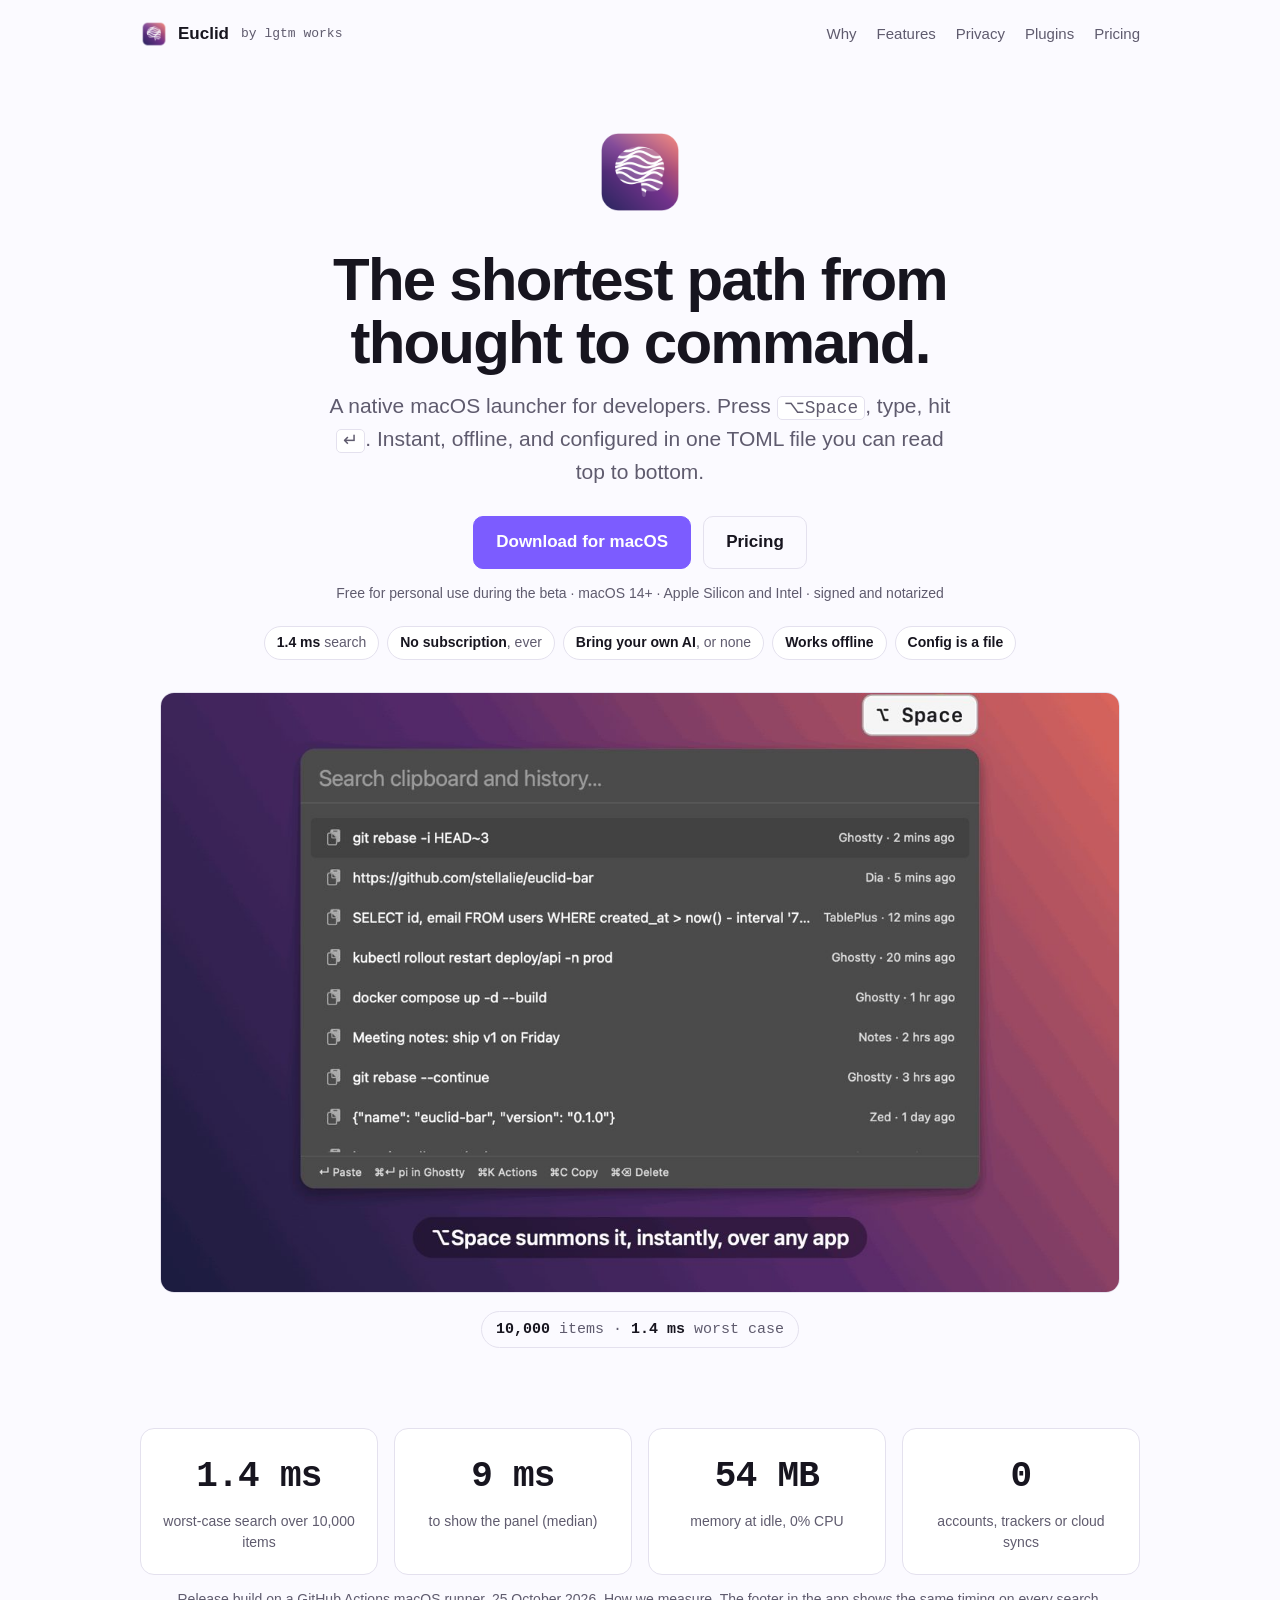
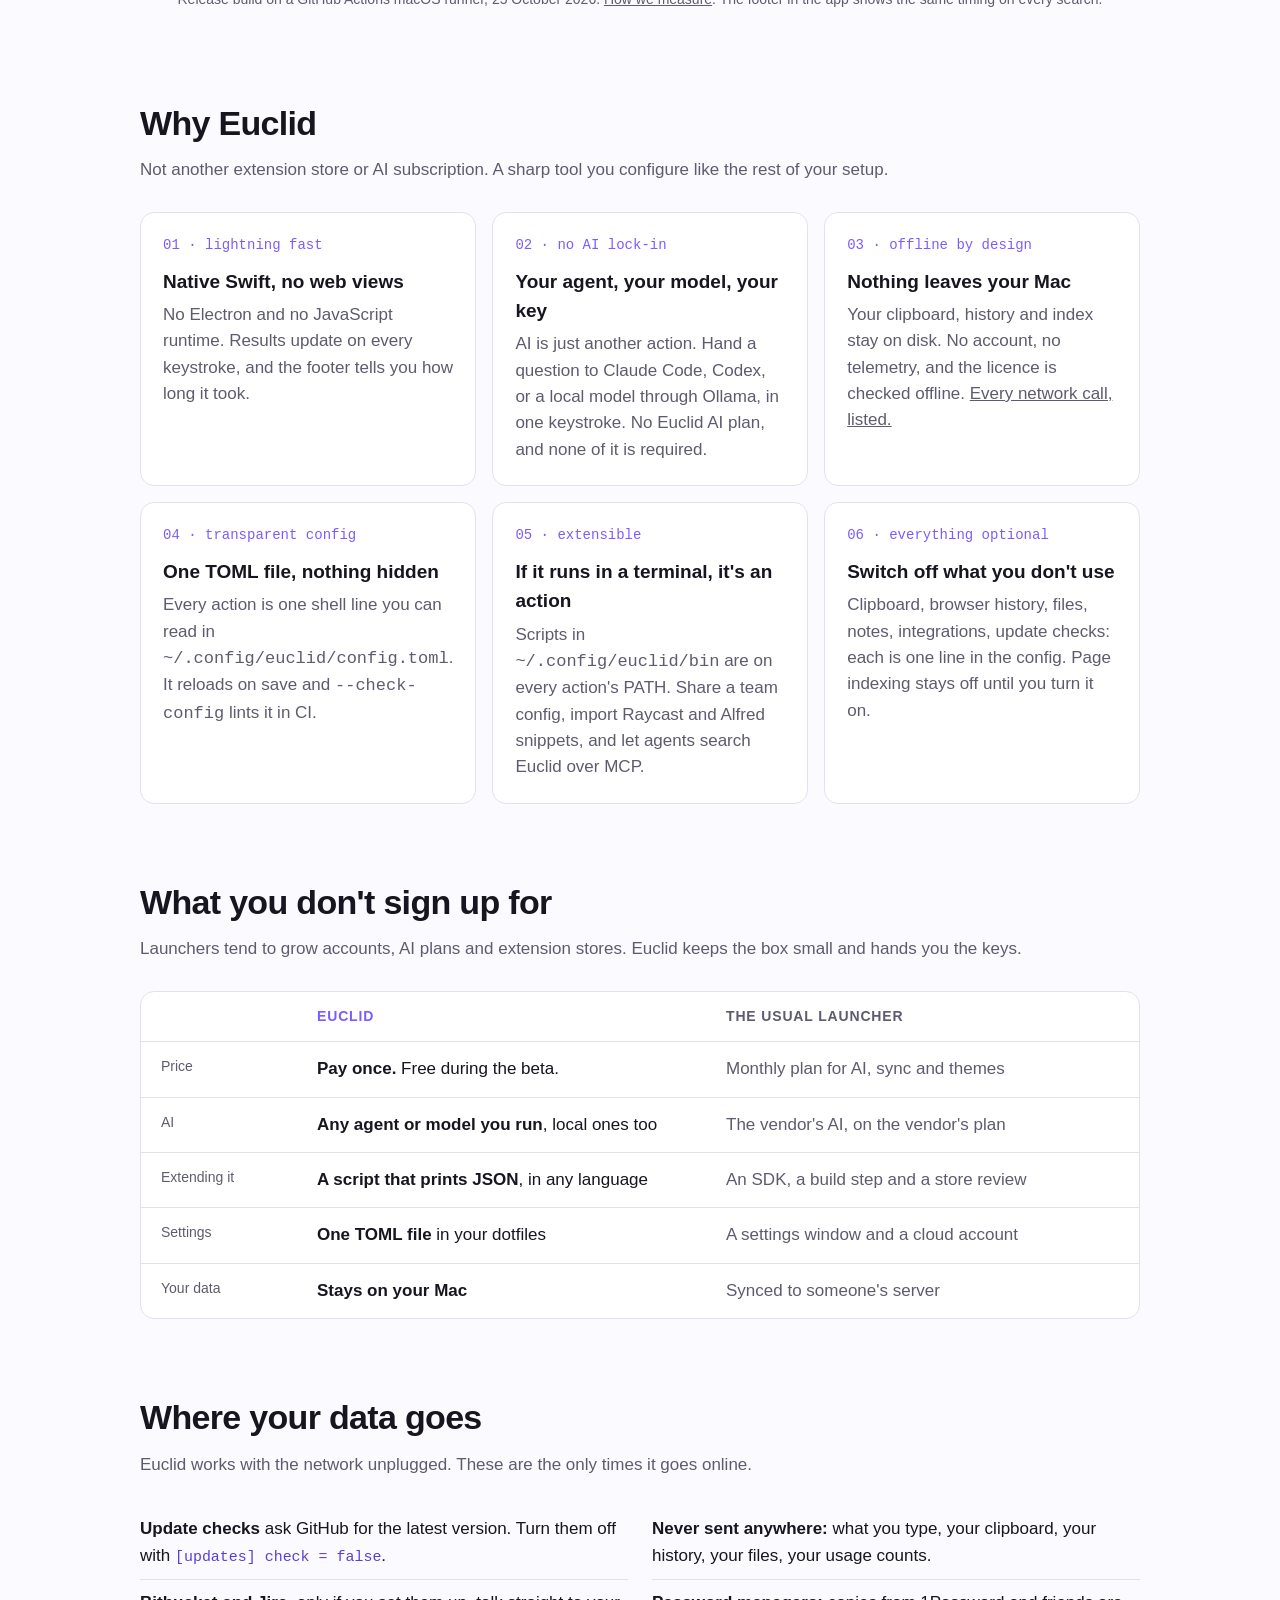
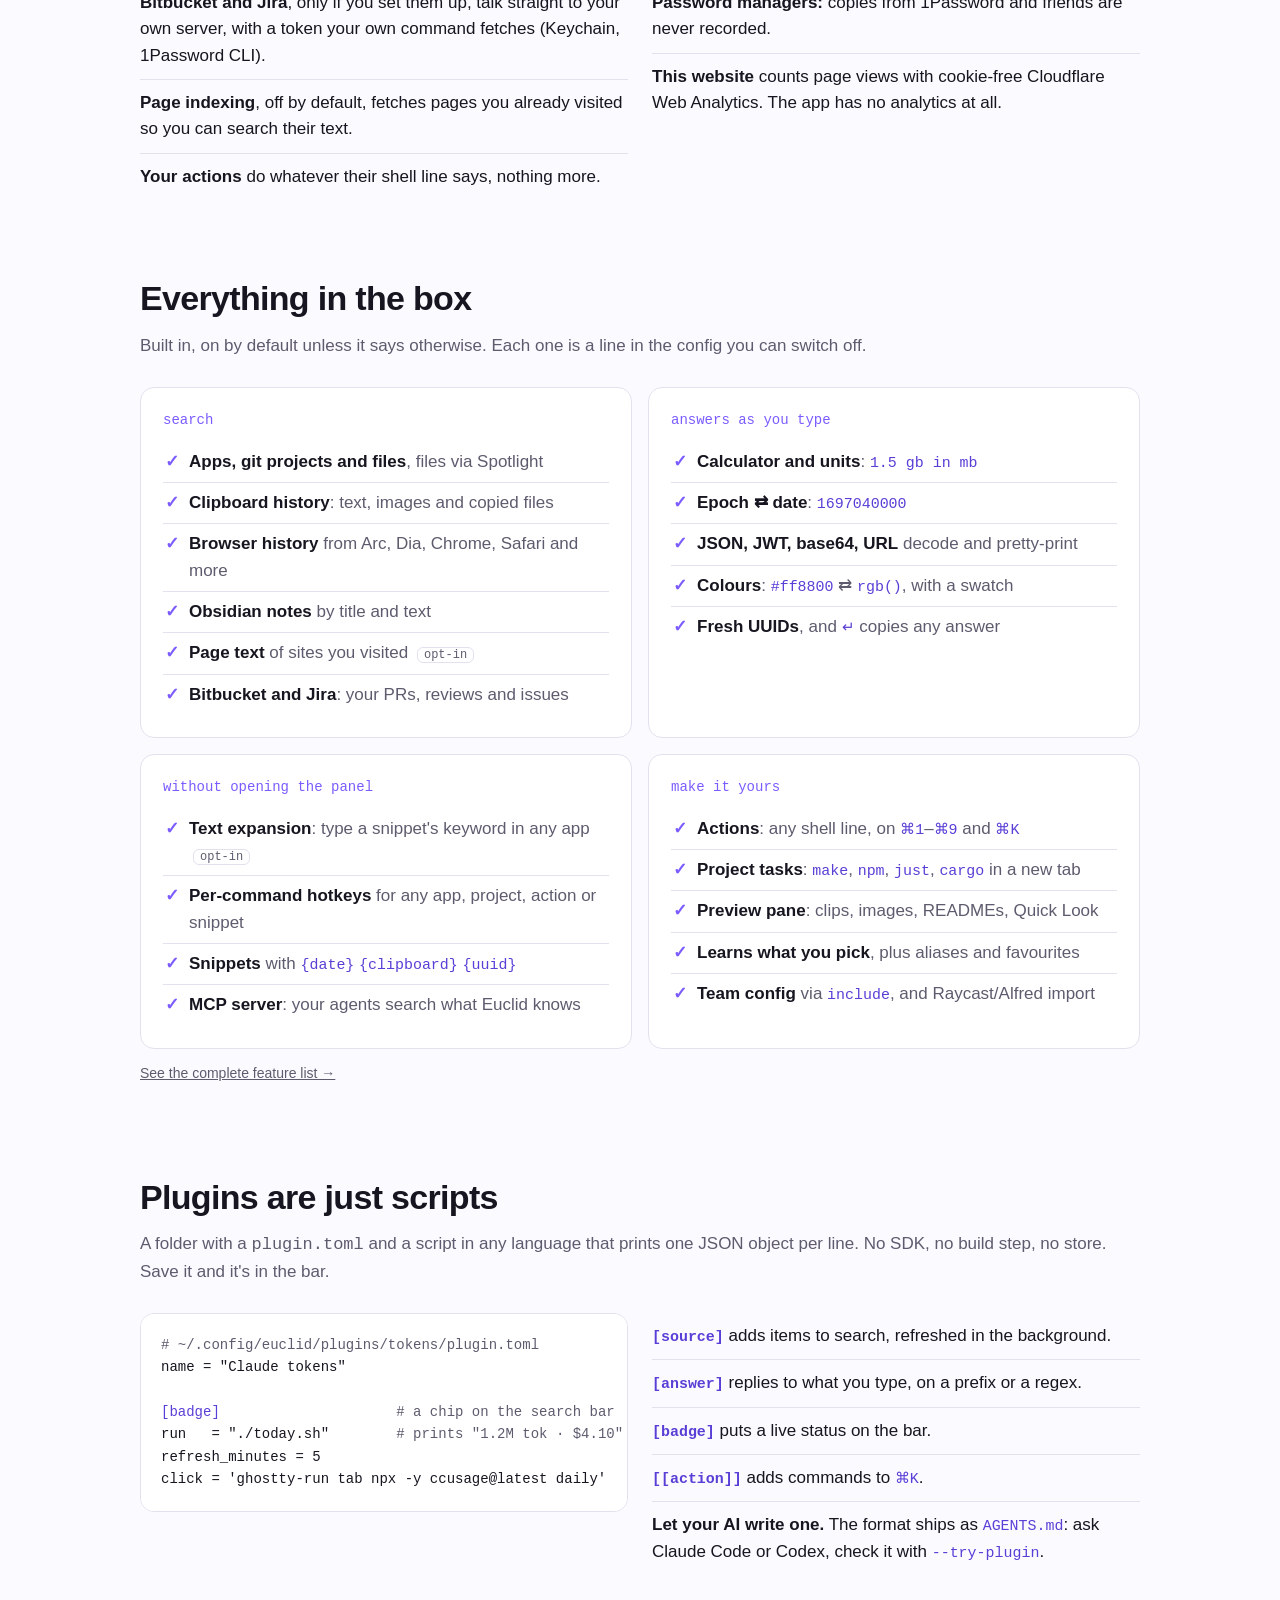
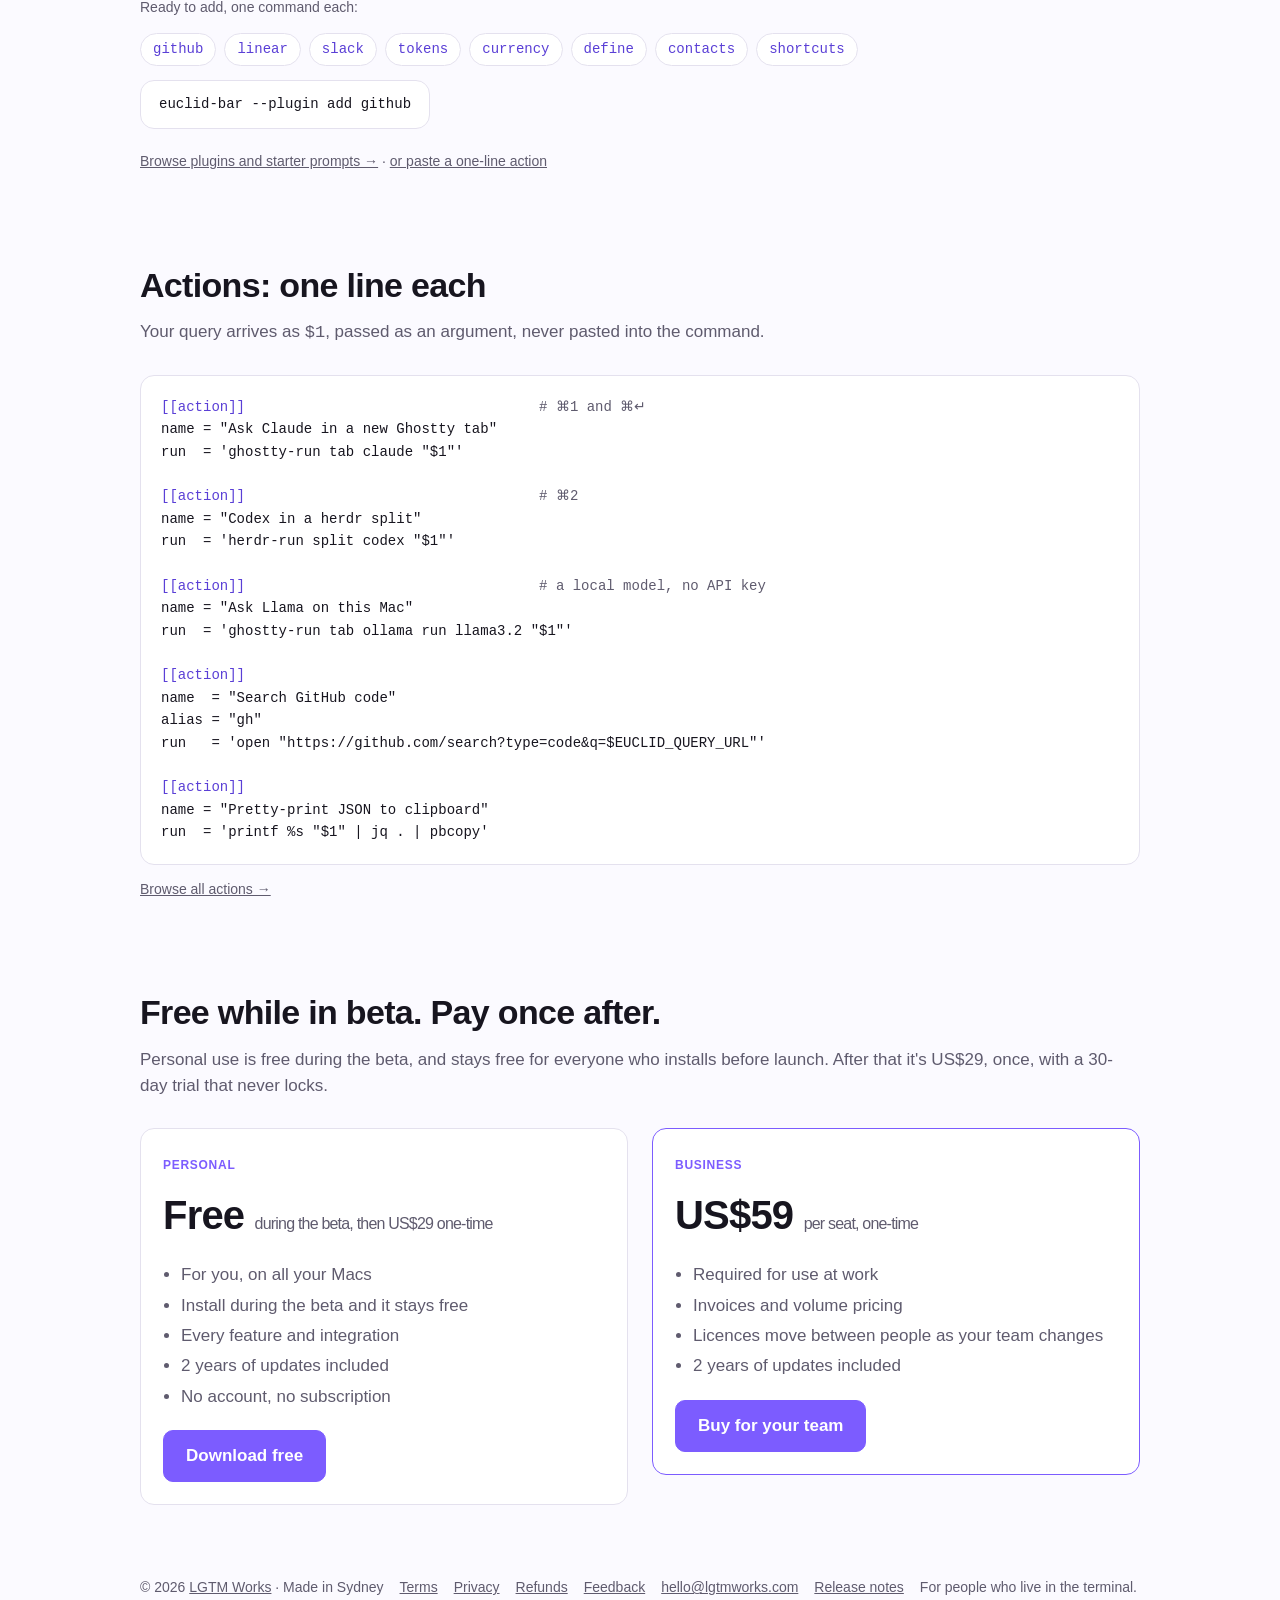
==== docs/index.html @ 9803a2f0 "One Plugins page with Plugins and Actions tabs; how each plugin is written; /recipes/ redirects Co-A" ====
<!doctype html>
<html lang="en">
<head>
<meta charset="utf-8">
<meta name="viewport" content="width=device-width, initial-scale=1">
<title>Euclid: the shortest path from thought to command</title>
<meta name="description" content="A native macOS launcher for developers. Every action is a shell command in a TOML file. Searches 10,000 items in 1.4 ms, offline, with no AI lock-in. Private and local. Free for personal use during the beta.">
<meta property="og:title" content="Euclid: the shortest path from thought to command">
<meta property="og:description" content="A native macOS launcher where every action is a shell command. 10,000 items searched in 1.4 ms, offline, free during the beta.">
<meta property="og:image" content="https://euclid.lgtmworks.com/poster.jpg">
<meta property="og:url" content="https://euclid.lgtmworks.com/">
<link rel="canonical" href="https://euclid.lgtmworks.com/">
<link rel="icon" href="icon.png">
<link rel="stylesheet" href="style.css">
</head>
<body>
<div class="wrap">

  <nav>
    <img src="icon.png" alt="">
    <span>Euclid</span>
    <a class="maker" href="https://lgtmworks.com/">by lgtm works</a>
    <div class="links">
      <a href="#why">Why</a>
      <a href="#features">Features</a>
      <a href="#offline">Privacy</a>
      <a href="plugins/">Plugins</a>
      <a href="#pricing">Pricing</a>
    </div>
  </nav>

  <header class="hero">
    <img class="icon" src="icon.png" alt="Euclid app icon">
    <h1>The shortest path from <br>thought to command.</h1>
    <p class="lead">A native macOS launcher for developers. Press <kbd>⌥Space</kbd>, type, hit <kbd>↵</kbd>.
      Instant, offline, and configured in one TOML file you can read top to bottom.</p>
    <div class="cta">
      <a class="btn primary" href="https://github.com/stellalie/euclid-bar-releases/releases/tag/dev">Download for macOS</a>
      <a class="btn" href="#pricing">Pricing</a>
    </div>
    <p class="fine">Free for personal use during the beta · macOS 14+ · Apple Silicon and Intel · signed and notarized</p>
    <ul class="promises">
      <li><b>1.4 ms</b> search</li>
      <li><b>No subscription</b>, ever</li>
      <li><b>Bring your own AI</b>, or none</li>
      <li><b>Works offline</b></li>
      <li><b>Config is a file</b></li>
    </ul>

    <div class="demo">
      <video src="demo.mp4" poster="poster.jpg" autoplay muted loop playsinline
             aria-label="Euclid searching apps, clipboard and history, then sending a question to an AI agent"></video>
    </div>
    <div class="speed"><b>10,000</b> items · <b>1.4 ms</b> worst case</div>
  </header>

  <section id="numbers">
    <div class="stats">
      <div><b>1.4 ms</b><span>worst-case search over 10,000 items</span></div>
      <div><b>9 ms</b><span>to show the panel (median)</span></div>
      <div><b>54 MB</b><span>memory at idle, 0% CPU</span></div>
      <div><b>0</b><span>accounts, trackers or cloud syncs</span></div>
    </div>
    <p class="fine">Release build on a GitHub Actions macOS runner, 25 October 2026.
      <a href="https://github.com/stellalie/euclid-bar-releases/blob/main/PERF.md">How we measure</a>.
      The footer in the app shows the same timing on every search.</p>
  </section>

  <section id="why">
    <h2>Why Euclid</h2>
    <p class="sub">Not another extension store or AI subscription. A sharp tool you configure like the rest of your setup.</p>
    <div class="grid">
      <div class="card">
        <div class="num">01 · lightning fast</div>
        <h3>Native Swift, no web views</h3>
        <p>No Electron and no JavaScript runtime. Results update on every keystroke, and the footer
          tells you how long it took.</p>
      </div>
      <div class="card">
        <div class="num">02 · no AI lock-in</div>
        <h3>Your agent, your model, your key</h3>
        <p>AI is just another action. Hand a question to Claude Code, Codex, or a local model through
          Ollama, in one keystroke. No Euclid AI plan, and none of it is required.</p>
      </div>
      <div class="card">
        <div class="num">03 · offline by design</div>
        <h3>Nothing leaves your Mac</h3>
        <p>Your clipboard, history and index stay on disk. No account, no telemetry, and the licence
          is checked offline. <a href="#offline">Every network call, listed.</a></p>
      </div>
      <div class="card">
        <div class="num">04 · transparent config</div>
        <h3>One TOML file, nothing hidden</h3>
        <p>Every action is one shell line you can read in <code>~/.config/euclid/config.toml</code>.
          It reloads on save and <code>--check-config</code> lints it in CI.</p>
      </div>
      <div class="card">
        <div class="num">05 · extensible</div>
        <h3>If it runs in a terminal, it's an action</h3>
        <p>Scripts in <code>~/.config/euclid/bin</code> are on every action's PATH. Share a team config,
          import Raycast and Alfred snippets, and let agents search Euclid over MCP.</p>
      </div>
      <div class="card">
        <div class="num">06 · everything optional</div>
        <h3>Switch off what you don't use</h3>
        <p>Clipboard, browser history, files, notes, integrations, update checks: each is one line
          in the config. Page indexing stays off until you turn it on.</p>
      </div>
    </div>
  </section>


  <section id="different">
    <h2>What you don't sign up for</h2>
    <p class="sub">Launchers tend to grow accounts, AI plans and extension stores. Euclid keeps the box small and hands you the keys.</p>
    <div class="compare">
      <div class="row head"><span></span><span>Euclid</span><span>The usual launcher</span></div>
      <div class="row"><span>Price</span><span><b>Pay once.</b> Free during the beta.</span><span>Monthly plan for AI, sync and themes</span></div>
      <div class="row"><span>AI</span><span><b>Any agent or model you run</b>, local ones too</span><span>The vendor's AI, on the vendor's plan</span></div>
      <div class="row"><span>Extending it</span><span><b>A script that prints JSON</b>, in any language</span><span>An SDK, a build step and a store review</span></div>
      <div class="row"><span>Settings</span><span><b>One TOML file</b> in your dotfiles</span><span>A settings window and a cloud account</span></div>
      <div class="row"><span>Your data</span><span><b>Stays on your Mac</b></span><span>Synced to someone's server</span></div>
    </div>
  </section>

  <section id="offline">
    <h2>Where your data goes</h2>
    <p class="sub">Euclid works with the network unplugged. These are the only times it goes online.</p>
    <div class="two">
      <ul class="plain">
        <li><b>Update checks</b> ask GitHub for the latest version. Turn them off with <code>[updates] check = false</code>.</li>
        <li><b>Bitbucket and Jira</b>, only if you set them up, talk straight to your own server, with a token your own command fetches (Keychain, 1Password CLI).</li>
        <li><b>Page indexing</b>, off by default, fetches pages you already visited so you can search their text.</li>
        <li><b>Your actions</b> do whatever their shell line says, nothing more.</li>
      </ul>
      <ul class="plain">
        <li><b>Never sent anywhere:</b> what you type, your clipboard, your history, your files, your usage counts.</li>
        <li><b>Password managers:</b> copies from 1Password and friends are never recorded.</li>
        <li><b>This website</b> counts page views with cookie-free Cloudflare Web Analytics. The app has no analytics at all.</li>
      </ul>
    </div>
  </section>

  <section id="features">
    <h2>Everything in the box</h2>
    <p class="sub">Built in, on by default unless it says otherwise. Each one is a line in the config you can switch off.</p>
    <div class="features">
      <div class="fgroup">
        <h3>Search</h3>
        <ul>
          <li><b>Apps, git projects and files</b>, files via Spotlight</li>
          <li><b>Clipboard history</b>: text, images and copied files</li>
          <li><b>Browser history</b> from Arc, Dia, Chrome, Safari and more</li>
          <li><b>Obsidian notes</b> by title and text</li>
          <li><b>Page text</b> of sites you visited <em>opt-in</em></li>
          <li><b>Bitbucket and Jira</b>: your PRs, reviews and issues</li>
        </ul>
      </div>
      <div class="fgroup">
        <h3>Answers as you type</h3>
        <ul>
          <li><b>Calculator and units</b>: <code>1.5 gb in mb</code></li>
          <li><b>Epoch ⇄ date</b>: <code>1697040000</code></li>
          <li><b>JSON, JWT, base64, URL</b> decode and pretty-print</li>
          <li><b>Colours</b>: <code>#ff8800</code> ⇄ <code>rgb()</code>, with a swatch</li>
          <li><b>Fresh UUIDs</b>, and <code>↵</code> copies any answer</li>
        </ul>
      </div>
      <div class="fgroup">
        <h3>Without opening the panel</h3>
        <ul>
          <li><b>Text expansion</b>: type a snippet's keyword in any app <em>opt-in</em></li>
          <li><b>Per-command hotkeys</b> for any app, project, action or snippet</li>
          <li><b>Snippets</b> with <code>{date}</code> <code>{clipboard}</code> <code>{uuid}</code></li>
          <li><b>MCP server</b>: your agents search what Euclid knows</li>
        </ul>
      </div>
      <div class="fgroup">
        <h3>Make it yours</h3>
        <ul>
          <li><b>Actions</b>: any shell line, on <code>⌘1</code>–<code>⌘9</code> and <code>⌘K</code></li>
          <li><b>Project tasks</b>: <code>make</code>, <code>npm</code>, <code>just</code>, <code>cargo</code> in a new tab</li>
          <li><b>Preview pane</b>: clips, images, READMEs, Quick Look</li>
          <li><b>Learns what you pick</b>, plus aliases and favourites</li>
          <li><b>Team config</b> via <code>include</code>, and Raycast/Alfred import</li>
        </ul>
      </div>
    </div>
    <p class="fine"><a href="features/">See the complete feature list →</a></p>
  </section>

  <section id="plugins">
    <h2>Plugins are just scripts</h2>
    <p class="sub">A folder with a <code>plugin.toml</code> and a script in any language that prints one JSON object per line.
      No SDK, no build step, no store. Save it and it's in the bar.</p>
    <div class="two">
      <pre><span class="c"># ~/.config/euclid/plugins/tokens/plugin.toml</span>
name = "Claude tokens"

<span class="k">[badge]</span>                     <span class="c"># a chip on the search bar</span>
run   = "./today.sh"        <span class="c"># prints "1.2M tok · $4.10"</span>
refresh_minutes = 5
click = 'ghostty-run tab npx -y ccusage@latest daily'</pre>
      <ul class="plain">
        <li><b><code>[source]</code></b> adds items to search, refreshed in the background.</li>
        <li><b><code>[answer]</code></b> replies to what you type, on a prefix or a regex.</li>
        <li><b><code>[badge]</code></b> puts a live status on the bar.</li>
        <li><b><code>[[action]]</code></b> adds commands to <code>⌘K</code>.</li>
        <li><b>Let your AI write one.</b> The format ships as <code>AGENTS.md</code>: ask Claude Code or Codex, check it with <code>--try-plugin</code>.</li>
      </ul>
    </div>
    <p class="fine" style="margin-top:22px">Ready to add, one command each:</p>
    <div class="chips">
      <code>github</code><code>linear</code><code>slack</code><code>tokens</code><code>currency</code><code>define</code><code>contacts</code><code>shortcuts</code>
    </div>
    <pre class="oneline">euclid-bar --plugin add github</pre>
    <p class="fine"><a href="plugins/">Browse plugins and starter prompts →</a> · <a href="plugins/#actions">or paste a one-line action</a></p>
  </section>

  <section id="recipes">
    <h2>Actions: one line each</h2>
    <p class="sub">Your query arrives as <code>$1</code>, passed as an argument, never pasted into the command.</p>
    <pre><span class="k">[[action]]</span>                                   <span class="c"># ⌘1 and ⌘↵</span>
name = "Ask Claude in a new Ghostty tab"
run  = 'ghostty-run tab claude "$1"'

<span class="k">[[action]]</span>                                   <span class="c"># ⌘2</span>
name = "Codex in a herdr split"
run  = 'herdr-run split codex "$1"'

<span class="k">[[action]]</span>                                   <span class="c"># a local model, no API key</span>
name = "Ask Llama on this Mac"
run  = 'ghostty-run tab ollama run llama3.2 "$1"'

<span class="k">[[action]]</span>
name  = "Search GitHub code"
alias = "gh"
run   = 'open "https://github.com/search?type=code&amp;q=$EUCLID_QUERY_URL"'

<span class="k">[[action]]</span>
name = "Pretty-print JSON to clipboard"
run  = 'printf %s "$1" | jq . | pbcopy'</pre>
    <p class="fine"><a href="plugins/#actions">Browse all actions →</a></p>
  </section>

  <section id="pricing">
    <h2>Free while in beta. Pay once after.</h2>
    <p class="sub">Personal use is free during the beta, and stays free for everyone who installs before launch. After that it's US$29, once, with a 30-day trial that never locks.</p>
    <div class="two">
      <div class="card">
        <span class="tag">Personal</span>
        <div class="price">Free <small>during the beta, then US$29 one-time</small></div>
        <ul>
          <li>For you, on all your Macs</li>
          <li>Install during the beta and it stays free</li>
          <li>Every feature and integration</li>
          <li>2 years of updates included</li>
          <li>No account, no subscription</li>
        </ul>
        <div class="cta" style="justify-content:flex-start">
          <a class="btn primary" href="https://github.com/stellalie/euclid-bar-releases/releases/tag/dev">Download free</a>
        </div>
      </div>
      <div class="card pro">
        <span class="tag">Business</span>
        <div class="price">US$59 <small>per seat, one-time</small></div>
        <ul>
          <li>Required for use at work</li>
          <li>Invoices and volume pricing</li>
          <li>Licences move between people as your team changes</li>
          <li>2 years of updates included</li>
        </ul>
        <a class="btn primary" href="#buy" data-price="business">Buy for your team</a>
      </div>
    </div>
  </section>

  <footer>
    <span>© 2026 <a href="https://lgtmworks.com/">LGTM Works</a> · Made in Sydney</span>
    <a href="terms/">Terms</a>
    <a href="privacy/">Privacy</a>
    <a href="refunds/">Refunds</a>
    <a href="feedback/">Feedback</a>
    <a href="mailto:hello@lgtmworks.com">hello@lgtmworks.com</a>
    <a href="https://github.com/stellalie/euclid-bar-releases/releases">Release notes</a>
    <span>For people who live in the terminal.</span>
  </footer>

</div>
<script src="https://cdn.paddle.com/paddle/v2/paddle.js"></script>
<script>
  // Paddle Billing checkout. The client-side token is public by design.
  const PADDLE_TOKEN = "live_b1f5a0628a20120e4504ea40e52";
  const PRICES = {
    personal: { priceId: "pri_01m5q75xfm3ptqwwj80e6spnb9", quantity: 1 },
    business: { priceId: "pri_01m5q73hw0zjq6vn24z020nwmd", quantity: 1 },
  };
  if (PADDLE_TOKEN && window.Paddle) Paddle.Initialize({ token: PADDLE_TOKEN });
  for (const b of document.querySelectorAll("[data-price]")) {
    b.addEventListener("click", (e) => {
      e.preventDefault();
      if (!PADDLE_TOKEN || !window.Paddle) { location.href = "mailto:hello@lgtmworks.com?subject=Buying%20Euclid"; return; }
      Paddle.Checkout.open({ items: [PRICES[b.dataset.price]] });
    });
  }
</script>
<!-- Cloudflare Web Analytics: cookie-free page views -->
<script defer src="https://static.cloudflareinsights.com/beacon.min.js" data-cf-beacon='{"token": "153c6065866e4bef9595b3c0df2fc248"}'></script>
</body>
</html>
---- docs/style.css ----
:root {
  --bg: #0e0d13;
  --surface: #17151f;
  --line: #2a2735;
  --text: #ecebf2;
  --muted: #9a97a8;
  --accent: #7c5cff;
  --accent-text: #ffffff;
  --code: #c9b8ff;
  --mono: ui-monospace, "SF Mono", Menlo, monospace;
}
@media (prefers-color-scheme: light) {
  :root {
    --bg: #fbfaff;
    --surface: #ffffff;
    --line: #e4e1ee;
    --text: #17151f;
    --muted: #5f5b6e;
    --code: #5a3fd6;
  }
}
* { box-sizing: border-box; }
body {
  margin: 0;
  background: var(--bg);
  color: var(--text);
  font: 17px/1.55 -apple-system, BlinkMacSystemFont, "Inter", "Segoe UI", sans-serif;
  -webkit-font-smoothing: antialiased;
}
a { color: inherit; }
.wrap { max-width: 1040px; margin: 0 auto; padding: 0 20px; }
.mono, code, kbd { font-family: var(--mono); }
kbd {
  font-size: .85em;
  padding: 1px 6px;
  border: 1px solid var(--line);
  border-radius: 5px;
  background: var(--surface);
}

nav { display: flex; align-items: center; gap: 10px; padding: 20px 0; font-weight: 600; }
nav img { width: 28px; height: 28px; }
nav .maker { font-family: var(--mono); font-size: 13px; font-weight: 500; color: var(--muted); text-decoration: none; margin-left: 2px; }
nav .maker:hover { color: var(--text); }
nav .links { margin-left: auto; display: flex; gap: 20px; font-weight: 500; font-size: 15px; }
nav .links a { text-decoration: none; color: var(--muted); }
nav .links a:hover { color: var(--text); }

.hero { text-align: center; padding: 56px 0 32px; }
.hero img.icon { width: 96px; height: 96px; }
h1 { font-size: clamp(36px, 6vw, 60px); line-height: 1.05; letter-spacing: -.03em; margin: 20px 0 16px; }
.lead { font-size: clamp(18px, 2.2vw, 21px); color: var(--muted); max-width: 640px; margin: 0 auto 28px; }
.cta { display: flex; gap: 12px; justify-content: center; flex-wrap: wrap; }
.btn {
  display: inline-block; padding: 12px 22px; border-radius: 10px;
  font-weight: 600; text-decoration: none; border: 1px solid var(--line);
}
.btn.primary { background: var(--accent); color: var(--accent-text); border-color: var(--accent); }
.btn:hover { filter: brightness(1.08); }
.fine { font-size: 14px; color: var(--muted); margin-top: 14px; }

.demo { margin: 32px auto 0; max-width: 960px; }
.demo video { width: 100%; height: auto; display: block; border-radius: 14px; border: 1px solid var(--line); }
.speed {
  margin: 18px auto 0; width: fit-content; font-family: var(--mono); font-size: 15px;
  color: var(--muted); padding: 6px 14px; border: 1px solid var(--line); border-radius: 999px;
}
.speed b { color: var(--text); font-weight: 600; }

section { padding: 72px 0 0; }
#numbers { padding-top: 48px; text-align: center; }
.stats { display: grid; grid-template-columns: repeat(4, 1fr); gap: 16px; }
.stats div { background: var(--surface); border: 1px solid var(--line); border-radius: 14px; padding: 20px 16px; }
.stats b { display: block; font-family: var(--mono); font-size: clamp(26px, 3.4vw, 36px); letter-spacing: -.02em; color: var(--text); }
.stats span { display: block; margin-top: 6px; color: var(--muted); font-size: 14px; }
h2 { font-size: clamp(26px, 3.5vw, 34px); letter-spacing: -.02em; margin: 0 0 8px; }
.sub { color: var(--muted); margin: 0 0 28px; }

.grid { display: grid; grid-template-columns: repeat(3, 1fr); gap: 16px; }
.card { background: var(--surface); border: 1px solid var(--line); border-radius: 14px; padding: 22px; }
.card h3 { margin: 0 0 6px; font-size: 19px; }
.card p { margin: 0; color: var(--muted); }
.num { font-family: var(--mono); color: var(--accent); font-size: 14px; margin-bottom: 10px; }

pre {
  margin: 0; background: var(--surface); border: 1px solid var(--line); border-radius: 14px;
  padding: 20px; overflow-x: auto; font-size: 14px; line-height: 1.6;
}
pre .c { color: var(--muted); }
pre .k { color: var(--code); }
.two { display: grid; grid-template-columns: 1fr 1fr; gap: 24px; align-items: start; }
ul.plain { margin: 0; padding: 0; list-style: none; }
ul.plain li { padding: 10px 0; border-bottom: 1px solid var(--line); }
ul.plain li:last-child { border-bottom: 0; }

.price { font-size: 40px; font-weight: 700; letter-spacing: -.02em; margin: 6px 0 2px; }
.price small { font-size: 16px; font-weight: 500; color: var(--muted); }
.card ul { margin: 16px 0 20px; padding-left: 18px; color: var(--muted); }
.card ul li { margin: 4px 0; }
.card.pro { border-color: var(--accent); }
.tag {
  display: inline-block; font-size: 12px; font-weight: 600; text-transform: uppercase; letter-spacing: .06em;
  color: var(--accent); margin-bottom: 4px;
}

footer { padding: 72px 0 40px; color: var(--muted); font-size: 14px; display: flex; gap: 16px; flex-wrap: wrap; }
footer a { color: var(--muted); }

@media (max-width: 760px) {
  .grid, .two { grid-template-columns: 1fr; }
  .stats { grid-template-columns: 1fr 1fr; }
  nav .links { display: none; }
  .hero { padding-top: 32px; }
  h1 br { display: none; }
  section { padding-top: 56px; }
}

/* Recipes gallery */
.filters { display: flex; flex-wrap: wrap; gap: 8px; margin: 0 0 24px; }
.filters button {
  font: inherit; font-size: 14px; padding: 6px 14px; border-radius: 999px; cursor: pointer;
  background: var(--surface); color: var(--muted); border: 1px solid var(--line);
}
.filters button[aria-pressed="true"] { background: var(--accent); color: var(--accent-text); border-color: var(--accent); }
.recipes { display: grid; grid-template-columns: repeat(2, 1fr); gap: 16px; }
.recipe { background: var(--surface); border: 1px solid var(--line); border-radius: 14px; padding: 18px; min-width: 0; }
.recipe header { display: flex; align-items: baseline; gap: 10px; margin-bottom: 4px; }
.recipe h3 { margin: 0; font-size: 17px; }
.recipe .cat { font-size: 12px; color: var(--accent); font-family: var(--mono); }
.recipe p { margin: 0 0 12px; color: var(--muted); font-size: 15px; }
.recipe pre { padding: 14px; font-size: 13px; position: relative; }
.recipe .copy, pre.prompt .copy {
  position: absolute; top: 8px; right: 8px; font: inherit; font-size: 12px; cursor: pointer;
  padding: 3px 10px; border-radius: 6px; border: 1px solid var(--line); background: var(--bg); color: var(--muted);
}
@media (max-width: 760px) { .recipes { grid-template-columns: 1fr; } }

/* Legal pages */
.legal { max-width: 720px; padding-top: 32px; }
.legal h3 { margin: 28px 0 8px; font-size: 19px; }
.legal p, .legal li { color: var(--text); }
.legal ul { padding-left: 20px; }
.legal li { margin: 6px 0; }
.legal a { color: var(--accent); }

/* Feedback form */
.feedback { display: grid; gap: 18px; }
.feedback fieldset { border: 0; padding: 0; margin: 0; display: flex; flex-wrap: wrap; gap: 8px 18px; }
.feedback legend { font-weight: 600; margin-bottom: 8px; }
.feedback label { display: grid; gap: 6px; font-weight: 600; }
.feedback fieldset label { display: flex; align-items: center; gap: 6px; font-weight: 400; }
.feedback input:not([type=radio]), .feedback textarea {
  font: inherit; font-weight: 400; color: var(--text); background: var(--surface);
  border: 1px solid var(--line); border-radius: 10px; padding: 10px 12px; width: 100%; box-sizing: border-box;
}
.feedback textarea { resize: vertical; }
.feedback input:focus, .feedback textarea:focus { outline: 2px solid var(--accent); outline-offset: 1px; }
.feedback .two-fields { display: grid; grid-template-columns: 1fr 1fr; gap: 16px; }
.feedback .actions { display: flex; flex-wrap: wrap; gap: 12px; }
.feedback button.btn { font: inherit; font-weight: 600; cursor: pointer; background: var(--surface); color: var(--text); }
.feedback button.btn.primary { background: var(--accent); color: var(--accent-text); }
.feedback .fine { margin: 0; }
@media (max-width: 760px) { .feedback .two-fields { grid-template-columns: 1fr; } }

/* Home: promises, comparison, features, plugins */
ul.promises { list-style: none; padding: 0; margin: 22px auto 0; display: flex; flex-wrap: wrap; gap: 8px; justify-content: center; }
ul.promises li { font-size: 14px; color: var(--muted); padding: 5px 12px; border: 1px solid var(--line); border-radius: 999px; background: var(--surface); }
ul.promises b { color: var(--text); font-weight: 600; }
.compare { border: 1px solid var(--line); border-radius: 14px; overflow: hidden; background: var(--surface); }
.compare .row { display: grid; grid-template-columns: 140px 1fr 1fr; gap: 16px; padding: 14px 20px; border-top: 1px solid var(--line); }
.compare .row:first-child { border-top: 0; }
.compare .row span:first-child { color: var(--muted); font-size: 14px; }
.compare .row span:last-child { color: var(--muted); }
.compare .head { font-weight: 600; font-size: 14px; text-transform: uppercase; letter-spacing: .06em; }
.compare .head span:nth-child(2) { color: var(--accent); }
.compare b { color: var(--text); }
.features { display: grid; grid-template-columns: repeat(2, 1fr); gap: 16px; }
.fgroup { background: var(--surface); border: 1px solid var(--line); border-radius: 14px; padding: 22px; }
.fgroup h3 { margin: 0 0 10px; font-size: 14px; font-family: var(--mono); color: var(--accent); font-weight: 500; text-transform: lowercase; }
.fgroup ul { list-style: none; margin: 0; padding: 0; }
.fgroup li { padding: 7px 0 7px 26px; position: relative; color: var(--muted); border-top: 1px solid var(--line); }
.fgroup li:first-child { border-top: 0; }
.fgroup li::before { content: "✓"; position: absolute; left: 2px; color: var(--accent); font-weight: 700; }
.fgroup li b { color: var(--text); font-weight: 600; }
.fgroup em { font-style: normal; font-size: 12px; font-family: var(--mono); color: var(--muted); border: 1px solid var(--line); border-radius: 6px; padding: 0 6px; margin-left: 4px; }
.fgroup code, ul.plain code { font-size: .88em; color: var(--code); }
.chips { display: flex; flex-wrap: wrap; gap: 8px; margin: 10px 0 14px; }
.chips code { font-size: 14px; padding: 5px 12px; border-radius: 999px; border: 1px solid var(--line); background: var(--surface); color: var(--code); }
pre.oneline { padding: 12px 18px; display: inline-block; }
@media (max-width: 760px) {
  .features { grid-template-columns: 1fr; }
  .compare .row { grid-template-columns: 1fr 1fr; gap: 6px 14px; padding: 14px 16px; }
  .compare .row span:first-child { grid-column: 1 / -1; }
  .compare .head span:first-child { display: none; }
}

/* Recipes: how-to steps and the submit dialog */
ol.steps { margin: -12px 0 10px; padding-left: 22px; color: var(--muted); }
ol.steps li { margin: 6px 0; }
ol.steps b { color: var(--text); }
.steps-note { margin: 0 0 24px; }
button.linkish { font: inherit; color: var(--accent); background: none; border: 0; padding: 0; cursor: pointer; text-decoration: underline; }
.share { text-align: center; }
dialog#submit {
  width: min(560px, calc(100vw - 32px)); padding: 24px; border-radius: 16px;
  border: 1px solid var(--line); background: var(--bg); color: var(--text);
}
dialog#submit::backdrop { background: rgb(0 0 0 / .55); }
dialog#submit h2 { margin: 0; }
dialog#submit textarea { font-family: var(--mono); font-size: 14px; }

/* Complete feature list */
.jump { display: flex; flex-wrap: wrap; gap: 8px; }
.jump a { font-size: 14px; padding: 5px 12px; border-radius: 999px; border: 1px solid var(--line); background: var(--surface); color: var(--muted); text-decoration: none; }
.jump a:hover { color: var(--text); }
.flist { padding-top: 48px; scroll-margin-top: 12px; }
.flist .sub { margin-bottom: 16px; }
.flist table { width: 100%; border-collapse: collapse; background: var(--surface); border: 1px solid var(--line); border-radius: 14px; overflow: hidden; }
.flist th, .flist td { text-align: left; vertical-align: top; padding: 12px 18px; border-top: 1px solid var(--line); }
.flist tr:first-child th, .flist tr:first-child td { border-top: 0; }
.flist th { width: 32%; font-weight: 600; }
.flist td { color: var(--muted); }
.flist code, .jump code { font-size: .88em; color: var(--code); }
.flist em, .sub em { font-style: normal; font-size: 12px; font-family: var(--mono); color: var(--muted); border: 1px solid var(--line); border-radius: 6px; padding: 0 6px; margin-left: 4px; font-weight: 500; white-space: nowrap; }
em.tag-plugin { color: var(--accent); border-color: var(--accent); }
@media (max-width: 760px) {
  .flist th, .flist td { display: block; width: auto; }
  .flist td { border-top: 0; padding-top: 0; }
}
/* Plugins page */
.jump { display: flex; flex-wrap: wrap; gap: 10px; margin-top: 22px; }
.jump a { font-size: 14px; padding: 6px 12px; border: 1px solid var(--line); border-radius: 999px; color: var(--text); text-decoration: none; }
.jump a:hover { border-color: var(--accent); }
.steps { display: grid; grid-template-columns: repeat(3, 1fr); gap: 16px; margin-bottom: 32px; }
h3.example { font-size: 19px; margin: 36px 0 10px; }
.muted-p { color: var(--muted); margin: 0 0 14px; }
.badge-demo { font-family: var(--mono); font-size: 13px; padding: 2px 8px; border-radius: 6px; background: var(--surface); border: 1px solid var(--line); color: var(--code); white-space: nowrap; }
.table { overflow-x: auto; border: 1px solid var(--line); border-radius: 14px; }
.table table { width: 100%; border-collapse: collapse; font-size: 15px; }
.table th, .table td { text-align: left; padding: 10px 14px; border-bottom: 1px solid var(--line); vertical-align: top; }
.table th { color: var(--muted); font-weight: 600; font-size: 13px; }
.table tr:last-child td { border-bottom: 0; }
@media (max-width: 760px) { .steps { grid-template-columns: 1fr; } }
pre.prompt { position: relative; padding-right: 76px; }

/* Plugins page: Plugins | Actions tabs */
.tabs { display: grid; grid-template-columns: 1fr 1fr; gap: 12px; }
.tabs [role=tab] {
  font: inherit; text-align: left; cursor: pointer; padding: 16px 18px; border-radius: 14px;
  background: var(--surface); color: var(--muted); border: 1px solid var(--line);
}
.tabs [role=tab] b { display: block; color: var(--text); font-size: 19px; margin-bottom: 4px; }
.tabs [role=tab] span { font-size: 15px; }
.tabs [role=tab][aria-selected=true] { border-color: var(--accent); box-shadow: 0 0 0 1px var(--accent) inset; }
.tabs [role=tab][aria-selected=true] b { color: var(--accent); }
.panel-top { padding-top: 28px; }
@media (max-width: 760px) { .tabs { grid-template-columns: 1fr; } }
.recipe .example { color: var(--text); font-size: 15px; }
.recipe .example code, .howitworks code { color: var(--code); font-size: .9em; }
.howitworks { margin-top: 12px; }
.howitworks summary { cursor: pointer; color: var(--accent); font-size: 14px; font-family: var(--mono); }
.howitworks p { margin: 10px 0 8px; font-size: 14px; }
.howitworks p.file { margin: 12px 0 4px; font-family: var(--mono); font-size: 12px; color: var(--muted); }
.howitworks pre { font-size: 12px; padding: 12px; max-height: 320px; overflow: auto; }
figure.shot { margin: 28px 0 0; }
figure.shot img { width: 100%; height: auto; display: block; border-radius: 14px; border: 1px solid var(--line); }
figure.shot figcaption { margin-top: 10px; font-size: 14px; color: var(--muted); }
figure.shot code { color: var(--code); font-size: .9em; }
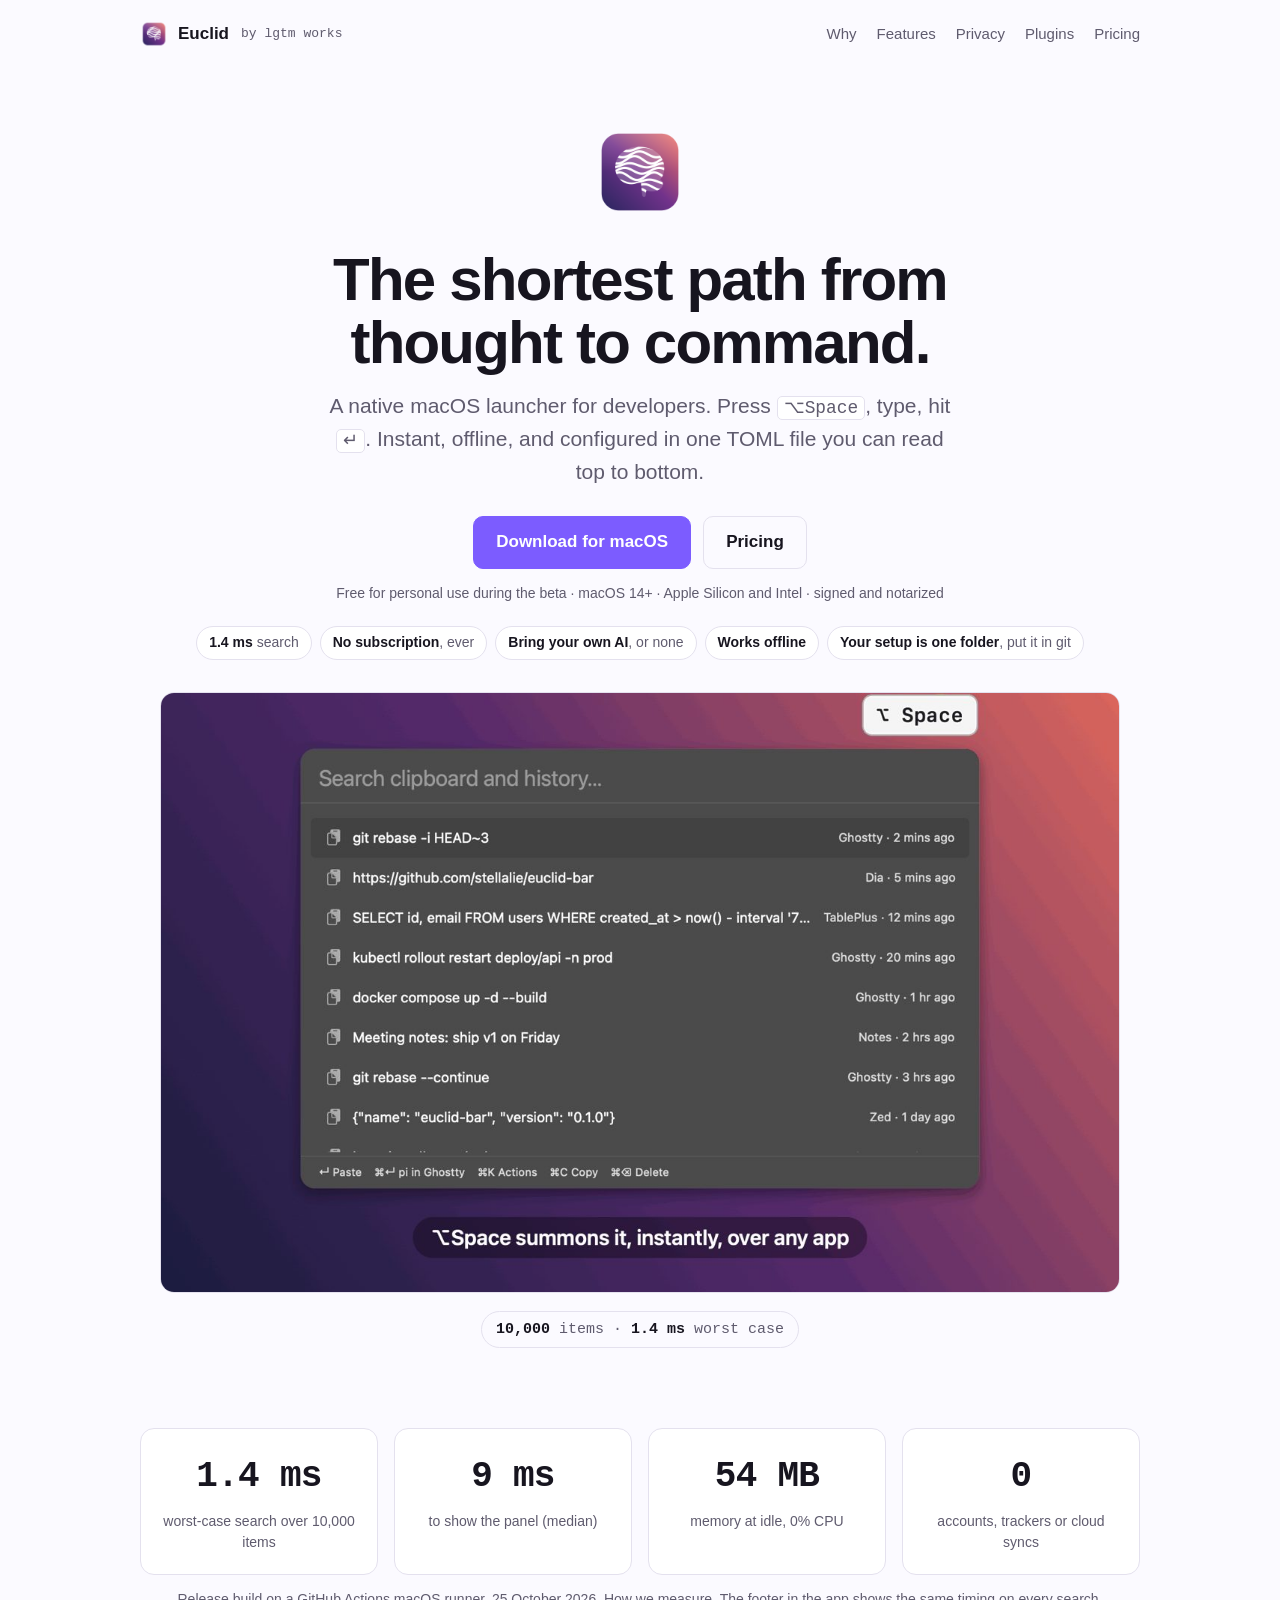
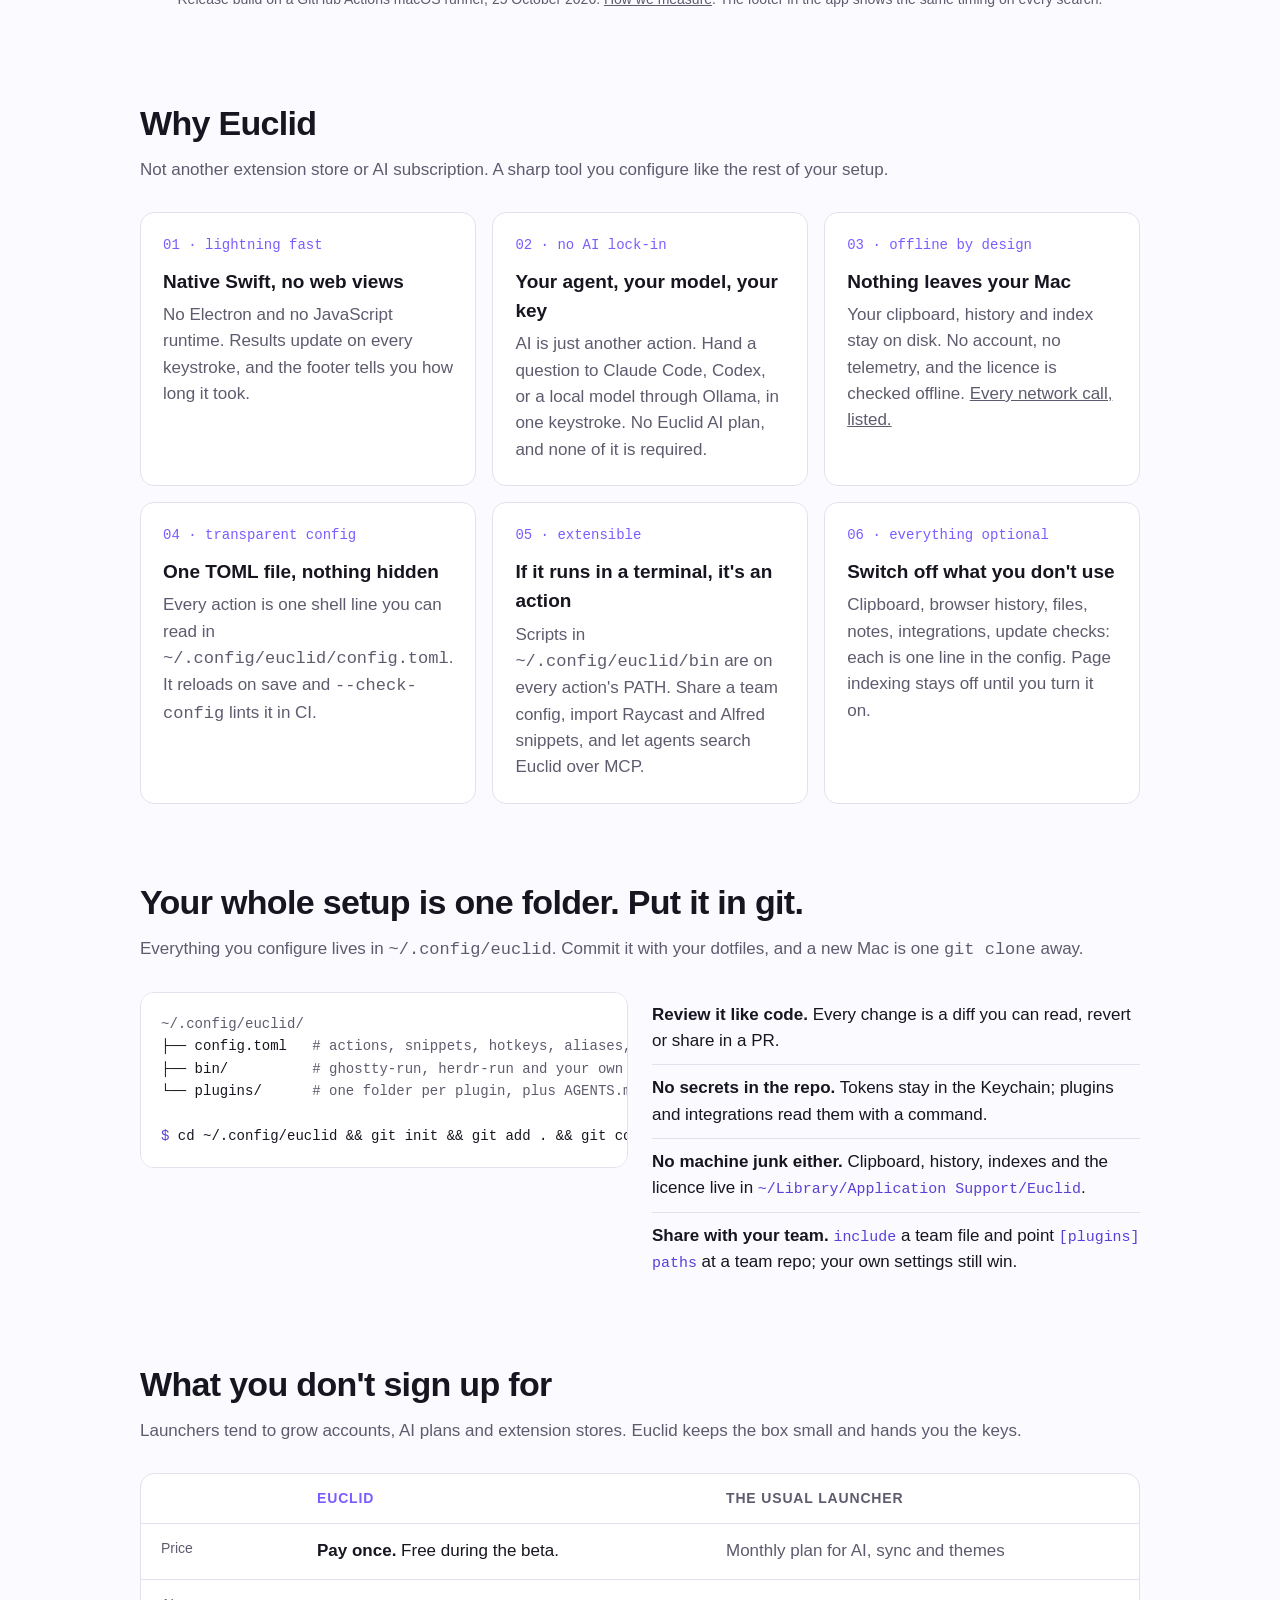
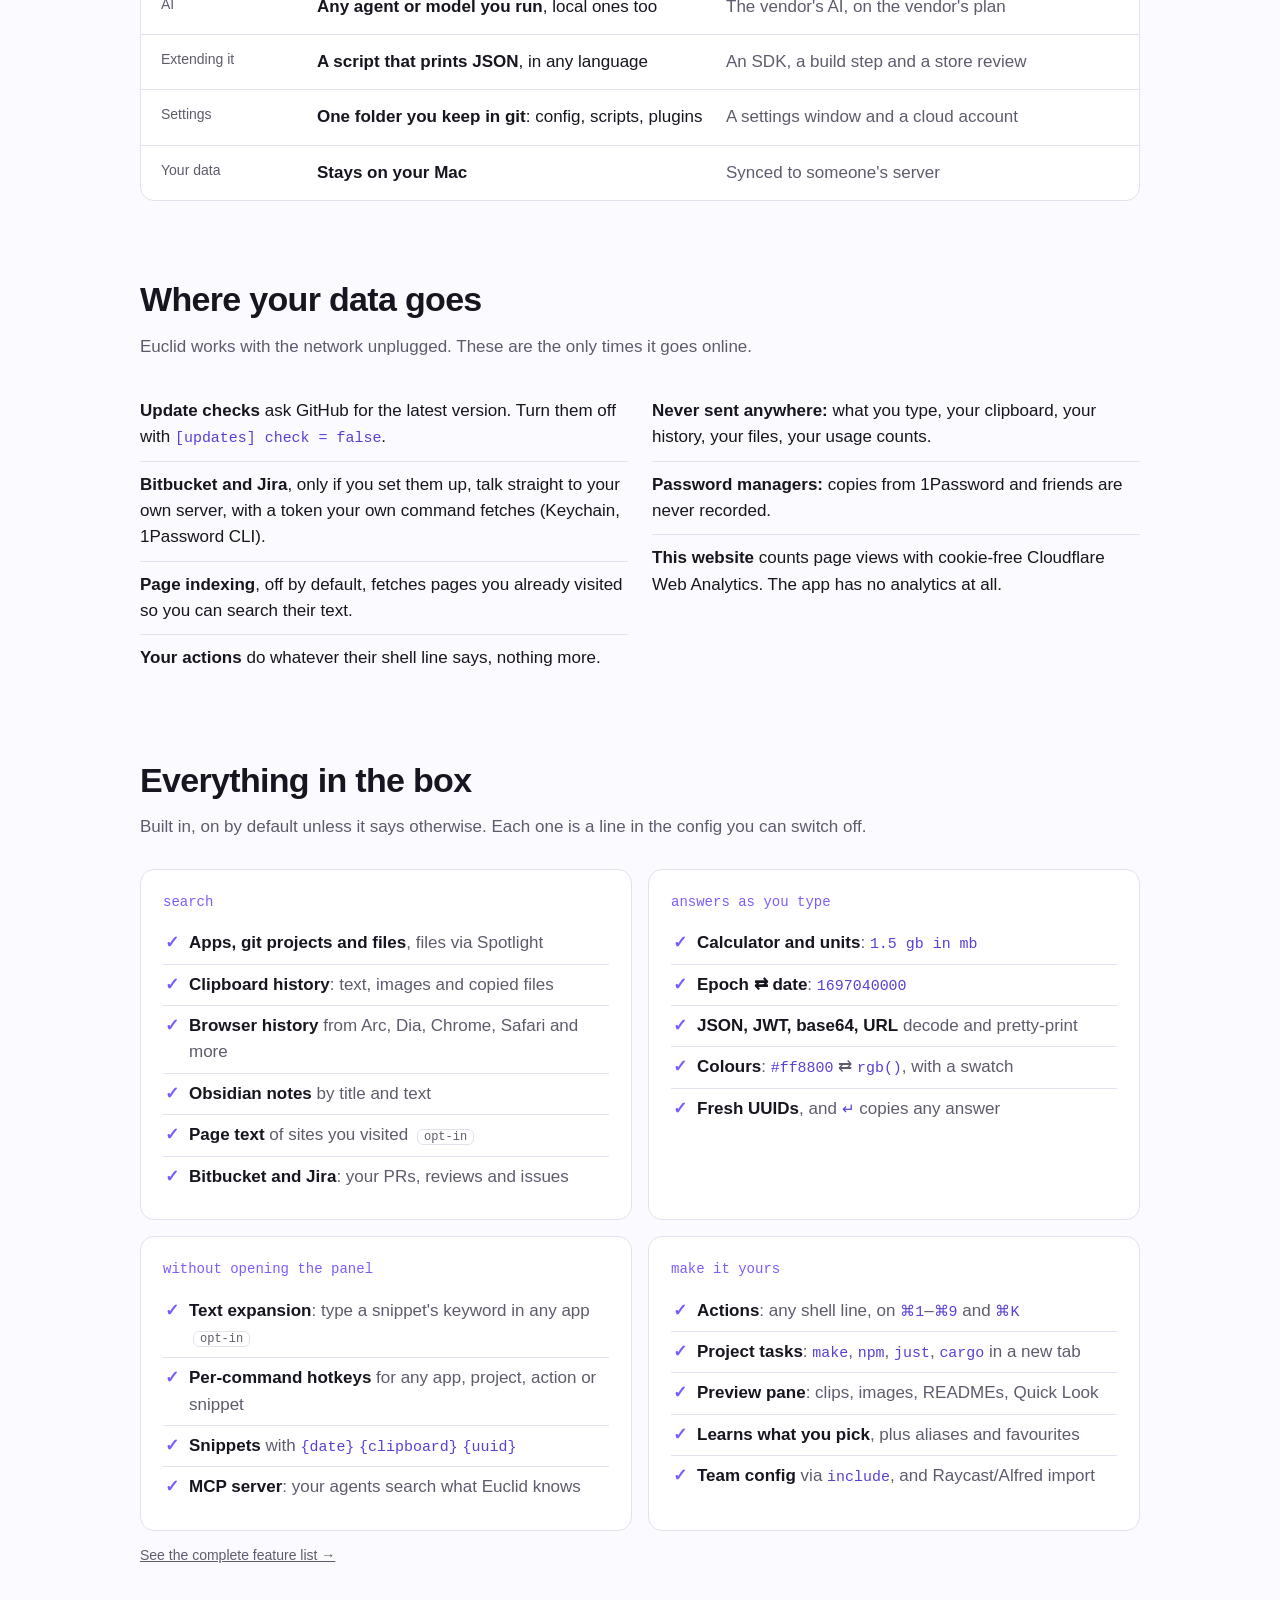
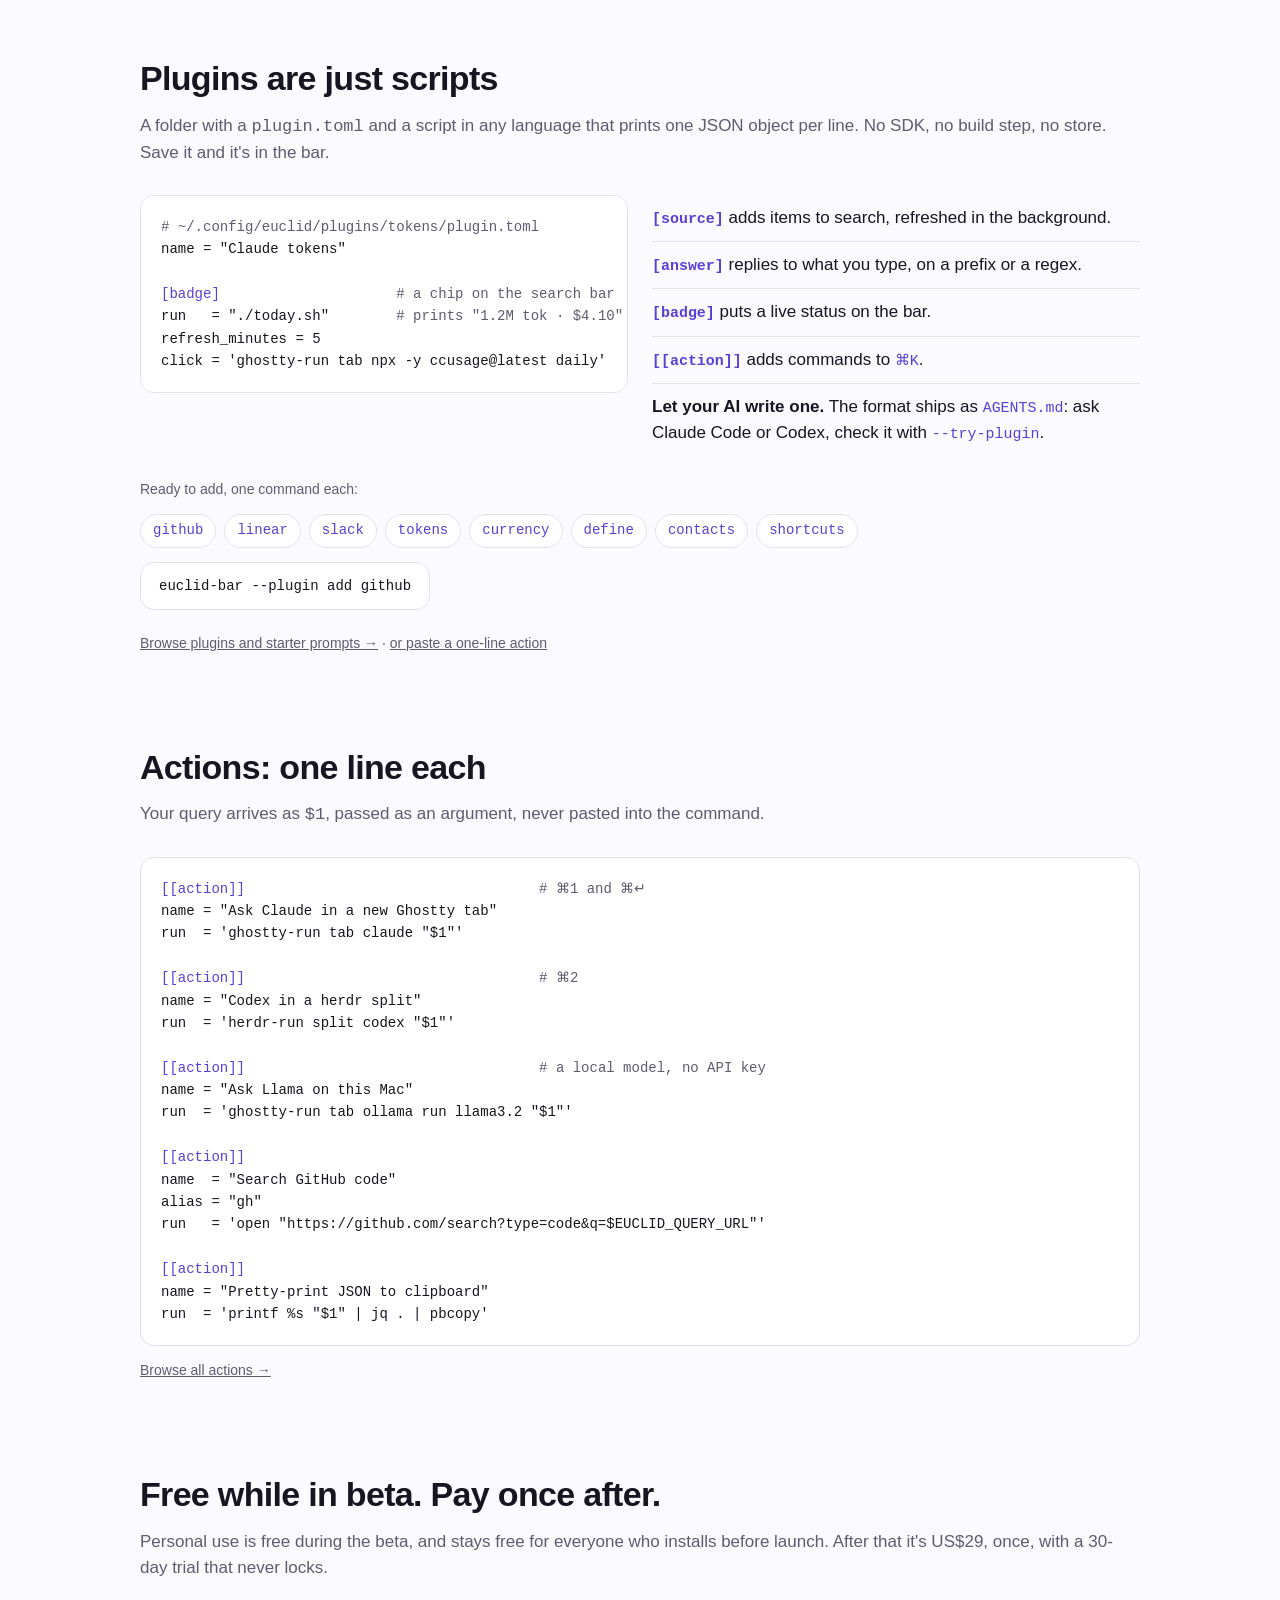
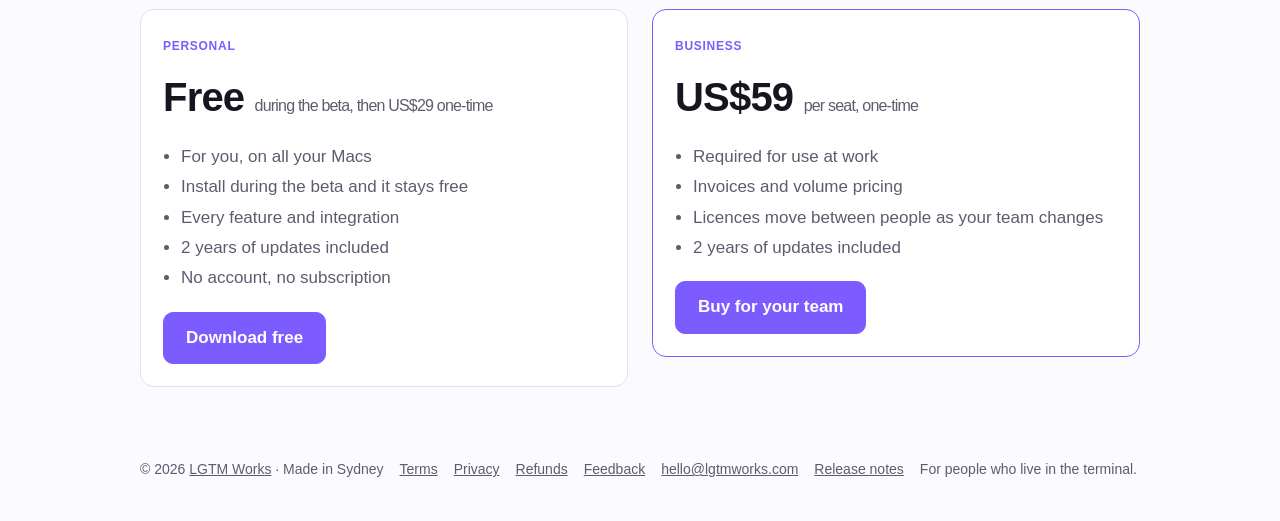
==== commit 131a3542: "Plugins: build one with your agent (prompt builder, demo, hosted AGENTS.md); home: your setup is one" ====
--- a/docs/index.html
+++ b/docs/index.html
@@ -44,7 +44,7 @@
       <li><b>No subscription</b>, ever</li>
       <li><b>Bring your own AI</b>, or none</li>
       <li><b>Works offline</b></li>
-      <li><b>Config is a file</b></li>
+      <li><b>Your setup is one folder</b>, put it in git</li>
     </ul>
 
     <div class="demo">
@@ -109,6 +109,25 @@
     </div>
   </section>
 
+
+  <section id="folder">
+    <h2>Your whole setup is one folder. Put it in git.</h2>
+    <p class="sub">Everything you configure lives in <code>~/.config/euclid</code>. Commit it with your dotfiles, and a new Mac is one <code>git clone</code> away.</p>
+    <div class="two">
+      <pre><span class="c">~/.config/euclid/</span>
+├── config.toml   <span class="c"># actions, snippets, hotkeys, aliases, integrations</span>
+├── bin/          <span class="c"># ghostty-run, herdr-run and your own scripts</span>
+└── plugins/      <span class="c"># one folder per plugin, plus AGENTS.md</span>
+
+<span class="k">$</span> cd ~/.config/euclid &amp;&amp; git init &amp;&amp; git add . &amp;&amp; git commit -m "my euclid"</pre>
+      <ul class="plain">
+        <li><b>Review it like code.</b> Every change is a diff you can read, revert or share in a PR.</li>
+        <li><b>No secrets in the repo.</b> Tokens stay in the Keychain; plugins and integrations read them with a command.</li>
+        <li><b>No machine junk either.</b> Clipboard, history, indexes and the licence live in <code>~/Library/Application Support/Euclid</code>.</li>
+        <li><b>Share with your team.</b> <code>include</code> a team file and point <code>[plugins] paths</code> at a team repo; your own settings still win.</li>
+      </ul>
+    </div>
+  </section>
 
   <section id="different">
     <h2>What you don't sign up for</h2>
@@ -118,7 +137,7 @@
       <div class="row"><span>Price</span><span><b>Pay once.</b> Free during the beta.</span><span>Monthly plan for AI, sync and themes</span></div>
       <div class="row"><span>AI</span><span><b>Any agent or model you run</b>, local ones too</span><span>The vendor's AI, on the vendor's plan</span></div>
       <div class="row"><span>Extending it</span><span><b>A script that prints JSON</b>, in any language</span><span>An SDK, a build step and a store review</span></div>
-      <div class="row"><span>Settings</span><span><b>One TOML file</b> in your dotfiles</span><span>A settings window and a cloud account</span></div>
+      <div class="row"><span>Settings</span><span><b>One folder you keep in git</b>: config, scripts, plugins</span><span>A settings window and a cloud account</span></div>
       <div class="row"><span>Your data</span><span><b>Stays on your Mac</b></span><span>Synced to someone's server</span></div>
     </div>
   </section>
--- a/docs/style.css
+++ b/docs/style.css
@@ -195,9 +195,9 @@
 }
 
 /* Recipes: how-to steps and the submit dialog */
-ol.steps { margin: -12px 0 10px; padding-left: 22px; color: var(--muted); }
-ol.steps li { margin: 6px 0; }
-ol.steps b { color: var(--text); }
+ol.howto { margin: 0 0 16px; padding-left: 22px; color: var(--muted); }
+ol.howto li { margin: 6px 0; }
+ol.howto b { color: var(--text); }
 .steps-note { margin: 0 0 24px; }
 button.linkish { font: inherit; color: var(--accent); background: none; border: 0; padding: 0; cursor: pointer; text-decoration: underline; }
 .share { text-align: center; }
@@ -266,3 +266,40 @@
 figure.shot img { width: 100%; height: auto; display: block; border-radius: 14px; border: 1px solid var(--line); }
 figure.shot figcaption { margin-top: 10px; font-size: 14px; color: var(--muted); }
 figure.shot code { color: var(--code); font-size: .9em; }
+.recipe .alias, .runways .alias { margin-left: auto; font-size: 12px; font-family: var(--mono); color: var(--muted); border: 1px solid var(--line); border-radius: 6px; padding: 1px 7px; white-space: nowrap; }
+.recipe .alias code { color: var(--code); }
+.runways { background: var(--surface); border: 1px solid var(--line); border-radius: 14px; padding: 18px 22px; margin: 0 0 24px; }
+.runways h3 { margin: 0 0 4px; font-size: 17px; }
+.runways li { color: var(--muted); }
+.runways li b { color: var(--text); }
+.runways code { color: var(--code); font-size: .9em; }
+.runways .alias { margin-left: 0; }
+
+/* Plugins: build one with your agent */
+.builder { display: grid; grid-template-columns: minmax(0, 1.1fr) minmax(0, 1fr); gap: 20px; align-items: start; margin-bottom: 28px; }
+.agentdemo { background: #0b0a10; border: 1px solid var(--line); border-radius: 14px; overflow: hidden; min-width: 0; }
+.agentdemo .bar { display: flex; align-items: center; gap: 6px; padding: 10px 12px; border-bottom: 1px solid #222030; }
+.agentdemo .bar i { width: 10px; height: 10px; border-radius: 50%; background: #3a3746; }
+.agentdemo .bar span { margin-left: 8px; font-family: var(--mono); font-size: 12px; color: #8d8a9b; }
+.agentdemo .screen { font-family: var(--mono); font-size: 12.5px; line-height: 1.7; padding: 14px 16px; min-height: 360px; color: #d9d7e3; white-space: pre-wrap; word-break: break-word; }
+.agentdemo .l.you { color: #ffffff; }
+.agentdemo .l.dim { color: #8d8a9b; }
+.agentdemo .l.ok { color: #7ee2a8; }
+.agentdemo .l.err { color: #ff8a80; }
+.agentdemo .l.code { color: #c9b8ff; }
+.agentdemo .l.done { color: #ffffff; font-weight: 600; }
+.agentdemo .mini { margin-top: 12px; border: 1px solid #2f2c3c; border-radius: 10px; background: #1b1a22; white-space: normal; font-family: -apple-system, BlinkMacSystemFont, "Inter", sans-serif; }
+.agentdemo .mini .q { padding: 8px 12px; font-size: 15px; color: #fff; border-bottom: 1px solid #2f2c3c; }
+.agentdemo .mini .caret { display: inline-block; width: 1px; height: 15px; background: #fff; margin-left: 2px; vertical-align: -2px; animation: blink 1s steps(1) infinite; }
+.agentdemo .mini .r { display: flex; gap: 6px; padding: 6px 12px; font-size: 13px; color: #b9b6c6; }
+.agentdemo .mini .r b { color: #fff; font-weight: 600; }
+.agentdemo .mini .r span { margin-left: auto; color: #8d8a9b; font-size: 12px; }
+.agentdemo .mini .r.sel { background: rgb(124 92 255 / .35); border-radius: 6px; margin: 4px; }
+@keyframes blink { 50% { opacity: 0; } }
+.ask h3 { font-size: 15px; margin: 0 0 8px; }
+.ask h3:not(:first-child) { margin-top: 16px; }
+.ask textarea { width: 100%; box-sizing: border-box; font: inherit; font-size: 15px; color: var(--text); background: var(--surface); border: 1px solid var(--line); border-radius: 10px; padding: 10px 12px; resize: vertical; }
+.ask textarea:focus { outline: 2px solid var(--accent); outline-offset: 1px; }
+.ask pre.prompt { position: relative; white-space: pre-wrap; font-size: 13px; padding-right: 70px; }
+.ask pre.prompt .copy { position: absolute; top: 8px; right: 8px; font: inherit; font-size: 12px; cursor: pointer; padding: 3px 10px; border-radius: 6px; border: 1px solid var(--line); background: var(--bg); color: var(--muted); }
+@media (max-width: 760px) { .builder { grid-template-columns: minmax(0, 1fr); } .agentdemo .screen { min-height: 300px; } }
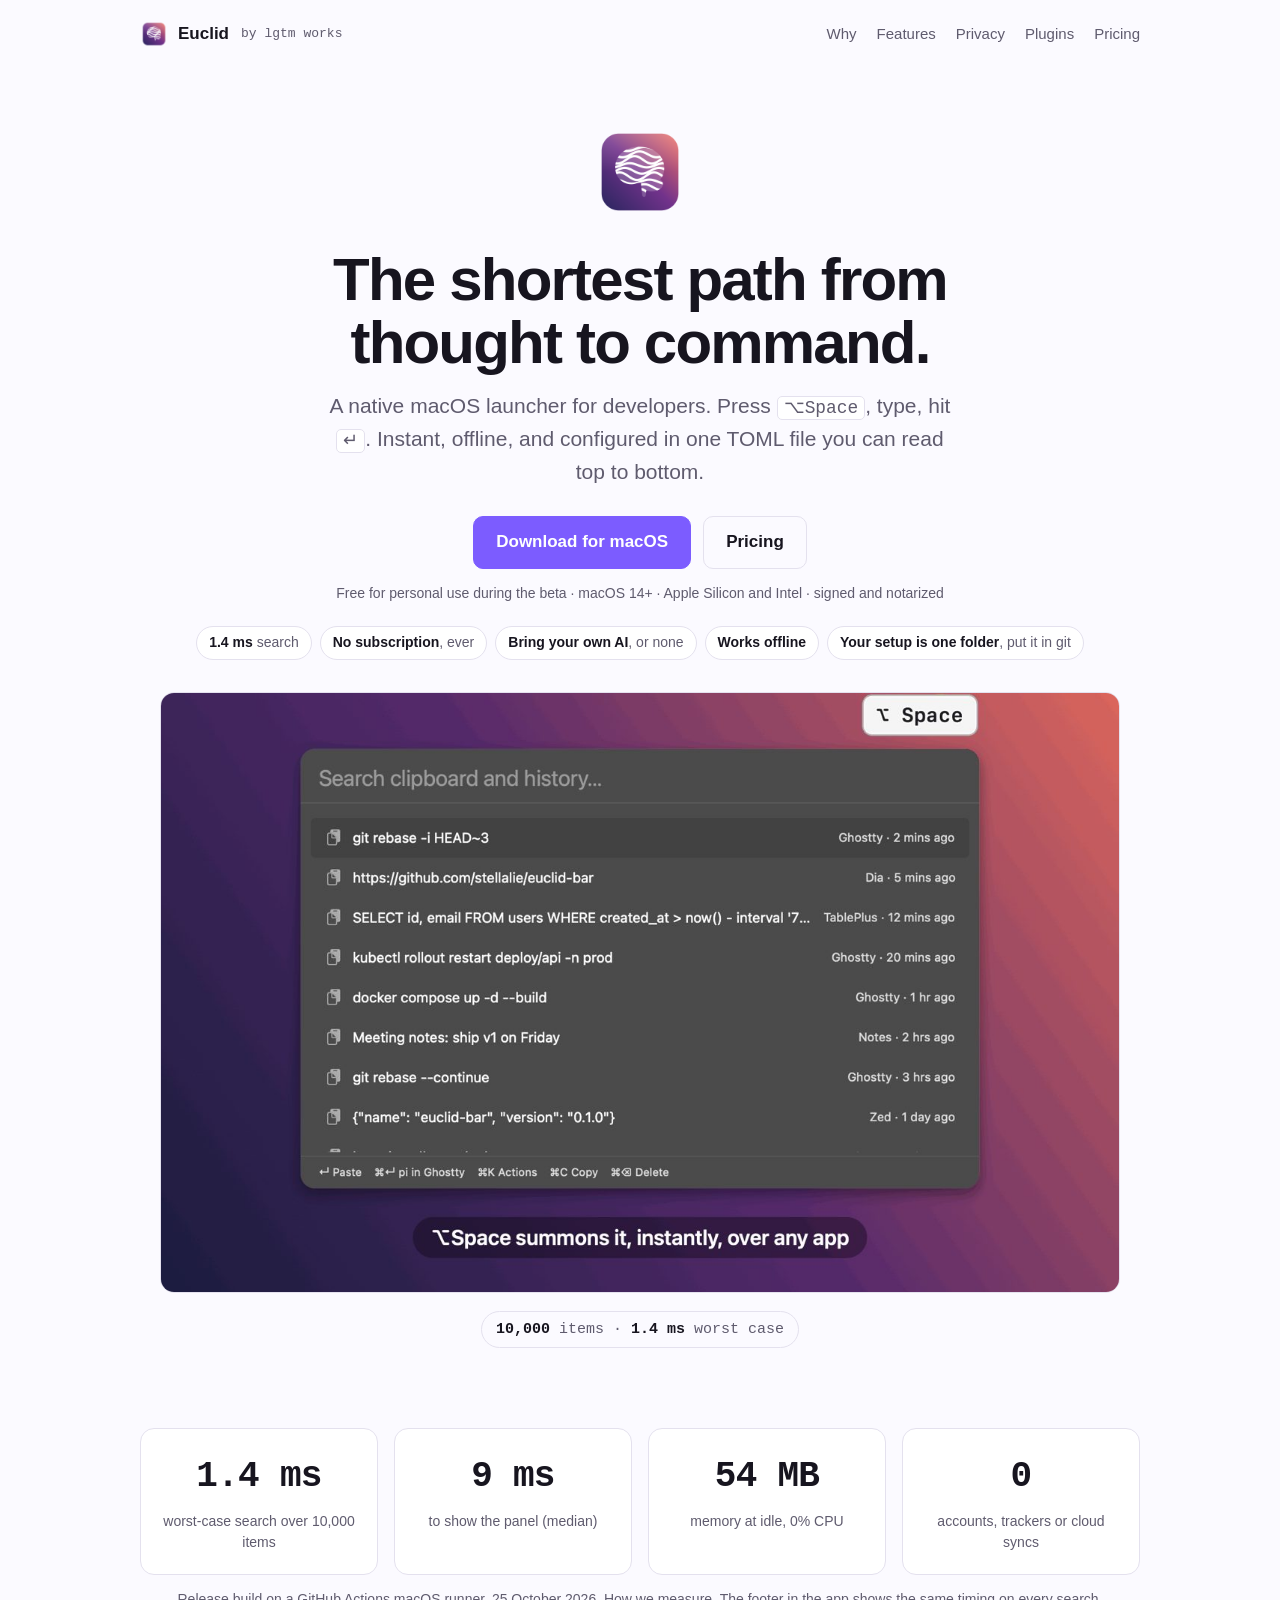
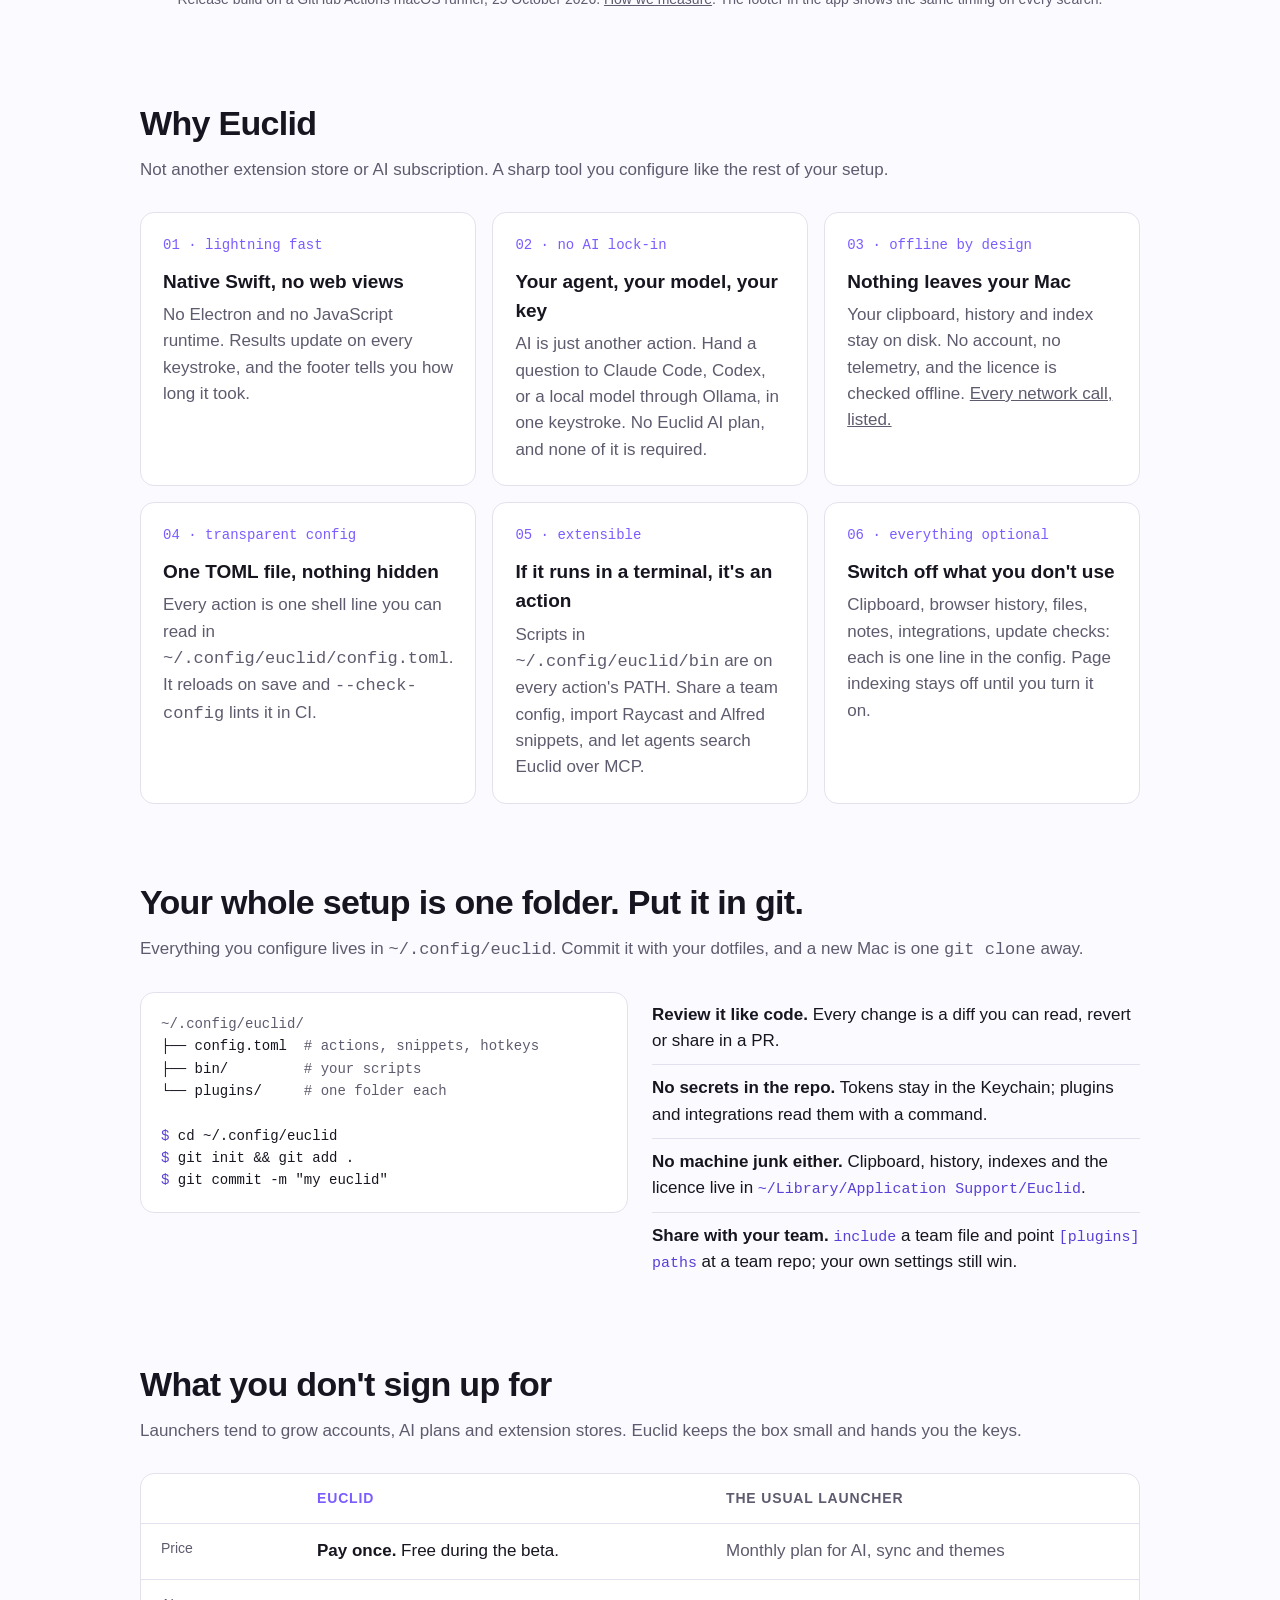
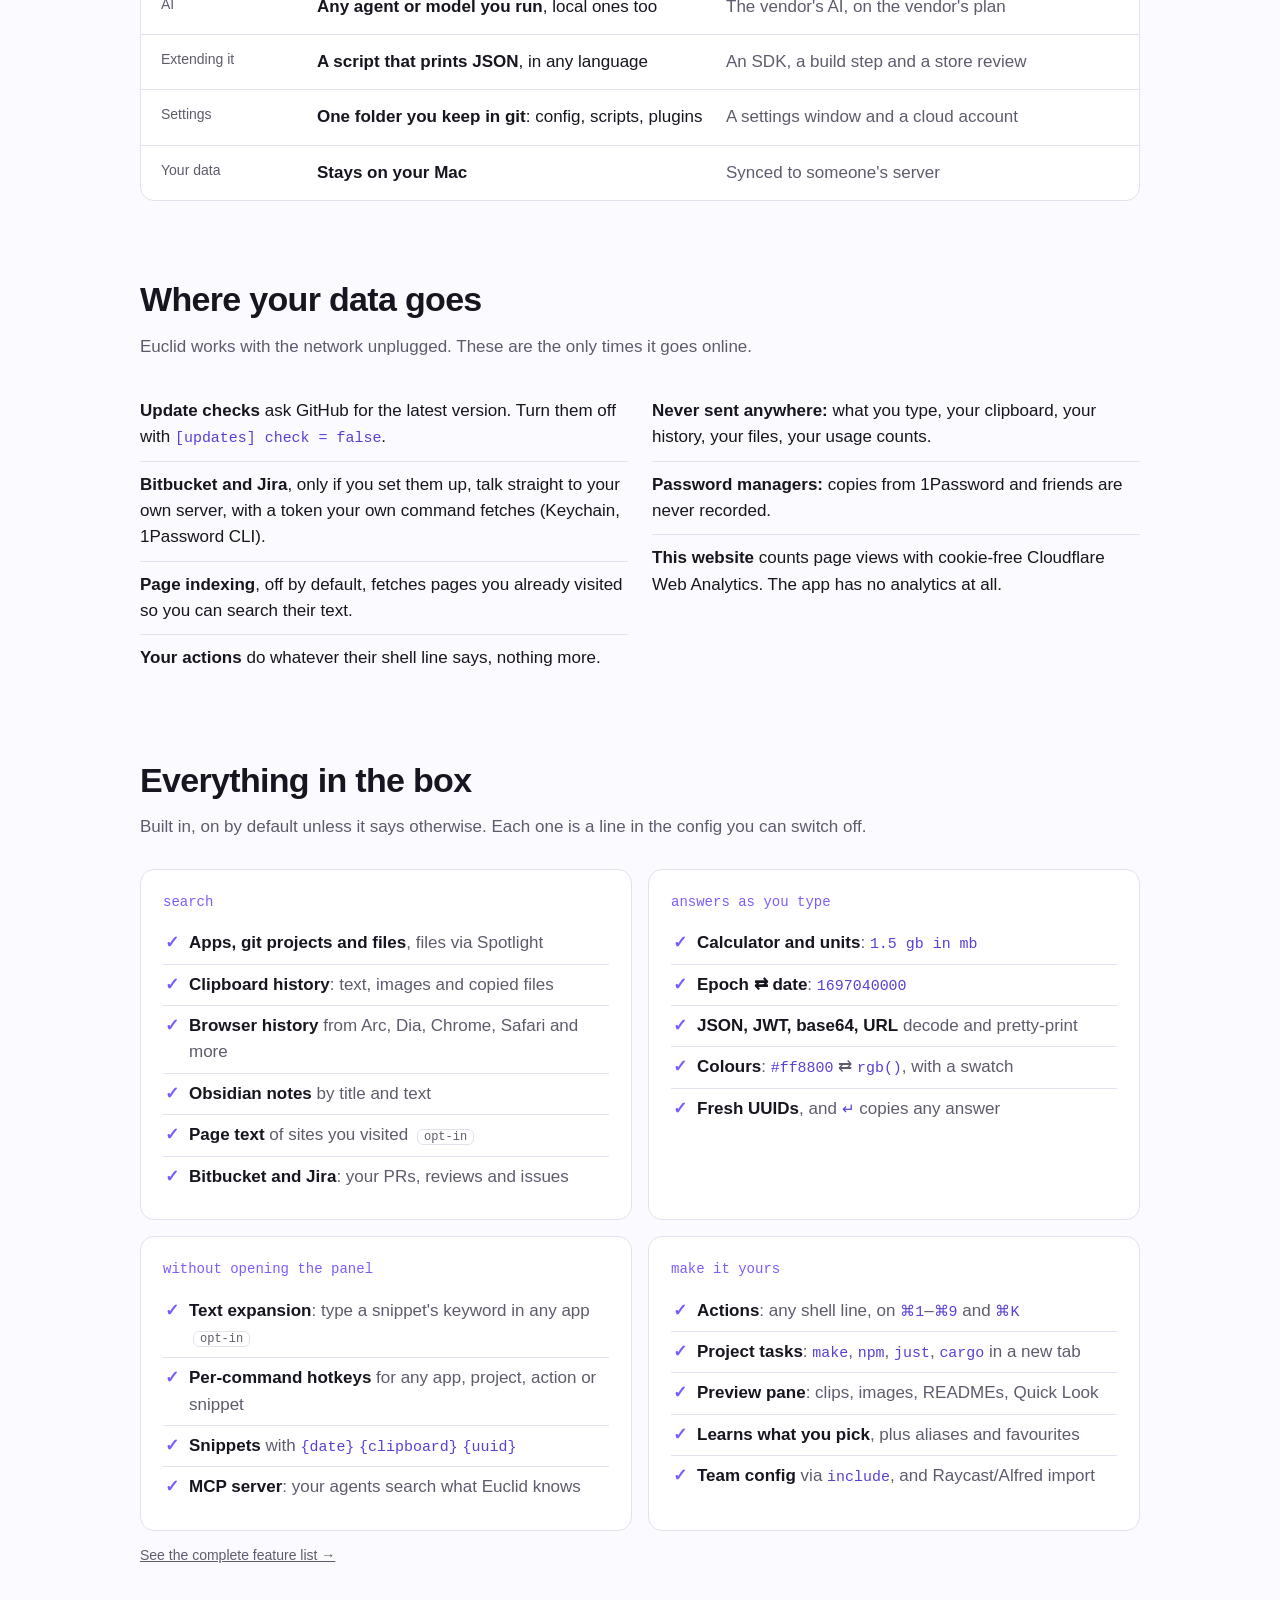
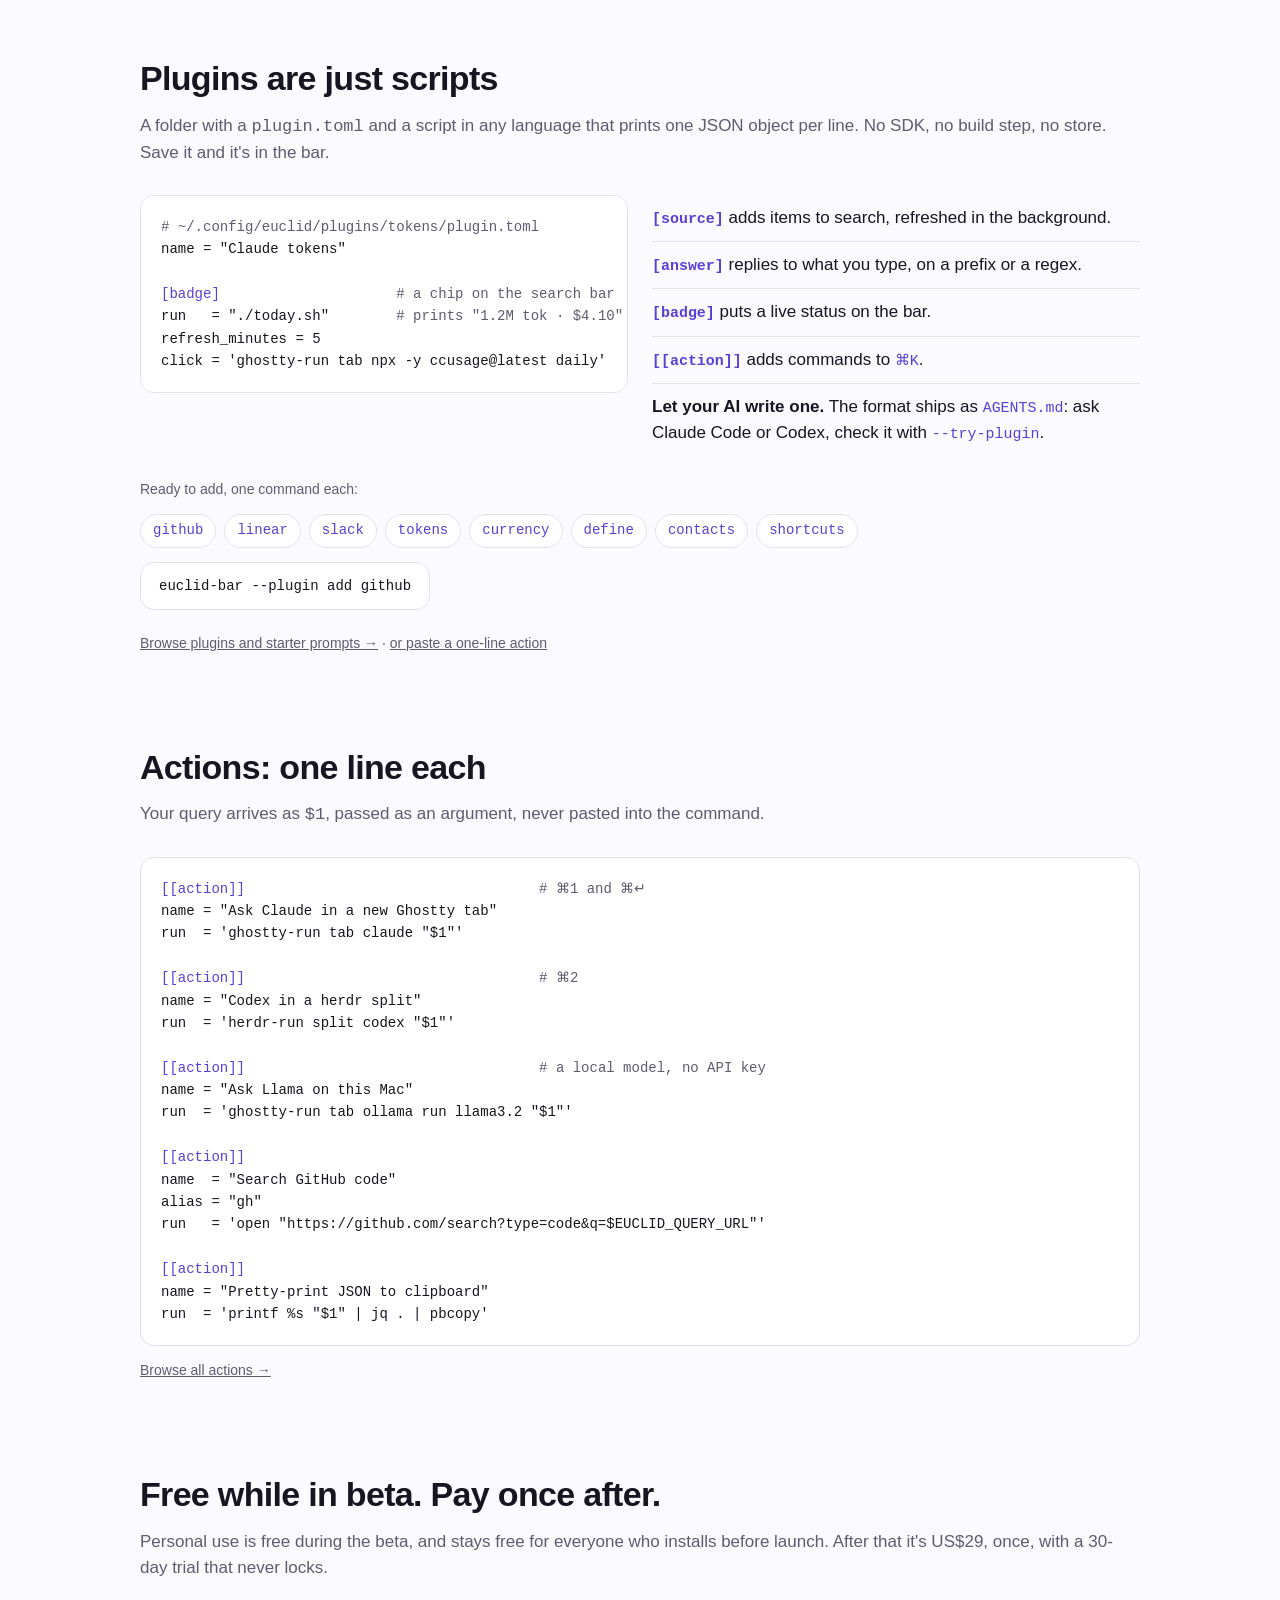
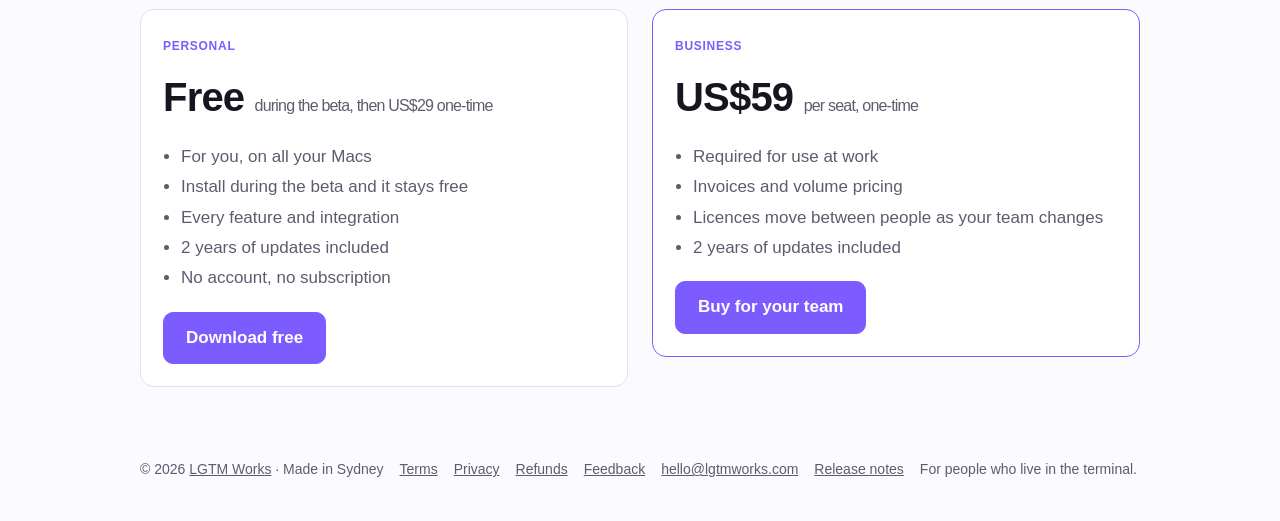
==== commit 0717dc90: "Shorter folder tree so it fits Co-Authored-By: Claude Opus 5.5 (1M context) <noreply@anthropic.com> " ====
--- a/docs/index.html
+++ b/docs/index.html
@@ -115,11 +115,13 @@
     <p class="sub">Everything you configure lives in <code>~/.config/euclid</code>. Commit it with your dotfiles, and a new Mac is one <code>git clone</code> away.</p>
     <div class="two">
       <pre><span class="c">~/.config/euclid/</span>
-├── config.toml   <span class="c"># actions, snippets, hotkeys, aliases, integrations</span>
-├── bin/          <span class="c"># ghostty-run, herdr-run and your own scripts</span>
-└── plugins/      <span class="c"># one folder per plugin, plus AGENTS.md</span>
-
-<span class="k">$</span> cd ~/.config/euclid &amp;&amp; git init &amp;&amp; git add . &amp;&amp; git commit -m "my euclid"</pre>
+├── config.toml  <span class="c"># actions, snippets, hotkeys</span>
+├── bin/         <span class="c"># your scripts</span>
+└── plugins/     <span class="c"># one folder each</span>
+
+<span class="k">$</span> cd ~/.config/euclid
+<span class="k">$</span> git init &amp;&amp; git add .
+<span class="k">$</span> git commit -m "my euclid"</pre>
       <ul class="plain">
         <li><b>Review it like code.</b> Every change is a diff you can read, revert or share in a PR.</li>
         <li><b>No secrets in the repo.</b> Tokens stay in the Keychain; plugins and integrations read them with a command.</li>
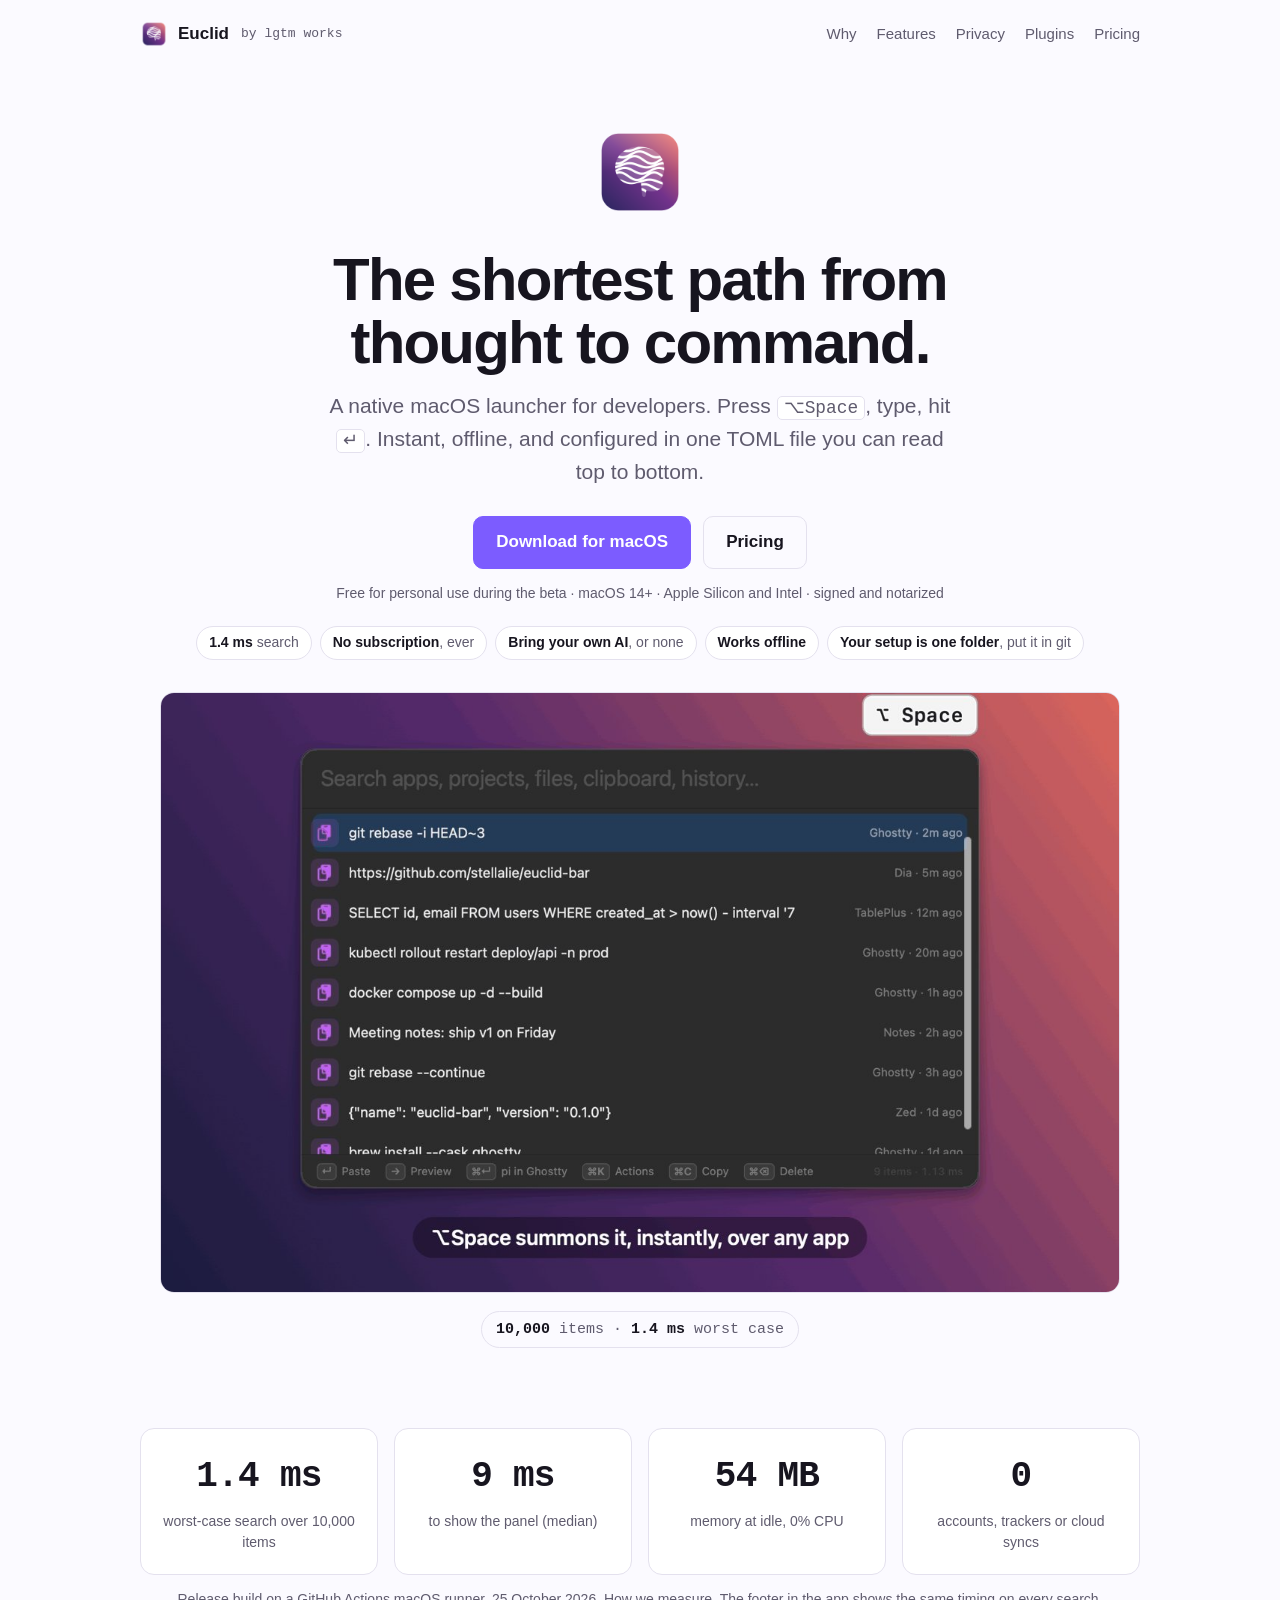
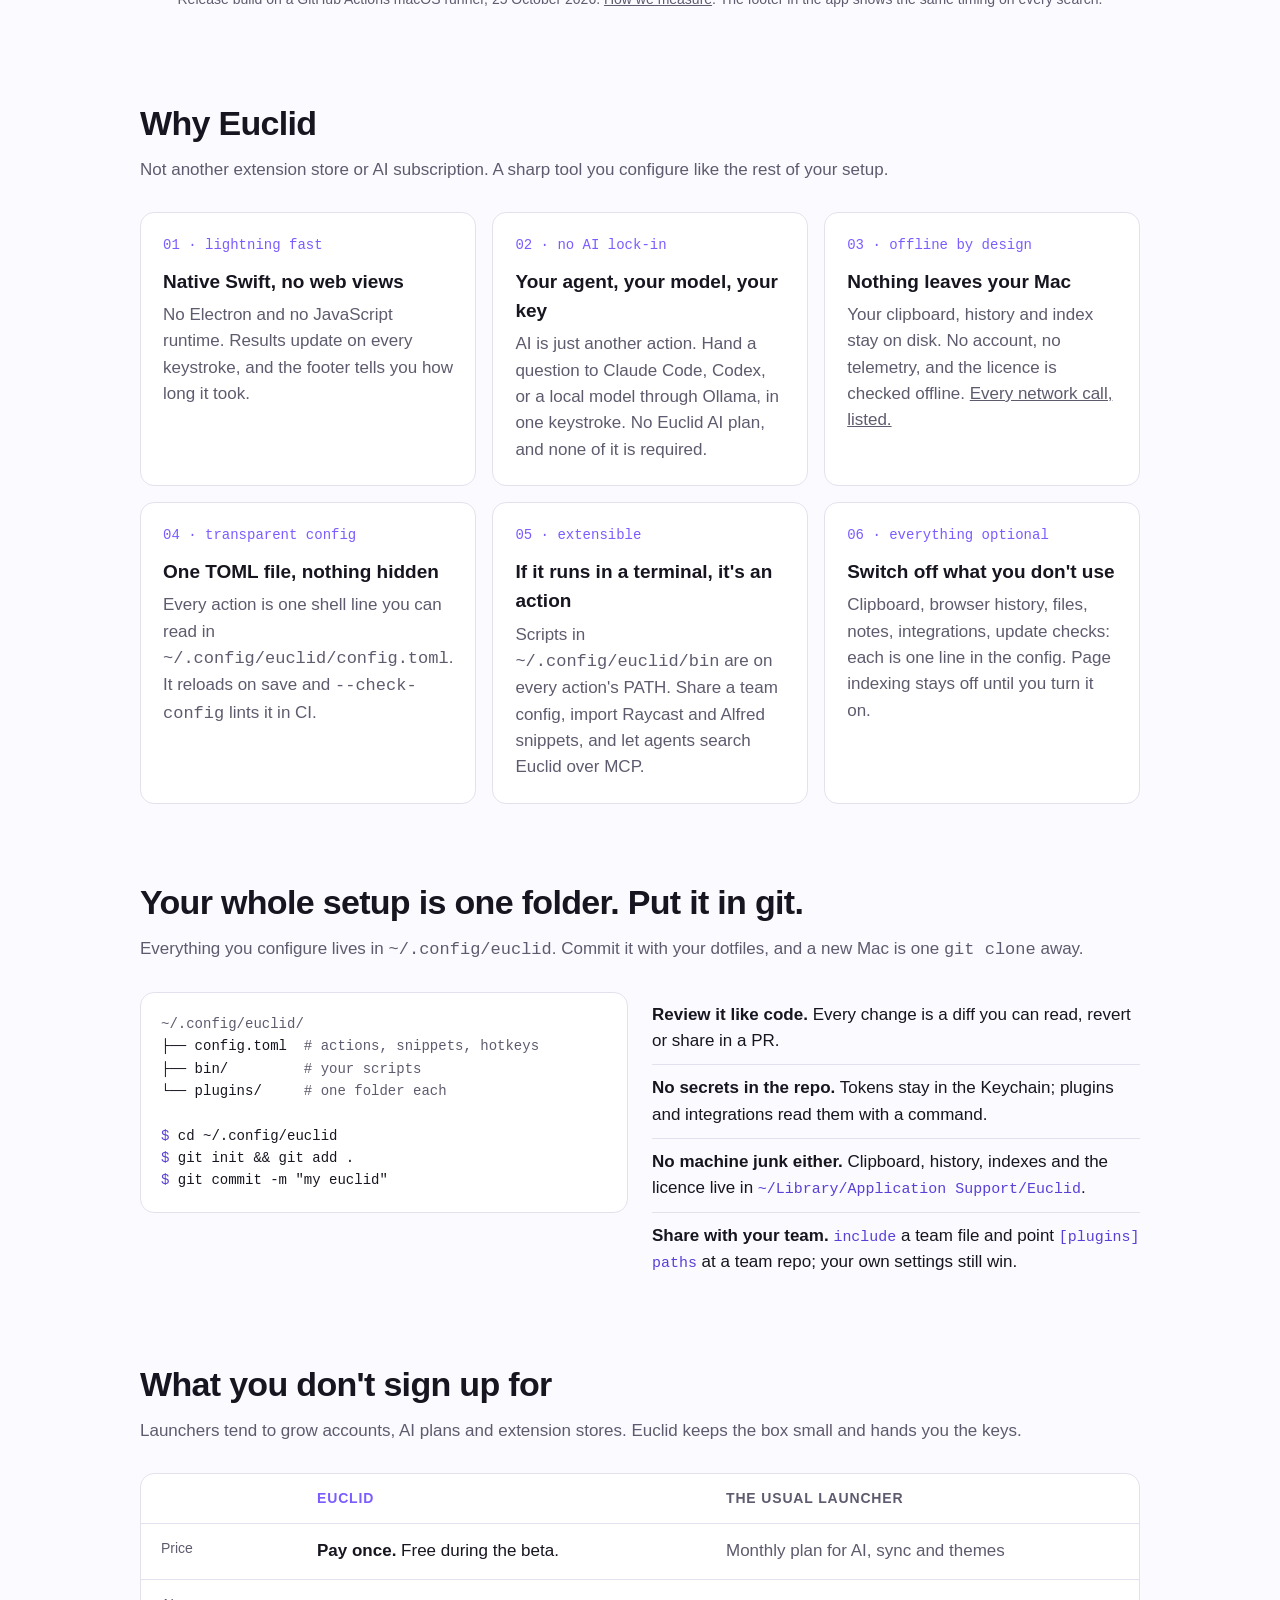
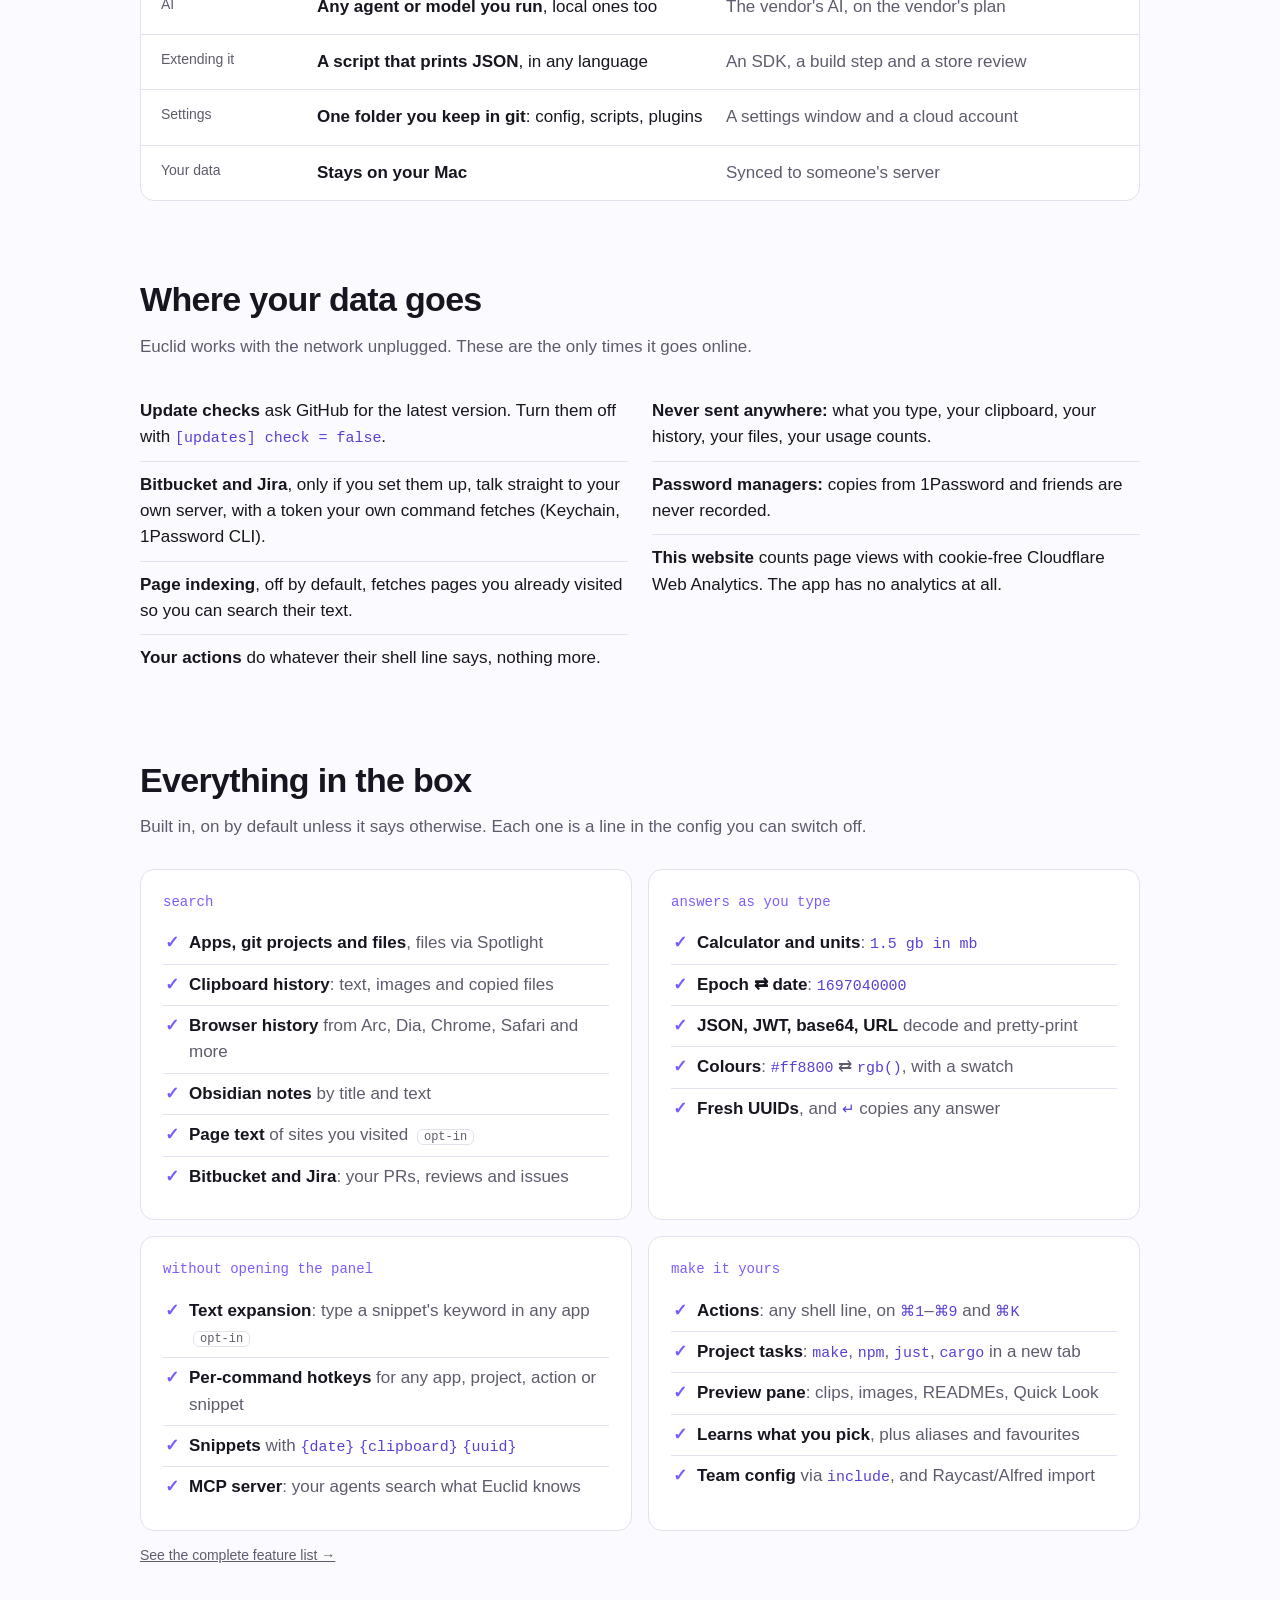
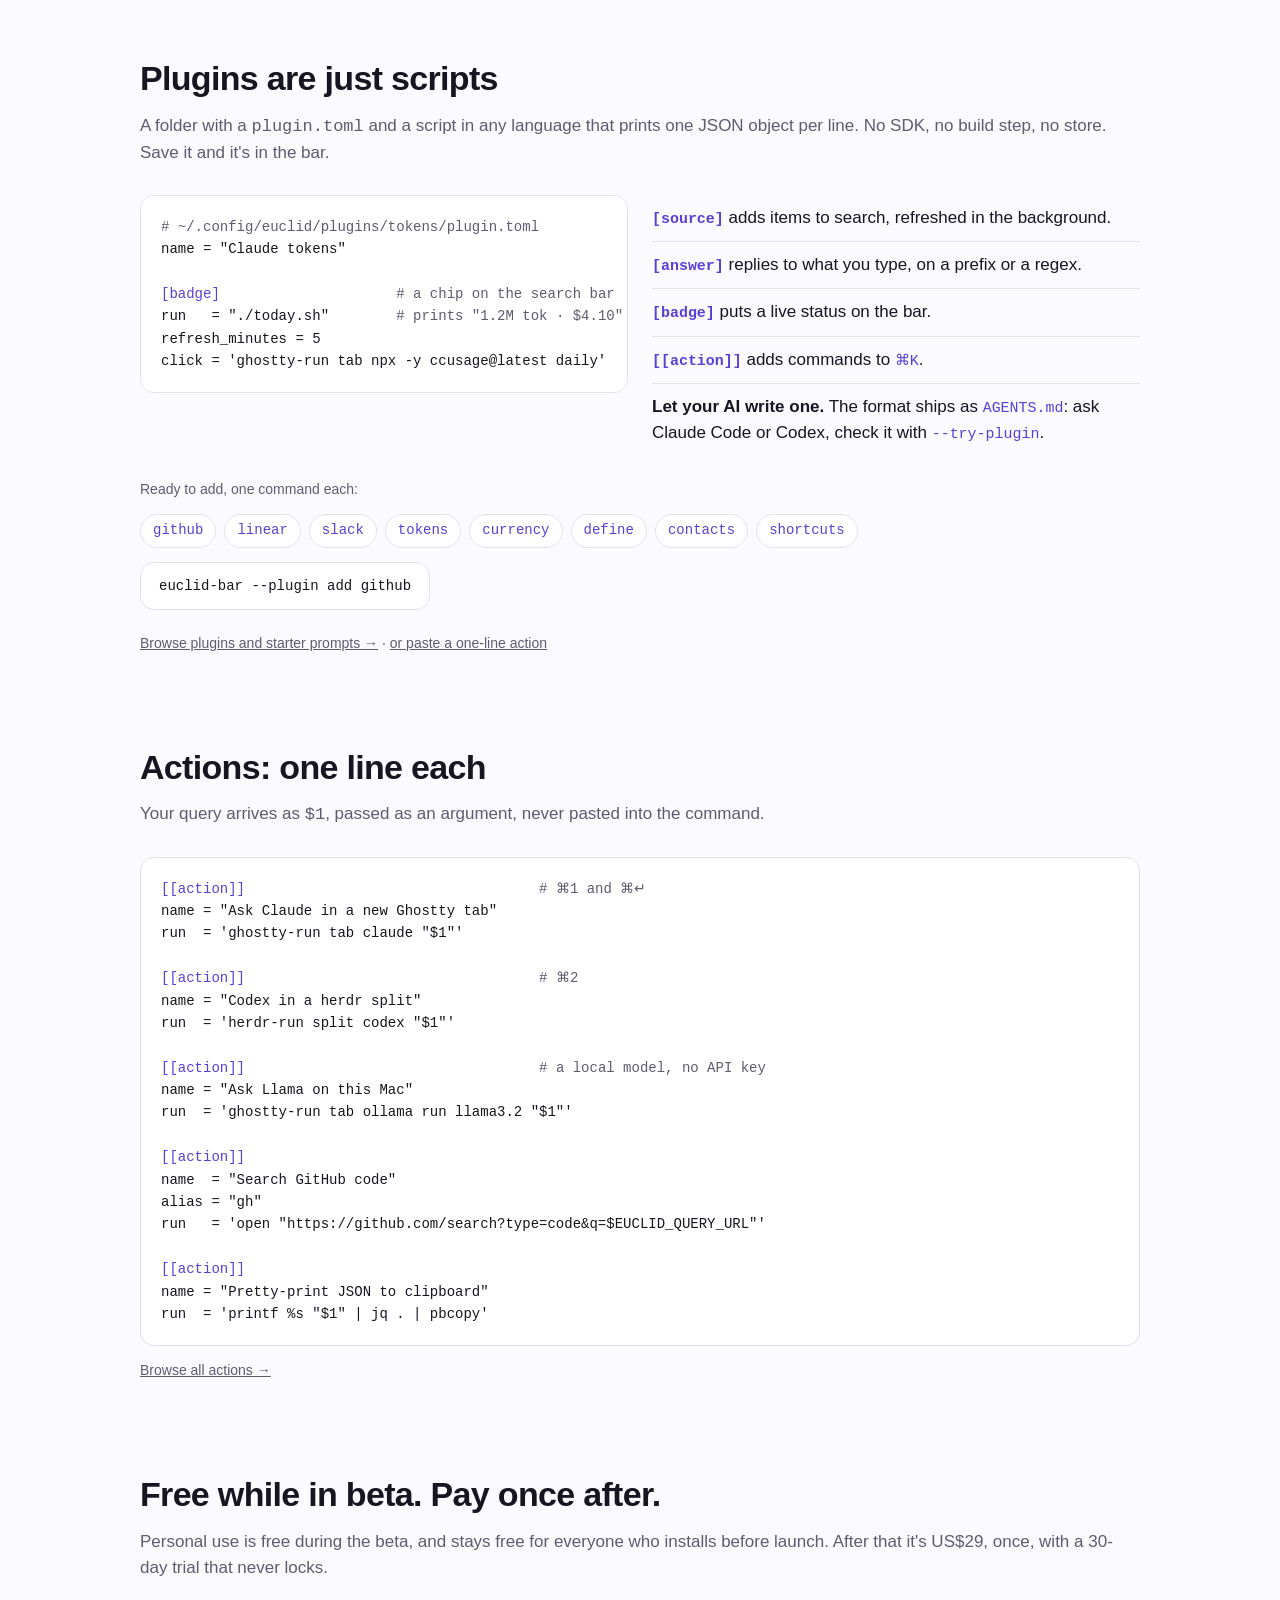
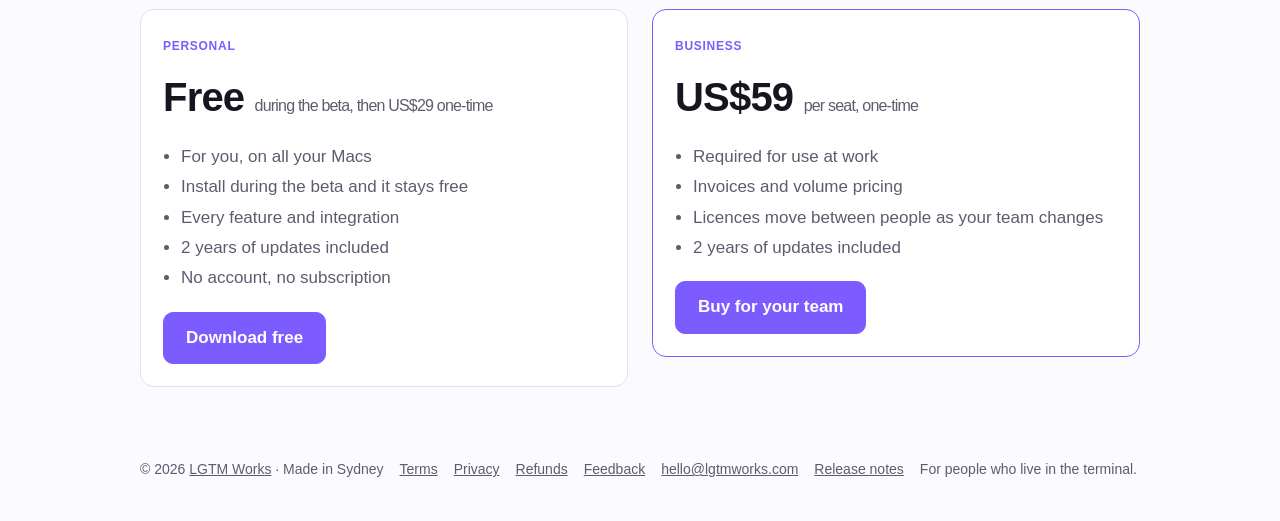
==== commit 89dc0315: "Clips on every plugin card and feature group; new demo video and poster Rendered by euclid-bar --ren" ====
--- a/docs/index.html
+++ b/docs/index.html
@@ -49,7 +49,7 @@
 
     <div class="demo">
       <video src="demo.mp4" poster="poster.jpg" autoplay muted loop playsinline
-             aria-label="Euclid searching apps, clipboard and history, then sending a question to an AI agent"></video>
+             aria-label="Euclid searching clipboard and history, sending a question to an AI agent, then plugins and hotkeys"></video>
     </div>
     <div class="speed"><b>10,000</b> items · <b>1.4 ms</b> worst case</div>
   </header>
--- a/docs/style.css
+++ b/docs/style.css
@@ -303,3 +303,7 @@
 .ask pre.prompt { position: relative; white-space: pre-wrap; font-size: 13px; padding-right: 70px; }
 .ask pre.prompt .copy { position: absolute; top: 8px; right: 8px; font: inherit; font-size: 12px; cursor: pointer; padding: 3px 10px; border-radius: 6px; border: 1px solid var(--line); background: var(--bg); color: var(--muted); }
 @media (max-width: 760px) { .builder { grid-template-columns: minmax(0, 1fr); } .agentdemo .screen { min-height: 300px; } }
+
+/* Feature and plugin clips */
+video.clip { display: block; width: 100%; height: auto; aspect-ratio: 1240 / 680; border-radius: 10px; border: 1px solid var(--line); background: #1d1530; margin: 0 0 14px; }
+.flist video.clip { max-width: 720px; border-radius: 14px; }
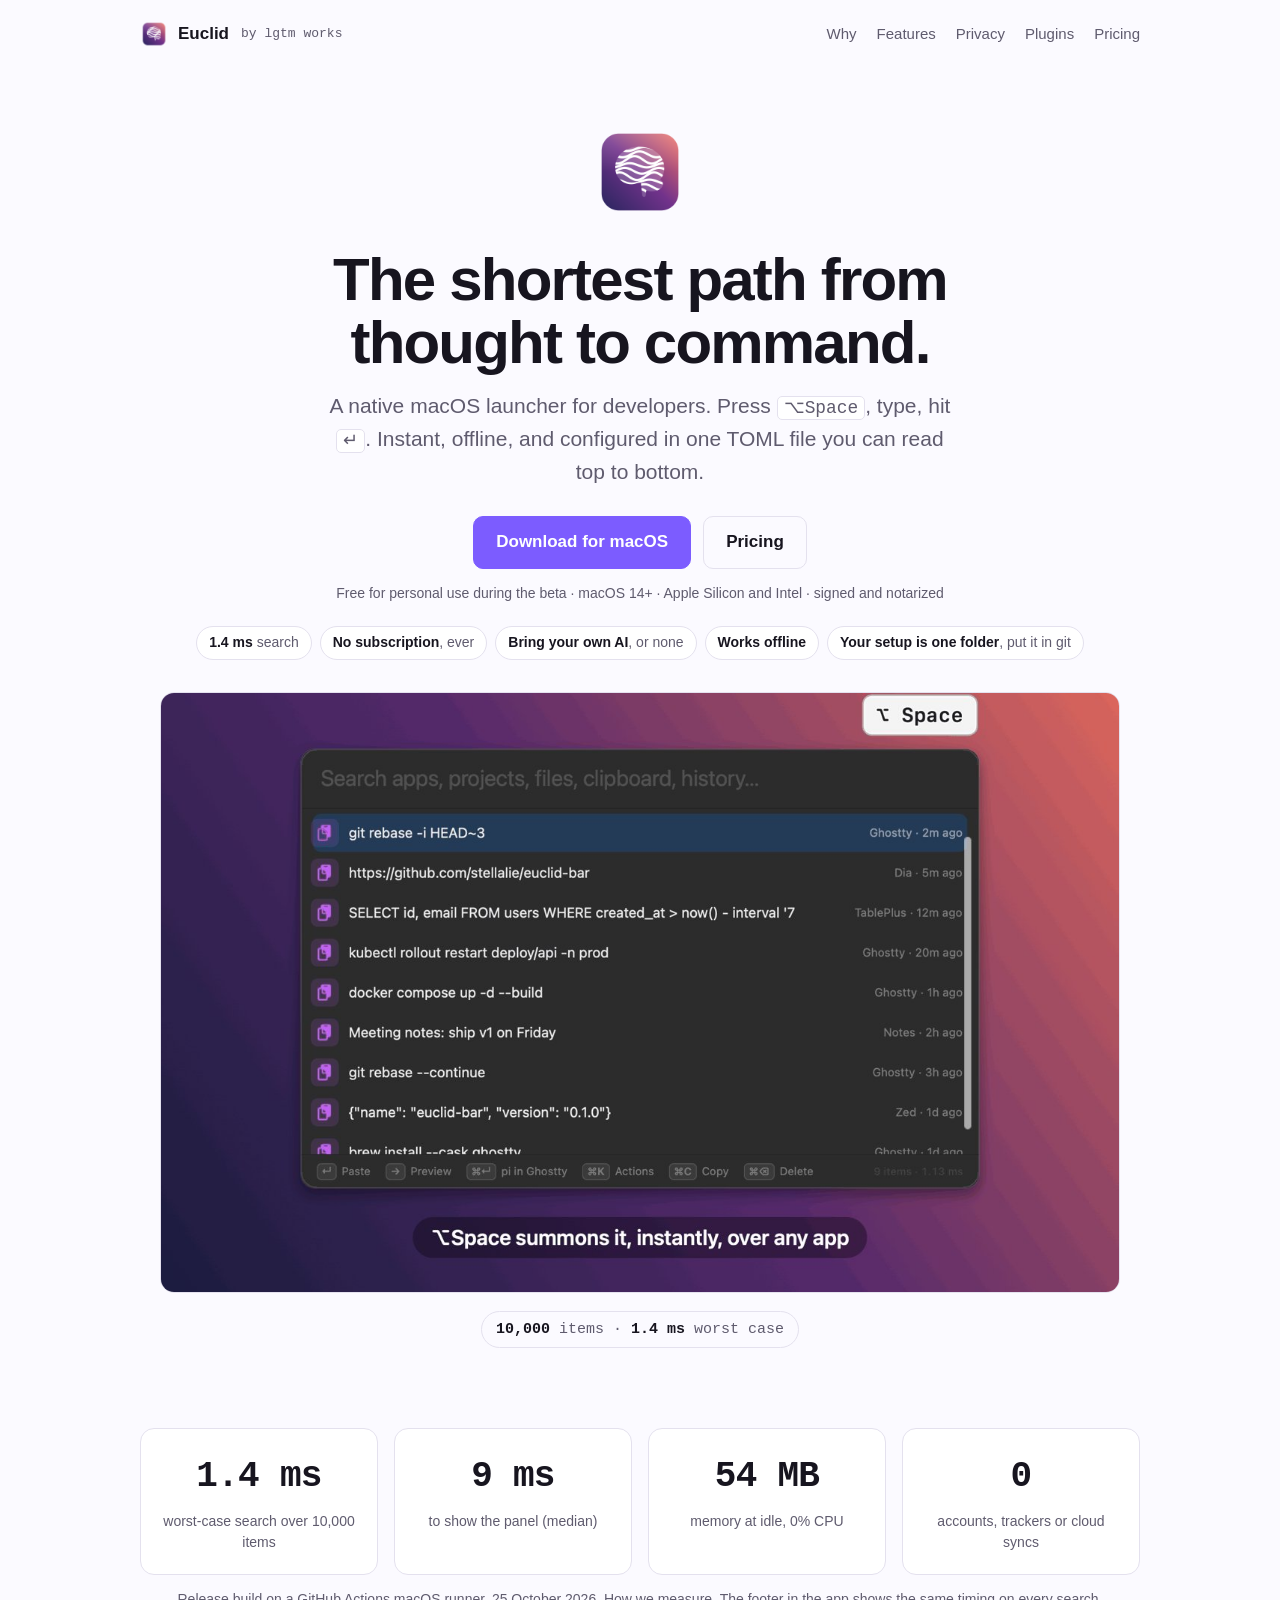
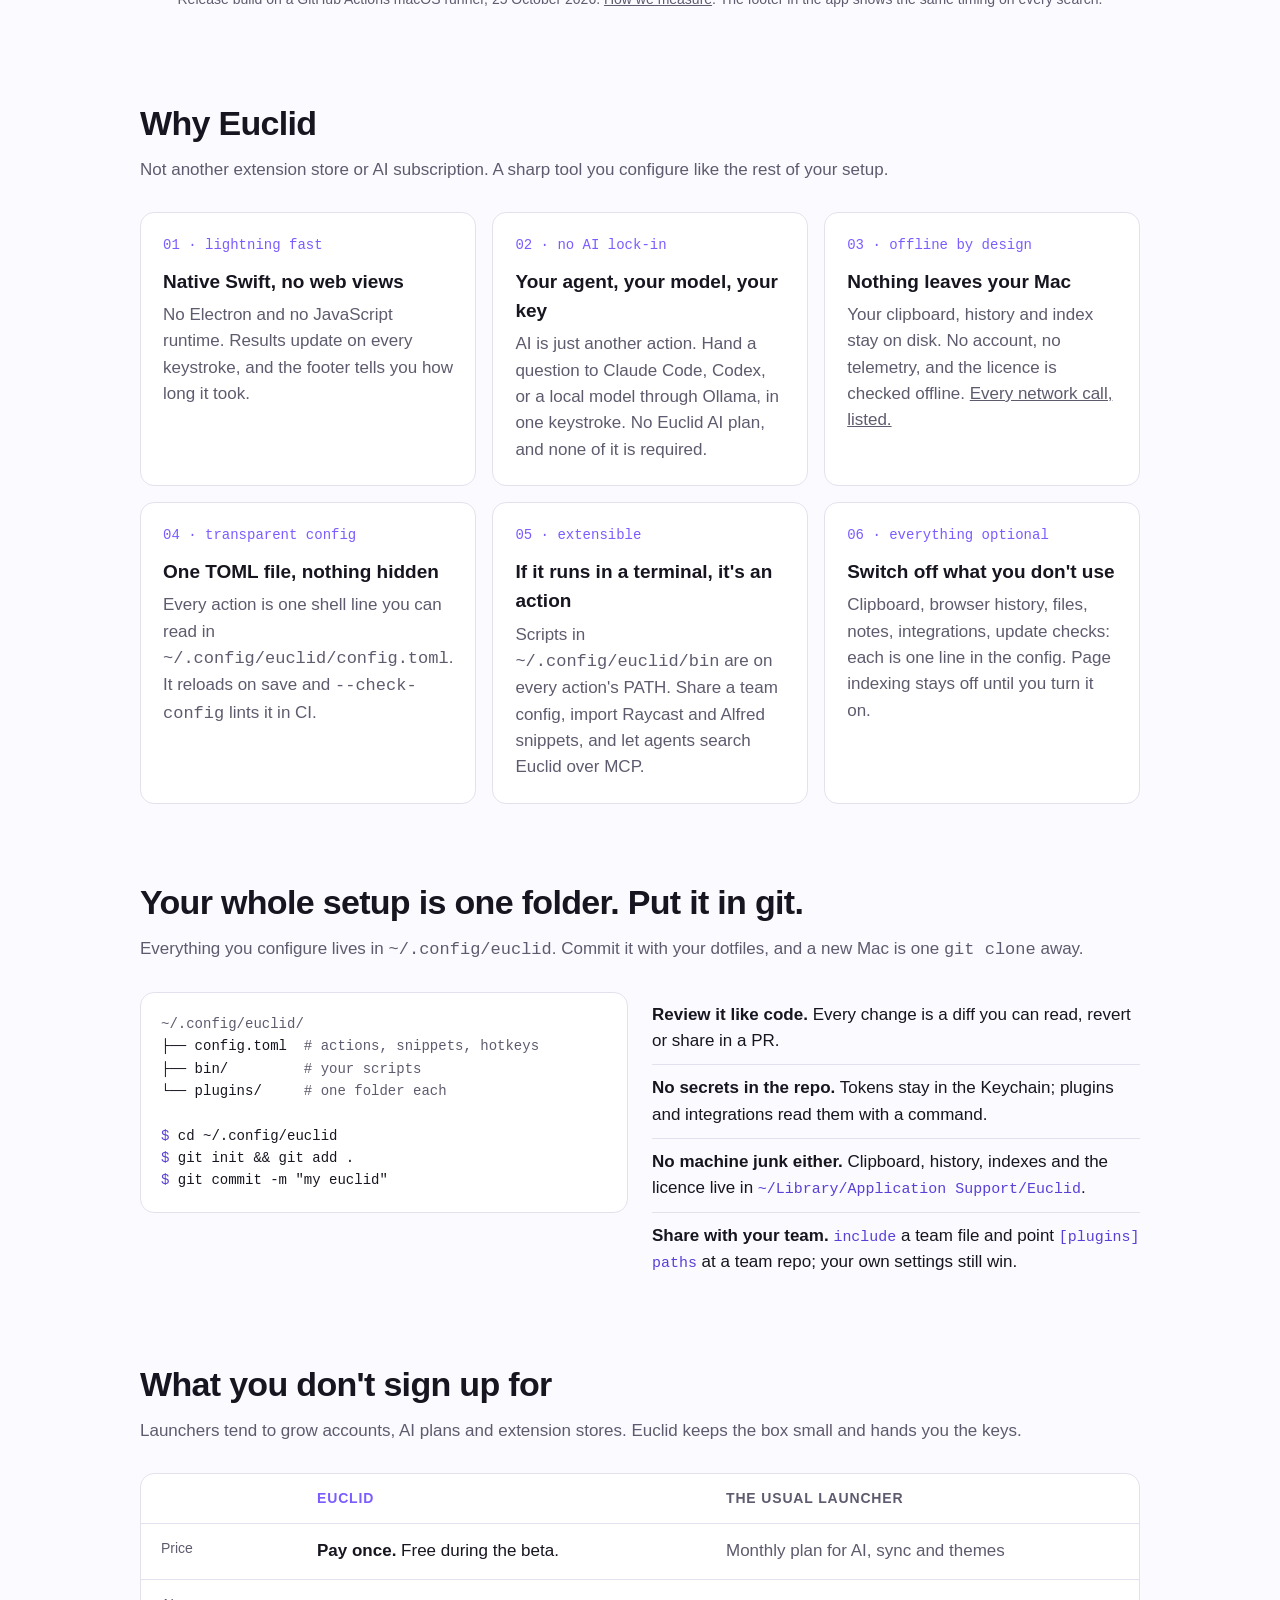
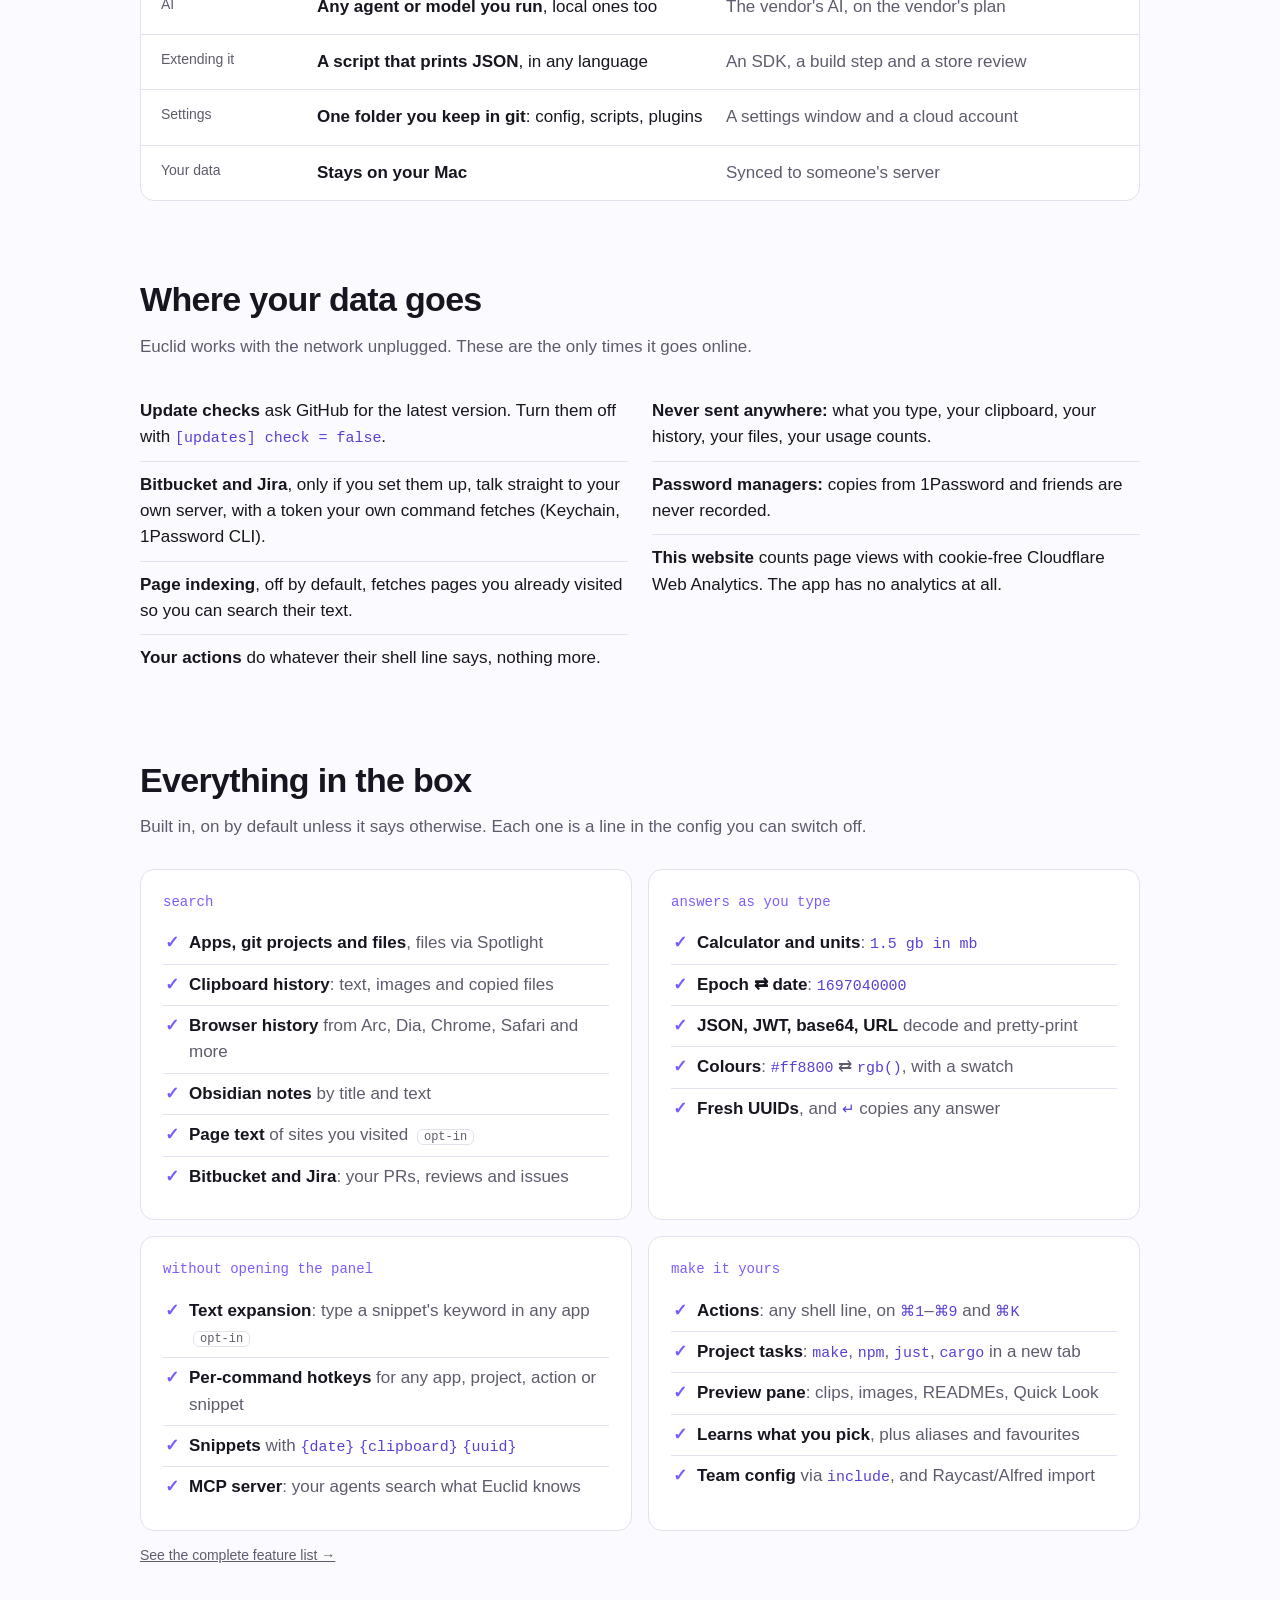
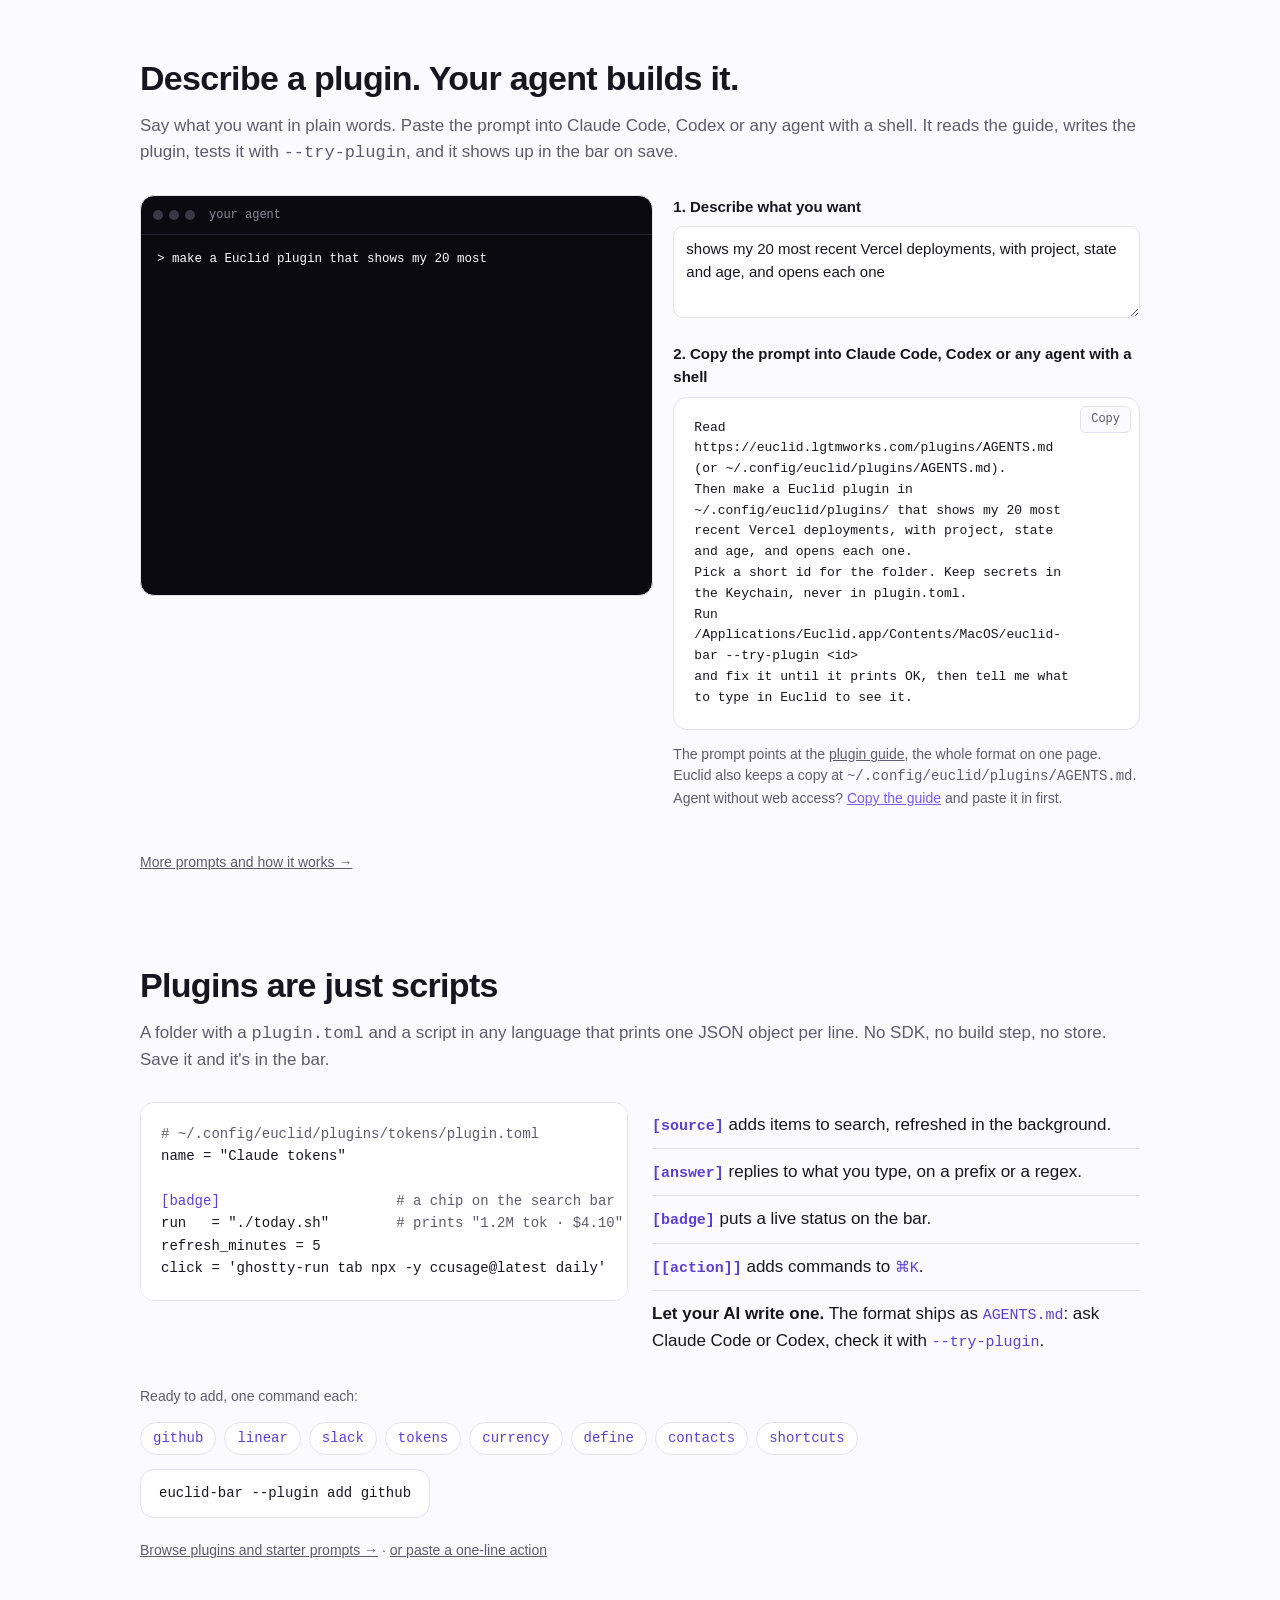
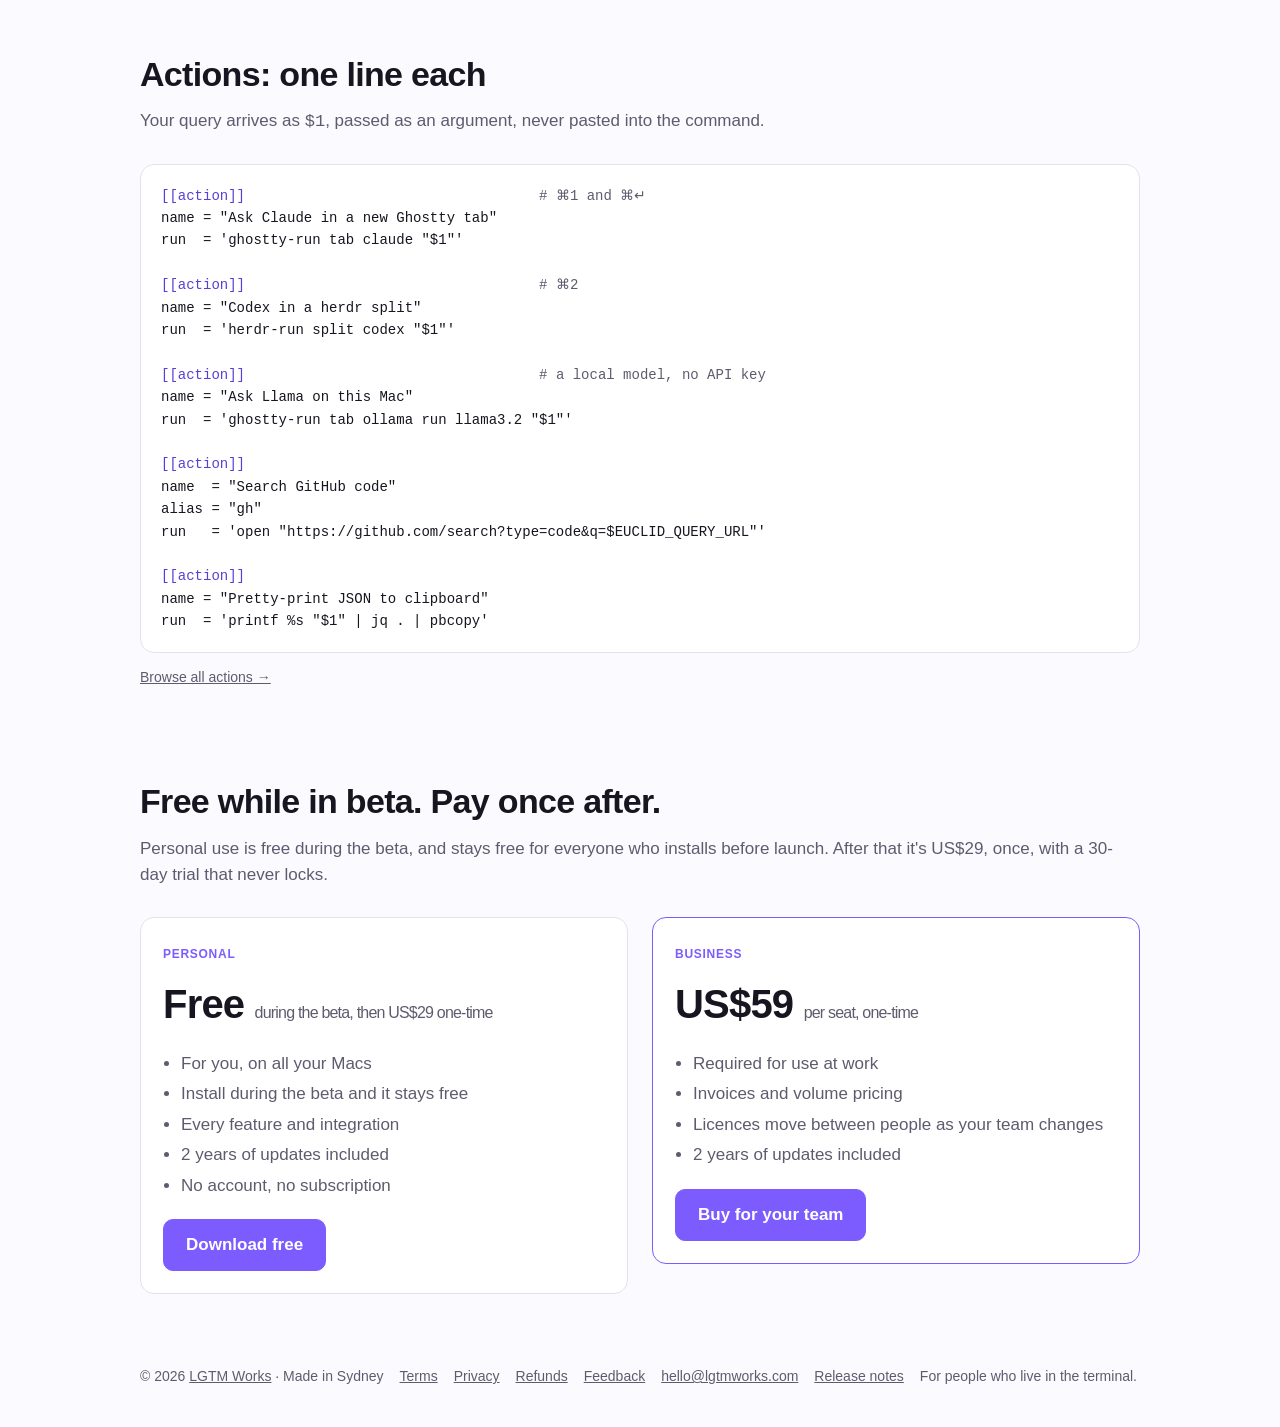
==== commit b1b30068: "Home: feature the build-a-plugin-with-your-agent prompt builder Co-Authored-By: Claude Opus 5.5 (1M " ====
--- a/docs/index.html
+++ b/docs/index.html
@@ -208,6 +208,29 @@
       </div>
     </div>
     <p class="fine"><a href="features/">See the complete feature list →</a></p>
+  </section>
+
+  <section id="agent">
+    <h2>Describe a plugin. Your agent builds it.</h2>
+    <p class="sub">Say what you want in plain words. Paste the prompt into Claude Code, Codex or any agent with a shell.
+      It reads the guide, writes the plugin, tests it with <code>--try-plugin</code>, and it shows up in the bar on save.</p>
+    <div class="builder">
+      <div class="agentdemo" aria-label="Illustration: an agent builds a Vercel plugin" role="img">
+        <div class="bar"><i></i><i></i><i></i><span>your agent</span></div>
+        <div class="screen" id="agentScreen"></div>
+      </div>
+      <div class="ask">
+        <h3>1. Describe what you want</h3>
+        <textarea id="want" rows="3" spellcheck="false">shows my 20 most recent Vercel deployments, with project, state and age, and opens each one</textarea>
+        <h3>2. Copy the prompt into Claude Code, Codex or any agent with a shell</h3>
+        <pre class="prompt" id="promptOut"><button class="copy" type="button">Copy</button></pre>
+        <p class="fine">The prompt points at the <a href="plugins/AGENTS.md">plugin guide</a>, the whole format on one page.
+          Euclid also keeps a copy at <code>~/.config/euclid/plugins/AGENTS.md</code>.
+          Agent without web access? <button type="button" class="linkish" id="copyGuide">Copy the guide</button> and paste it in first.</p>
+      </div>
+    </div>
+
+    <p class="fine"><a href="plugins/#vibe">More prompts and how it works →</a></p>
   </section>
 
   <section id="plugins">
@@ -325,6 +348,73 @@
     });
   }
 </script>
+<script>
+  for (const b of document.querySelectorAll('.copy')) {
+    b.addEventListener('click', async () => {
+      const text = b.parentElement.textContent.replace(/^Copy(ed)?/, '');
+      try { await navigator.clipboard.writeText(text); b.textContent = 'Copied'; } catch { b.textContent = 'Select + ⌘C'; }
+      setTimeout(() => (b.textContent = 'Copy'), 1500);
+    });
+  }
+</script>
+<script>
+  // Prompt builder: what you want → a prompt for your agent.
+  const want = document.getElementById('want'), out = document.getElementById('promptOut');
+  const copyBtn = out.querySelector('.copy');
+  function prompt() {
+    const w = want.value.trim().replace(/\.$/, '') || 'does what I describe';
+    return `Read https://euclid.lgtmworks.com/plugins/AGENTS.md (or ~/.config/euclid/plugins/AGENTS.md).
+Then make a Euclid plugin in ~/.config/euclid/plugins/ that ${w}.
+Pick a short id for the folder. Keep secrets in the Keychain, never in plugin.toml.
+Run /Applications/Euclid.app/Contents/MacOS/euclid-bar --try-plugin <id>
+and fix it until it prints OK, then tell me what to type in Euclid to see it.`;
+  }
+  function render() { out.textContent = ''; out.append(copyBtn, prompt()); }
+  want.addEventListener('input', render); render();
+  document.getElementById('copyGuide').addEventListener('click', async (e) => {
+    try { await navigator.clipboard.writeText(await (await fetch('plugins/AGENTS.md')).text()); e.target.textContent = 'Copied the guide'; }
+    catch { location.href = 'plugins/AGENTS.md'; }
+  });
+
+  // The agent demo: a scripted illustration, typed out line by line.
+  const screen = document.getElementById('agentScreen');
+  const script = [
+    ['you', '> make a Euclid plugin that shows my 20 most recent Vercel deployments'],
+    ['dim', '  Reading euclid.lgtmworks.com/plugins/AGENTS.md'],
+    ['ok',  '  ✓ Wrote ~/.config/euclid/plugins/vercel/plugin.toml'],
+    ['code','      [source]  run = "./items.sh"  refresh_minutes = 5'],
+    ['ok',  '  ✓ Wrote items.sh  (vercel ls --json | jq → one row per deploy)'],
+    ['dim', '  $ euclid-bar --try-plugin vercel'],
+    ['err', '    items.sh: jq: error: null (null) has no keys'],
+    ['dim', '  Fixing: deployments live under .deployments'],
+    ['dim', '  $ euclid-bar --try-plugin vercel'],
+    ['ok',  '    OK · source: 20 rows in 0.41 s'],
+    ['done','  Done. Open Euclid (⌥Space) and type "deploy".'],
+    ['bar', ''],
+  ];
+  const reduce = matchMedia('(prefers-reduced-motion: reduce)').matches;
+  async function play() {
+    screen.textContent = '';
+    for (const [kind, text] of script) {
+      const line = document.createElement('div');
+      line.className = 'l ' + kind;
+      screen.append(line);
+      if (kind === 'bar') {
+        line.innerHTML = '<div class="mini"><div class="q">deploy<span class="caret"></span></div>'
+          + '<div class="r sel"><b>web</b> · Ready · 3m ago<span>Vercel</span></div>'
+          + '<div class="r"><b>docs</b> · Building · 1m ago<span>Vercel</span></div>'
+          + '<div class="r"><b>api</b> · Error · 12m ago<span>Vercel</span></div></div>';
+        continue;
+      }
+      if (reduce || kind !== 'you') { line.textContent = text; await wait(reduce ? 0 : 420); continue; }
+      for (let i = 1; i <= text.length; i++) { line.textContent = text.slice(0, i); await wait(18); }
+      await wait(400);
+    }
+    if (!reduce) { await wait(5000); play(); }
+  }
+  const wait = (ms) => new Promise((r) => setTimeout(r, ms));
+  new IntersectionObserver((es, o) => { if (es[0].isIntersecting) { o.disconnect(); play(); } }).observe(screen);
+</script>
 <!-- Cloudflare Web Analytics: cookie-free page views -->
 <script defer src="https://static.cloudflareinsights.com/beacon.min.js" data-cf-beacon='{"token": "153c6065866e4bef9595b3c0df2fc248"}'></script>
 </body>
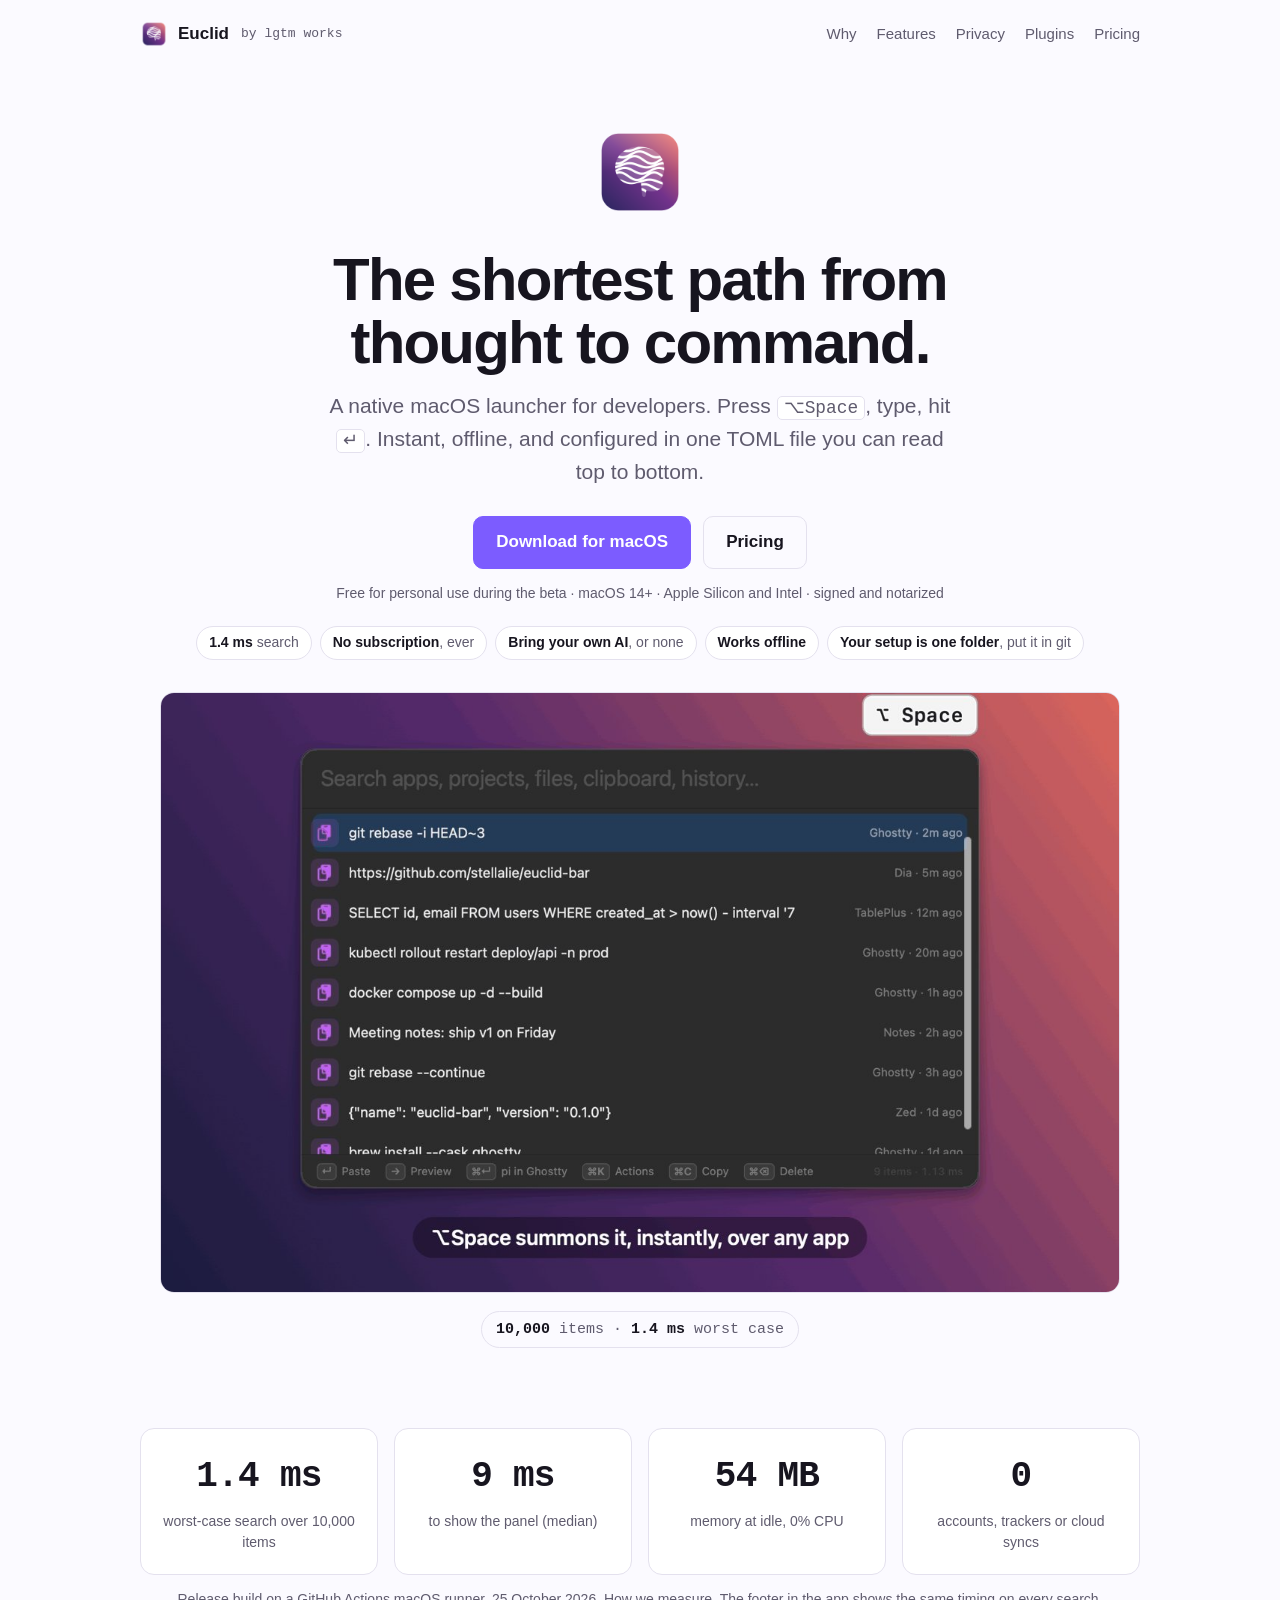
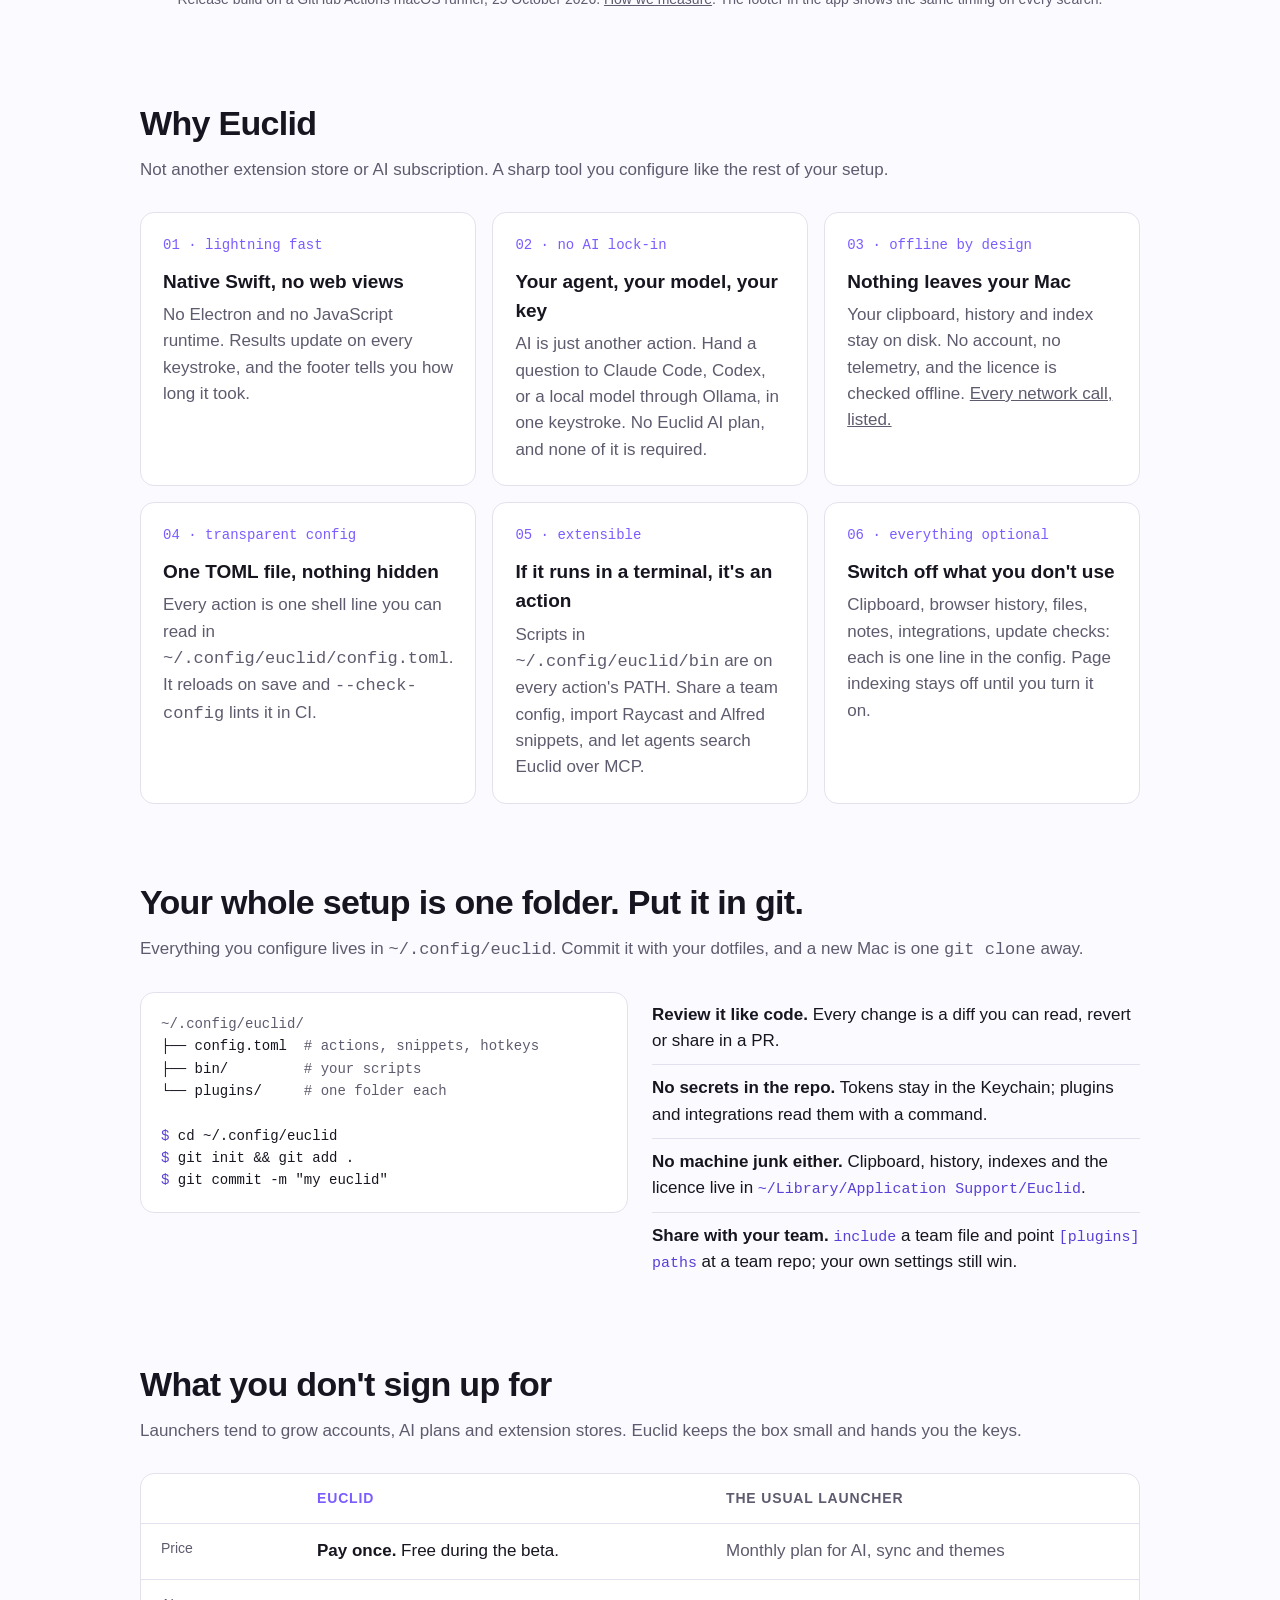
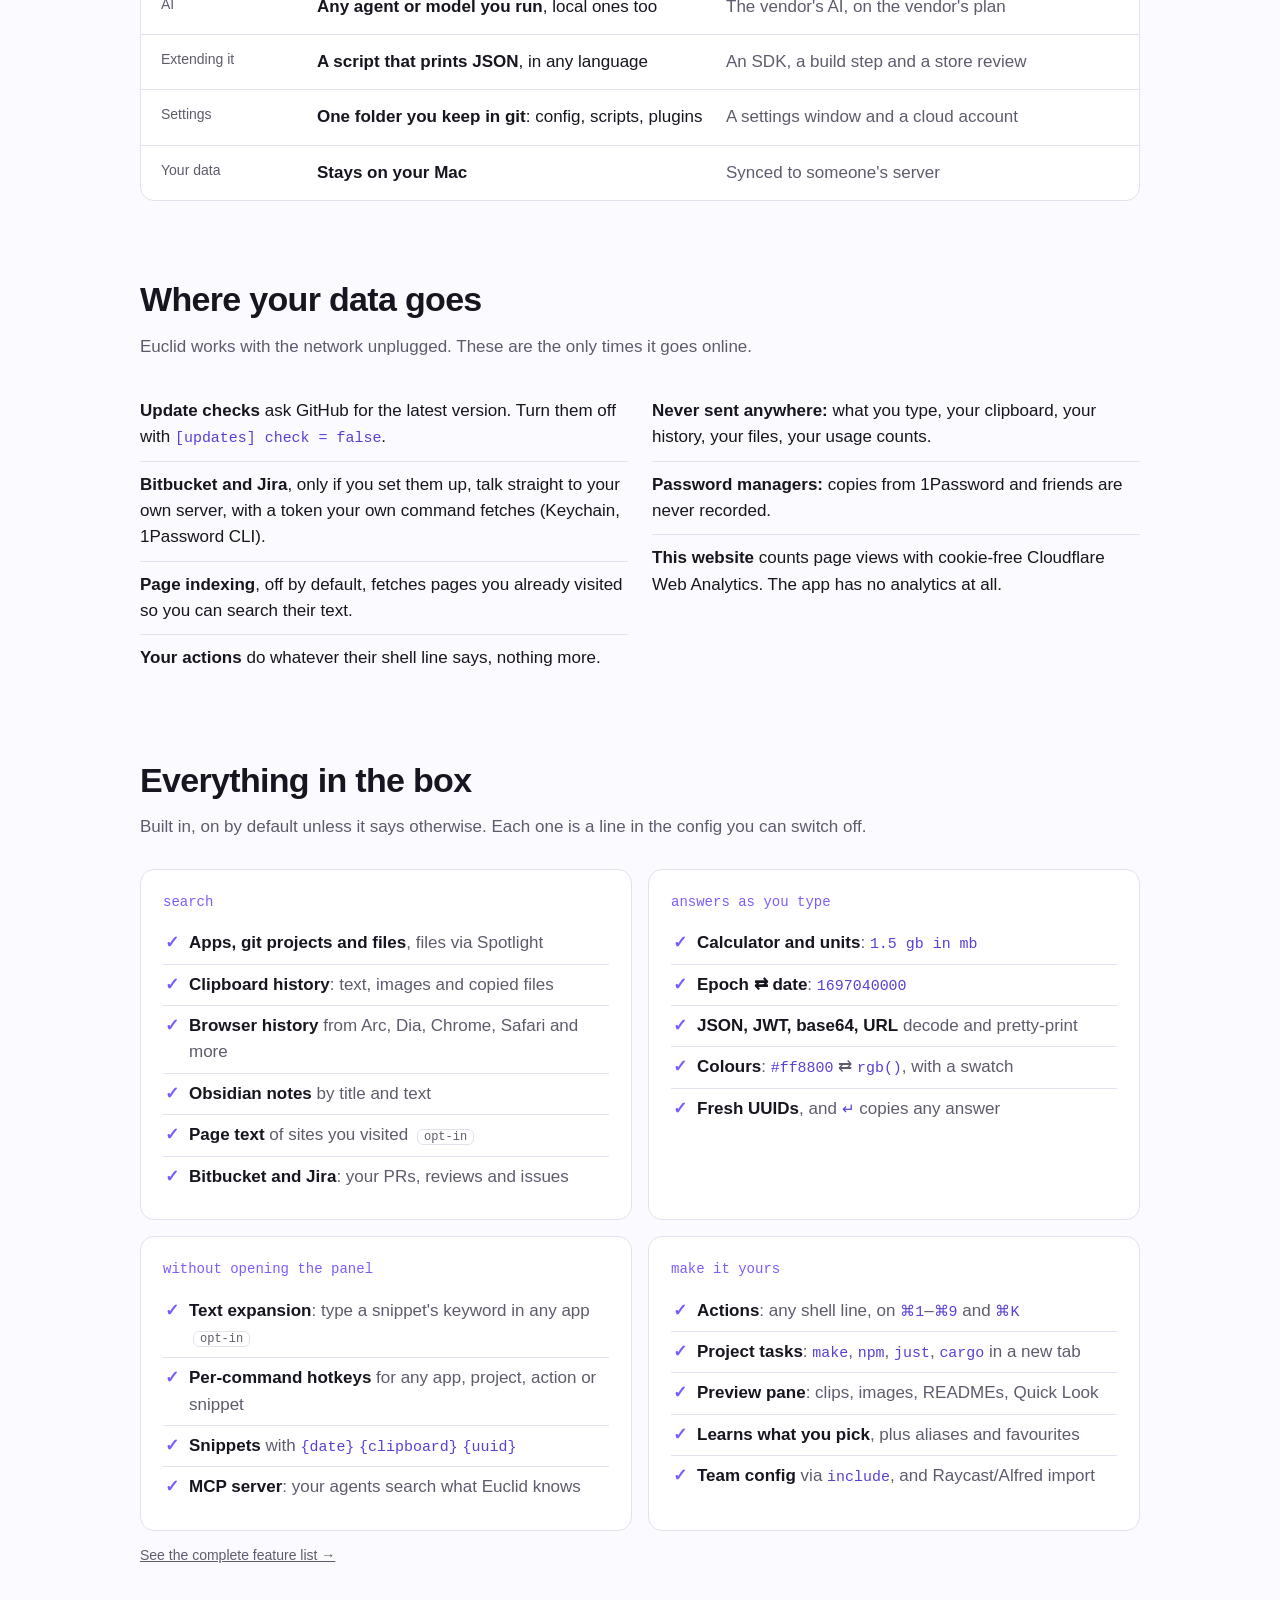
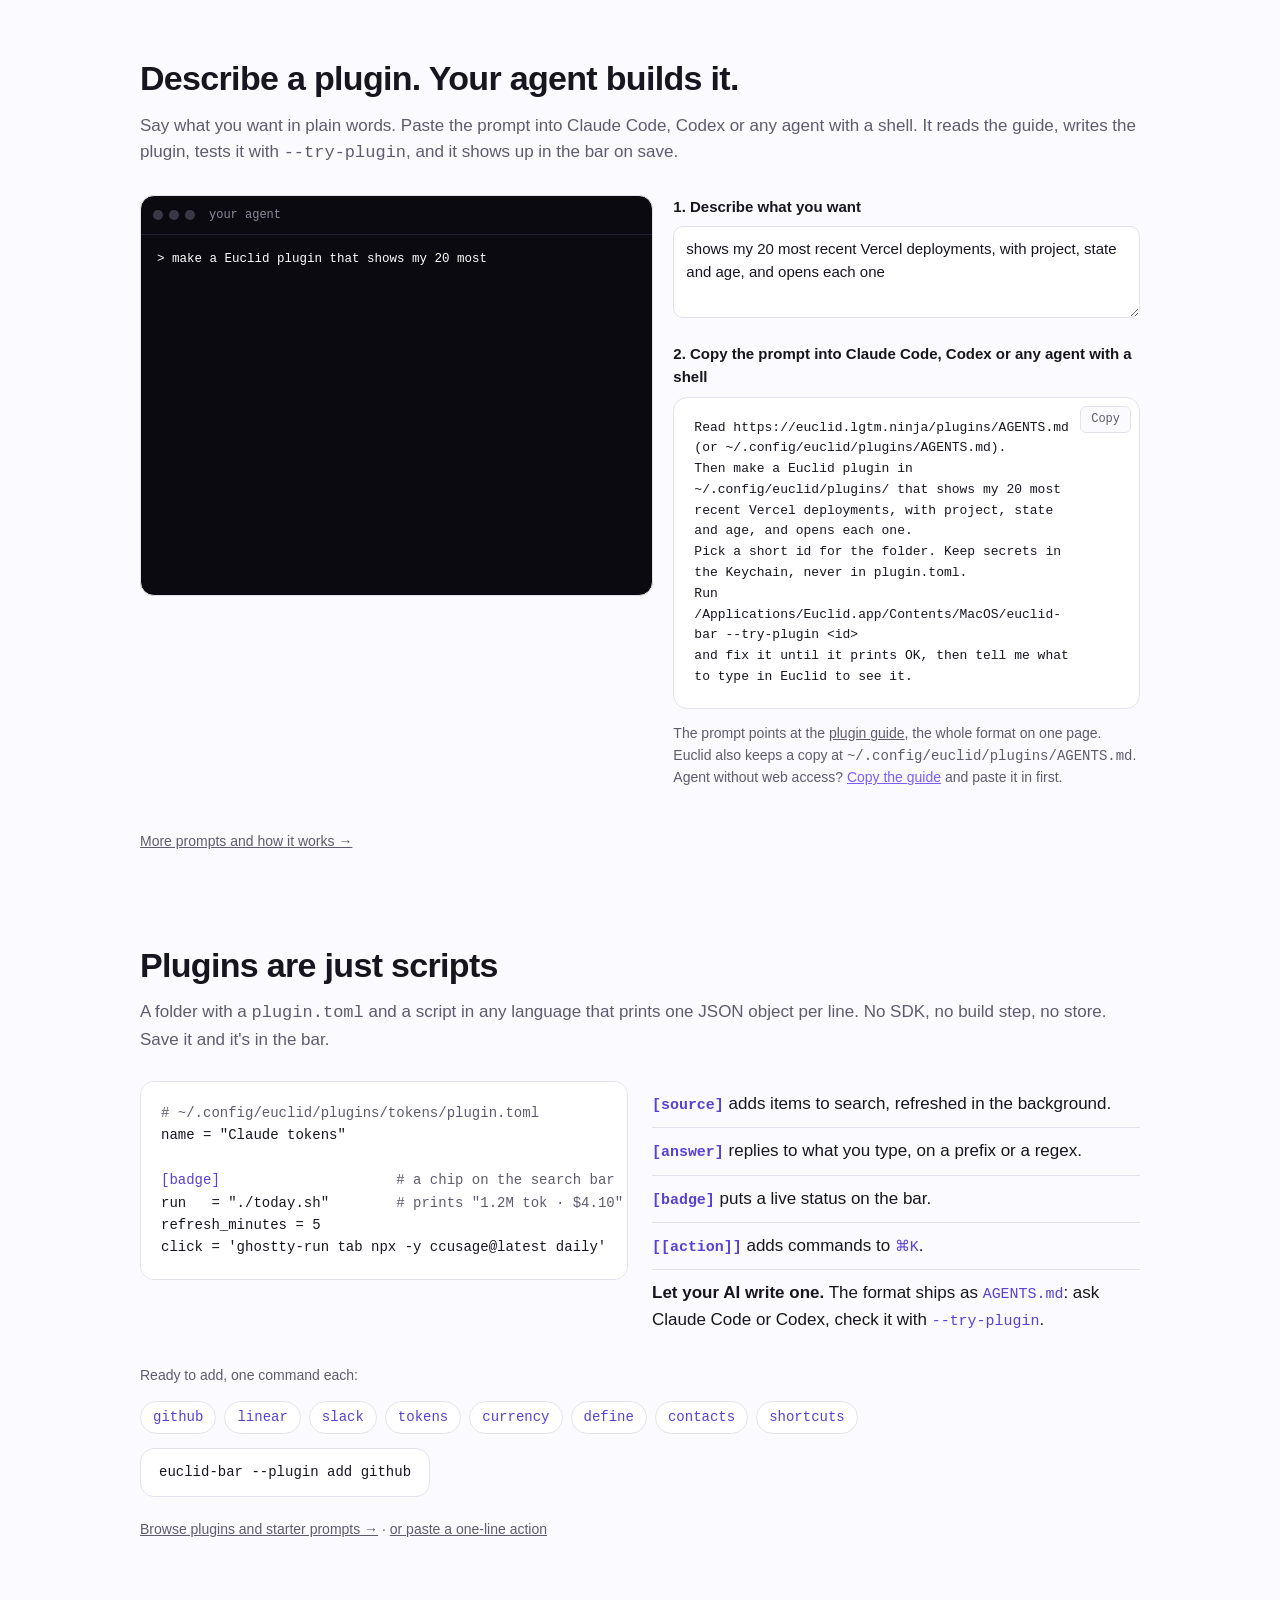
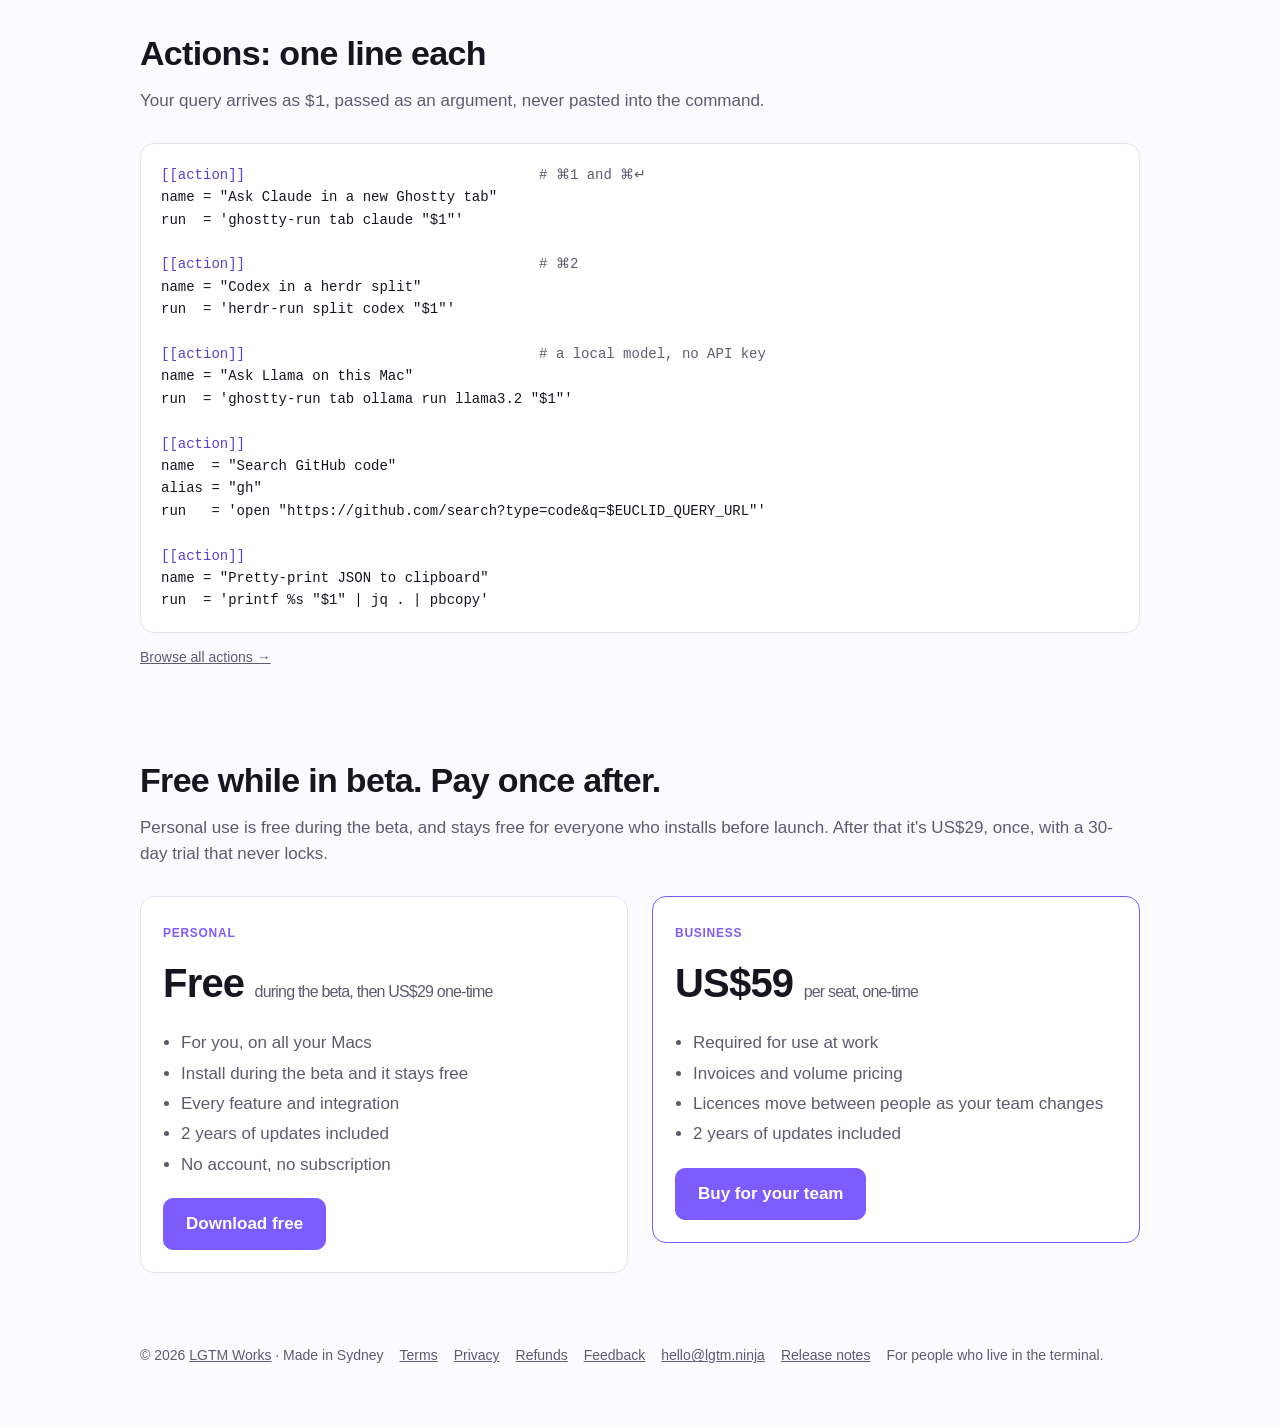
==== commit 43922f23: "Move domain from lgtmworks.com to lgtm.ninja Old lgtmworks.com URLs keep working via Cloudflare redi" ====
--- a/docs/index.html
+++ b/docs/index.html
@@ -7,9 +7,9 @@
 <meta name="description" content="A native macOS launcher for developers. Every action is a shell command in a TOML file. Searches 10,000 items in 1.4 ms, offline, with no AI lock-in. Private and local. Free for personal use during the beta.">
 <meta property="og:title" content="Euclid: the shortest path from thought to command">
 <meta property="og:description" content="A native macOS launcher where every action is a shell command. 10,000 items searched in 1.4 ms, offline, free during the beta.">
-<meta property="og:image" content="https://euclid.lgtmworks.com/poster.jpg">
-<meta property="og:url" content="https://euclid.lgtmworks.com/">
-<link rel="canonical" href="https://euclid.lgtmworks.com/">
+<meta property="og:image" content="https://euclid.lgtm.ninja/poster.jpg">
+<meta property="og:url" content="https://euclid.lgtm.ninja/">
+<link rel="canonical" href="https://euclid.lgtm.ninja/">
 <link rel="icon" href="icon.png">
 <link rel="stylesheet" href="style.css">
 </head>
@@ -19,7 +19,7 @@
   <nav>
     <img src="icon.png" alt="">
     <span>Euclid</span>
-    <a class="maker" href="https://lgtmworks.com/">by lgtm works</a>
+    <a class="maker" href="https://lgtm.ninja/">by lgtm works</a>
     <div class="links">
       <a href="#why">Why</a>
       <a href="#features">Features</a>
@@ -320,12 +320,12 @@
   </section>
 
   <footer>
-    <span>© 2026 <a href="https://lgtmworks.com/">LGTM Works</a> · Made in Sydney</span>
+    <span>© 2026 <a href="https://lgtm.ninja/">LGTM Works</a> · Made in Sydney</span>
     <a href="terms/">Terms</a>
     <a href="privacy/">Privacy</a>
     <a href="refunds/">Refunds</a>
     <a href="feedback/">Feedback</a>
-    <a href="mailto:hello@lgtmworks.com">hello@lgtmworks.com</a>
+    <a href="mailto:hello@lgtm.ninja">hello@lgtm.ninja</a>
     <a href="https://github.com/stellalie/euclid-bar-releases/releases">Release notes</a>
     <span>For people who live in the terminal.</span>
   </footer>
@@ -343,7 +343,7 @@
   for (const b of document.querySelectorAll("[data-price]")) {
     b.addEventListener("click", (e) => {
       e.preventDefault();
-      if (!PADDLE_TOKEN || !window.Paddle) { location.href = "mailto:hello@lgtmworks.com?subject=Buying%20Euclid"; return; }
+      if (!PADDLE_TOKEN || !window.Paddle) { location.href = "mailto:hello@lgtm.ninja?subject=Buying%20Euclid"; return; }
       Paddle.Checkout.open({ items: [PRICES[b.dataset.price]] });
     });
   }
@@ -363,7 +363,7 @@
   const copyBtn = out.querySelector('.copy');
   function prompt() {
     const w = want.value.trim().replace(/\.$/, '') || 'does what I describe';
-    return `Read https://euclid.lgtmworks.com/plugins/AGENTS.md (or ~/.config/euclid/plugins/AGENTS.md).
+    return `Read https://euclid.lgtm.ninja/plugins/AGENTS.md (or ~/.config/euclid/plugins/AGENTS.md).
 Then make a Euclid plugin in ~/.config/euclid/plugins/ that ${w}.
 Pick a short id for the folder. Keep secrets in the Keychain, never in plugin.toml.
 Run /Applications/Euclid.app/Contents/MacOS/euclid-bar --try-plugin <id>
@@ -380,7 +380,7 @@
   const screen = document.getElementById('agentScreen');
   const script = [
     ['you', '> make a Euclid plugin that shows my 20 most recent Vercel deployments'],
-    ['dim', '  Reading euclid.lgtmworks.com/plugins/AGENTS.md'],
+    ['dim', '  Reading euclid.lgtm.ninja/plugins/AGENTS.md'],
     ['ok',  '  ✓ Wrote ~/.config/euclid/plugins/vercel/plugin.toml'],
     ['code','      [source]  run = "./items.sh"  refresh_minutes = 5'],
     ['ok',  '  ✓ Wrote items.sh  (vercel ls --json | jq → one row per deploy)'],
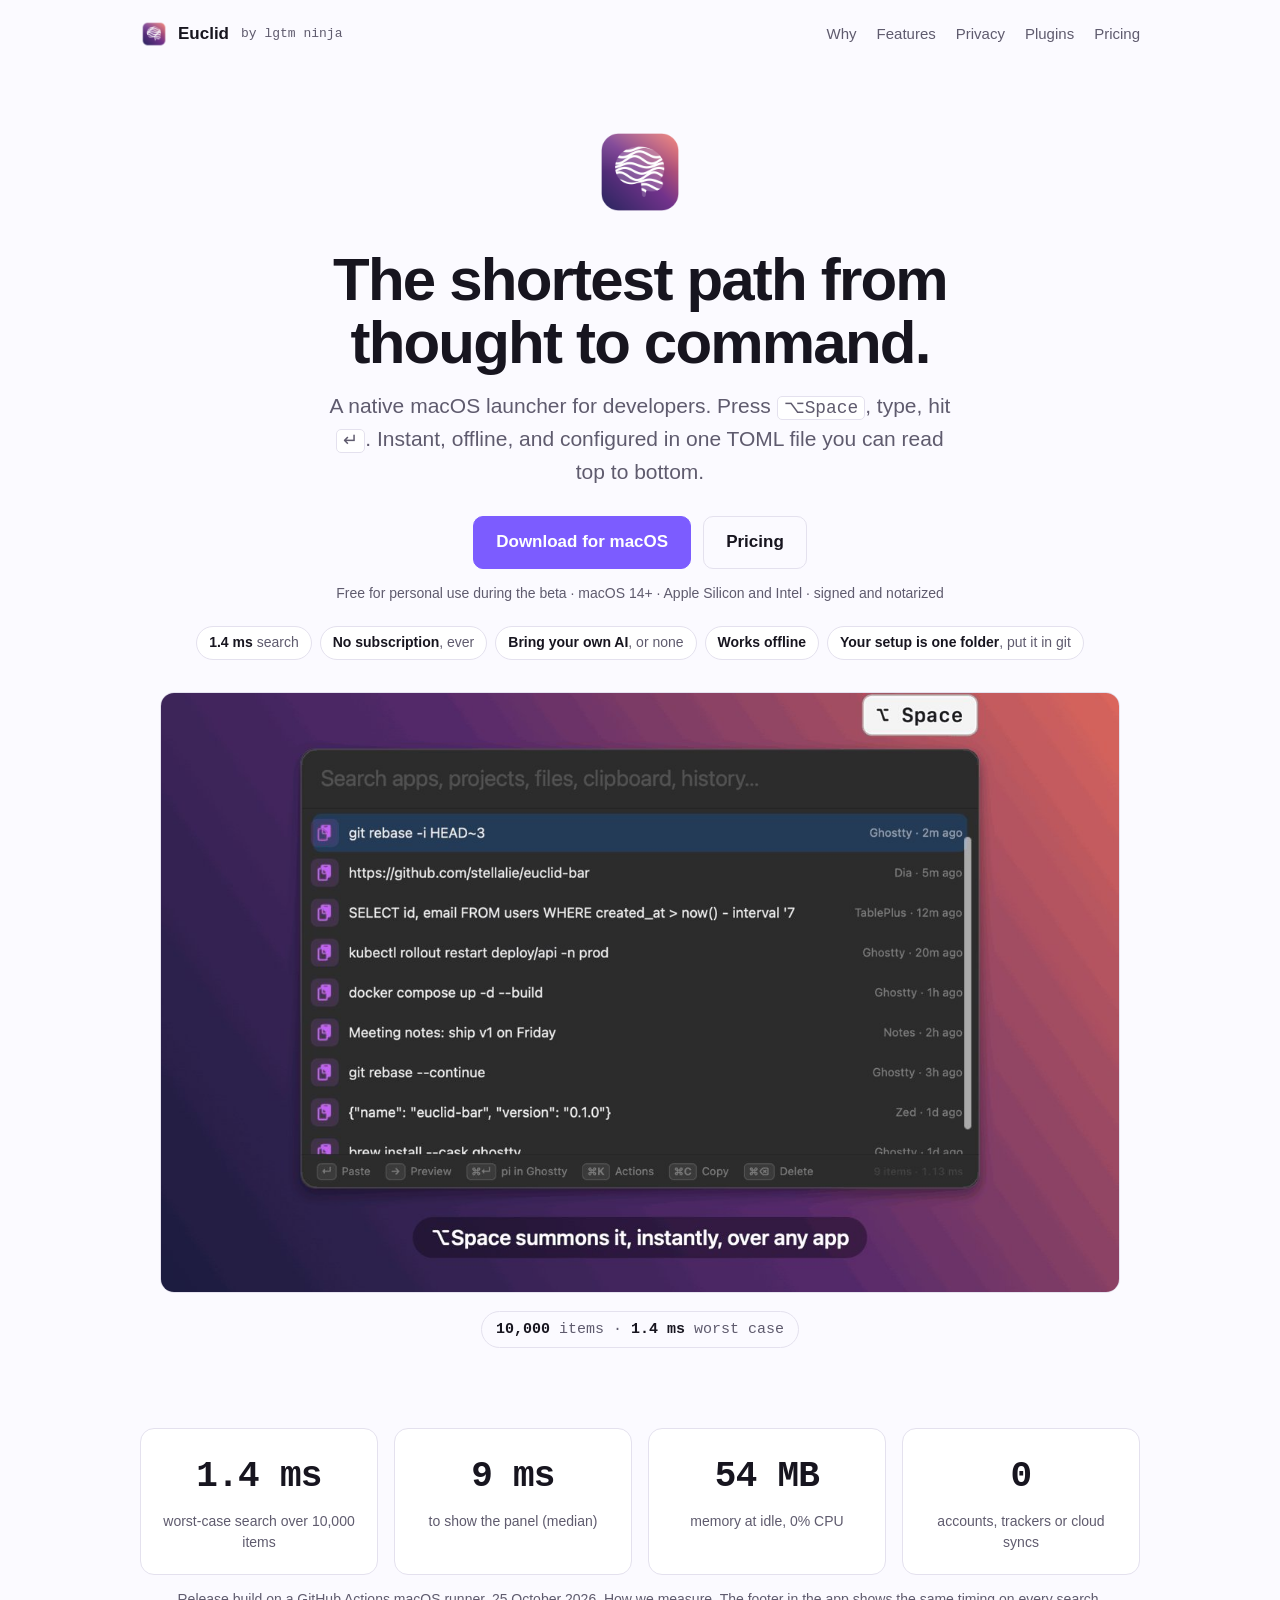
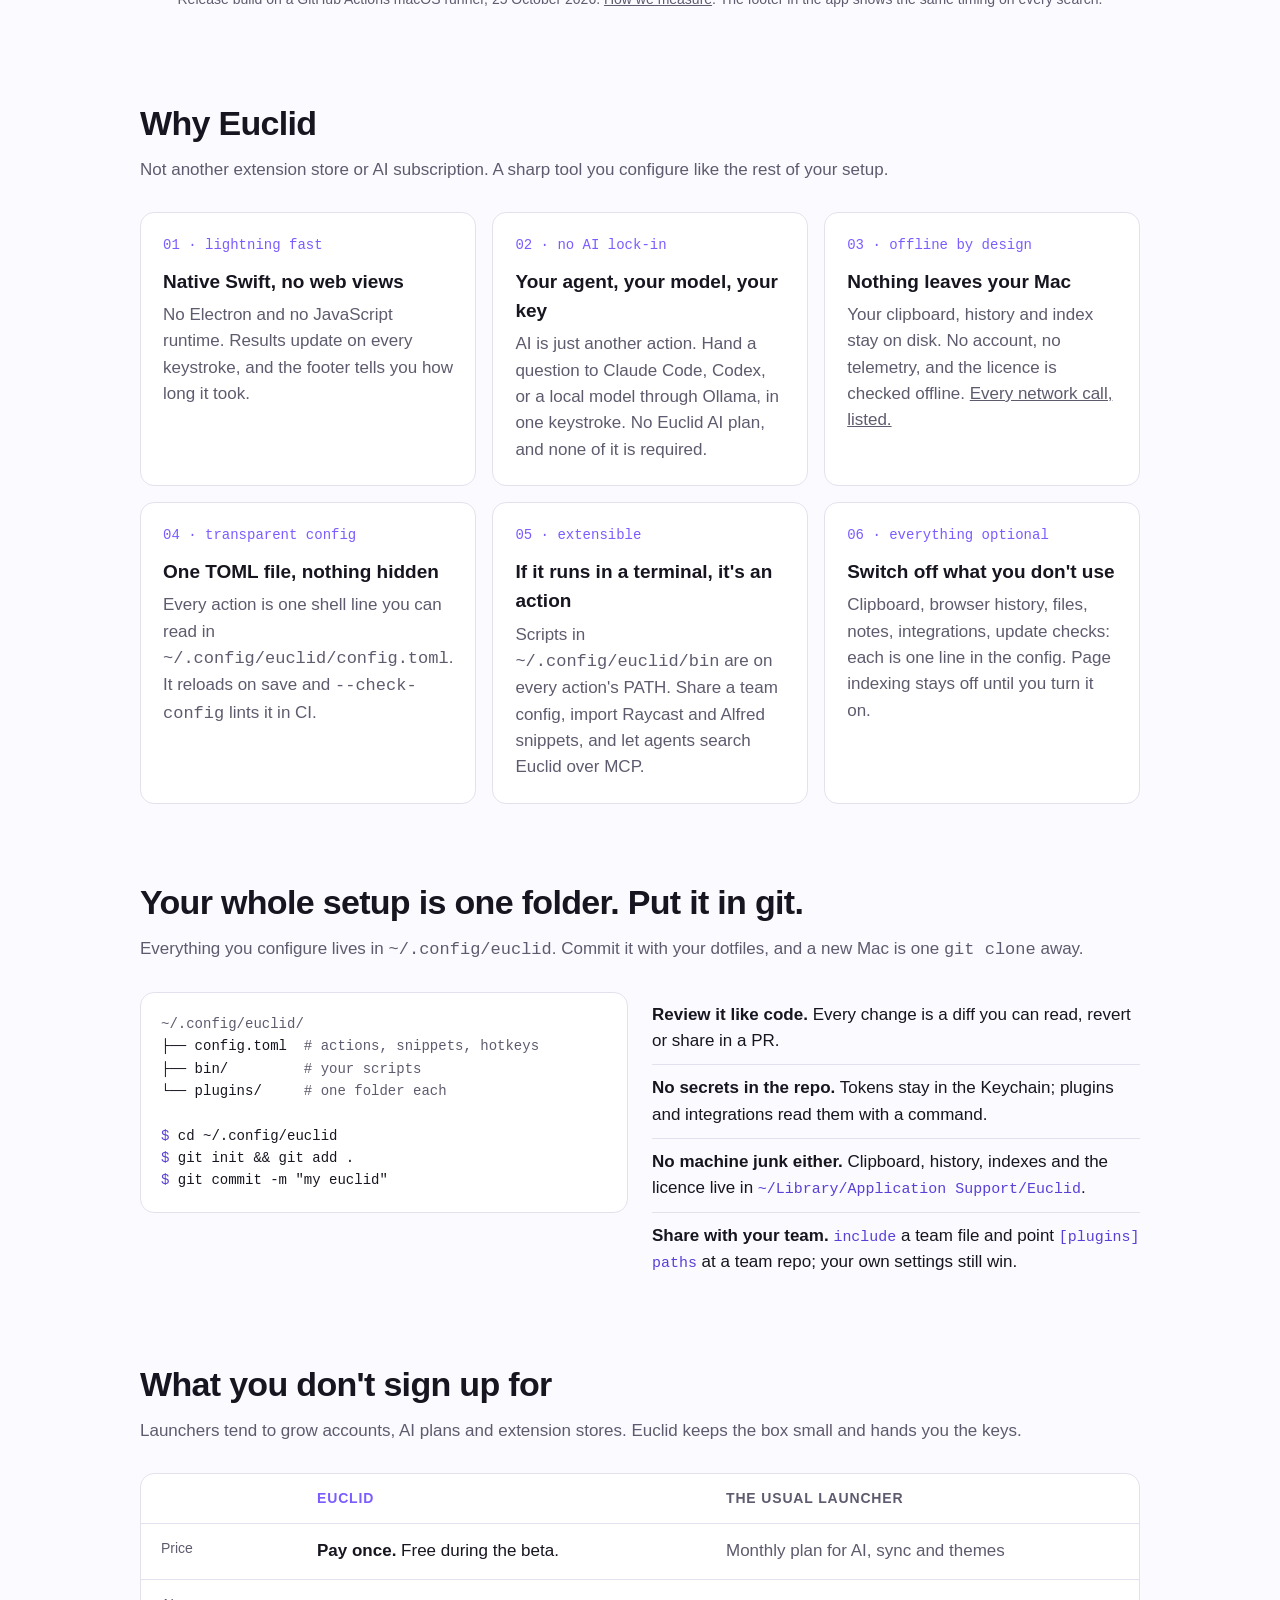
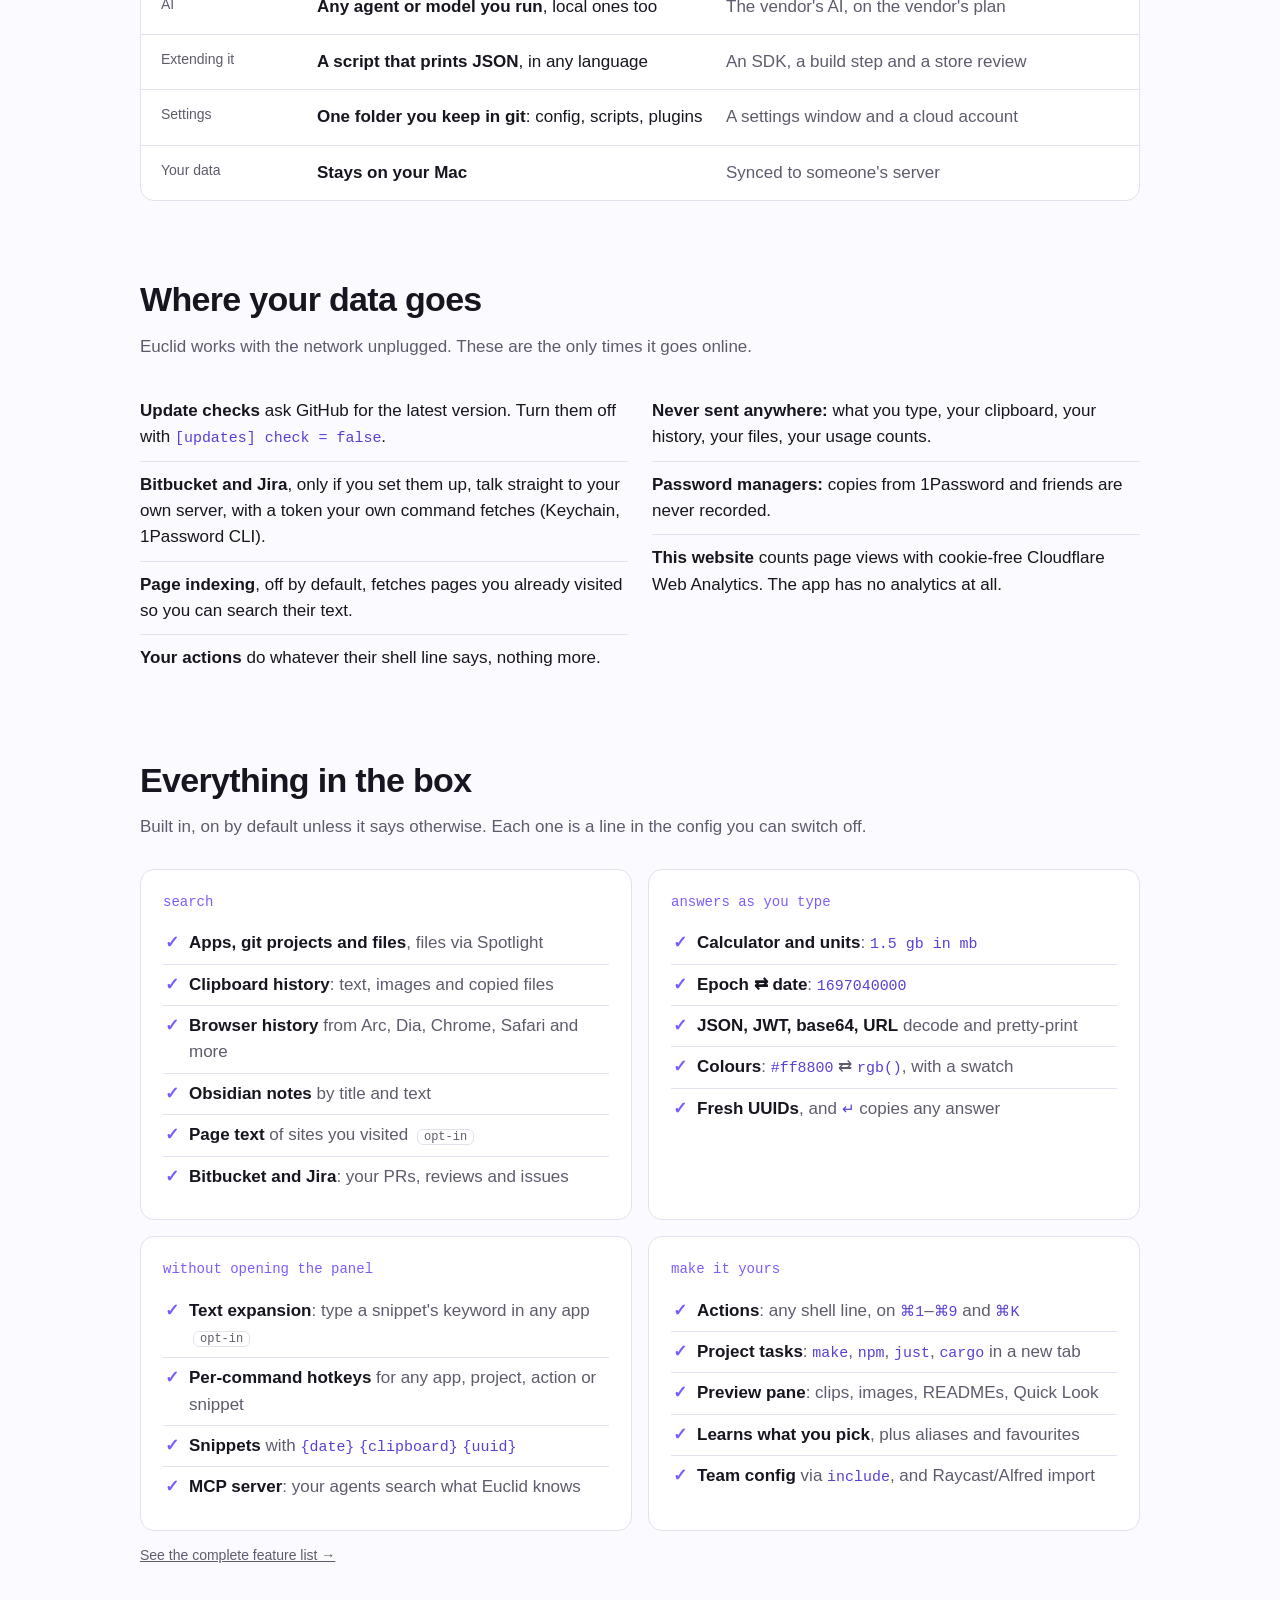
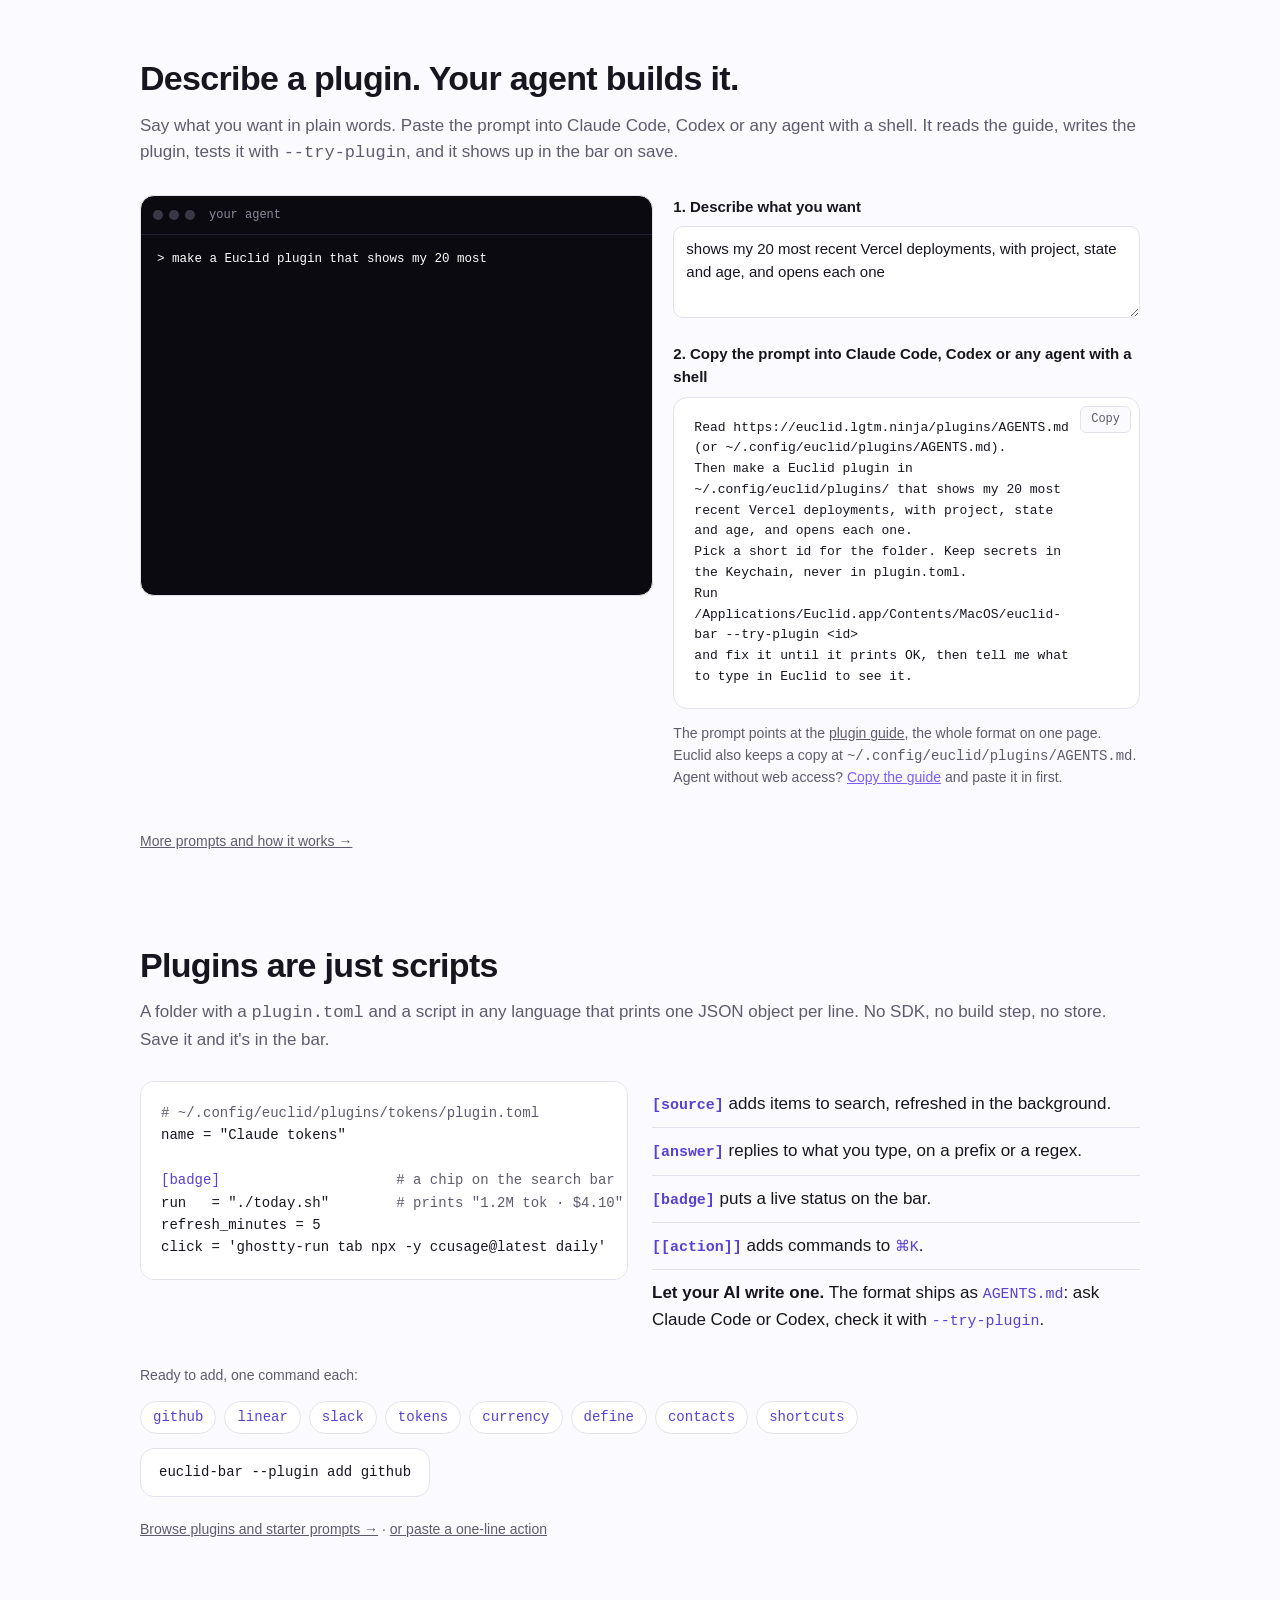
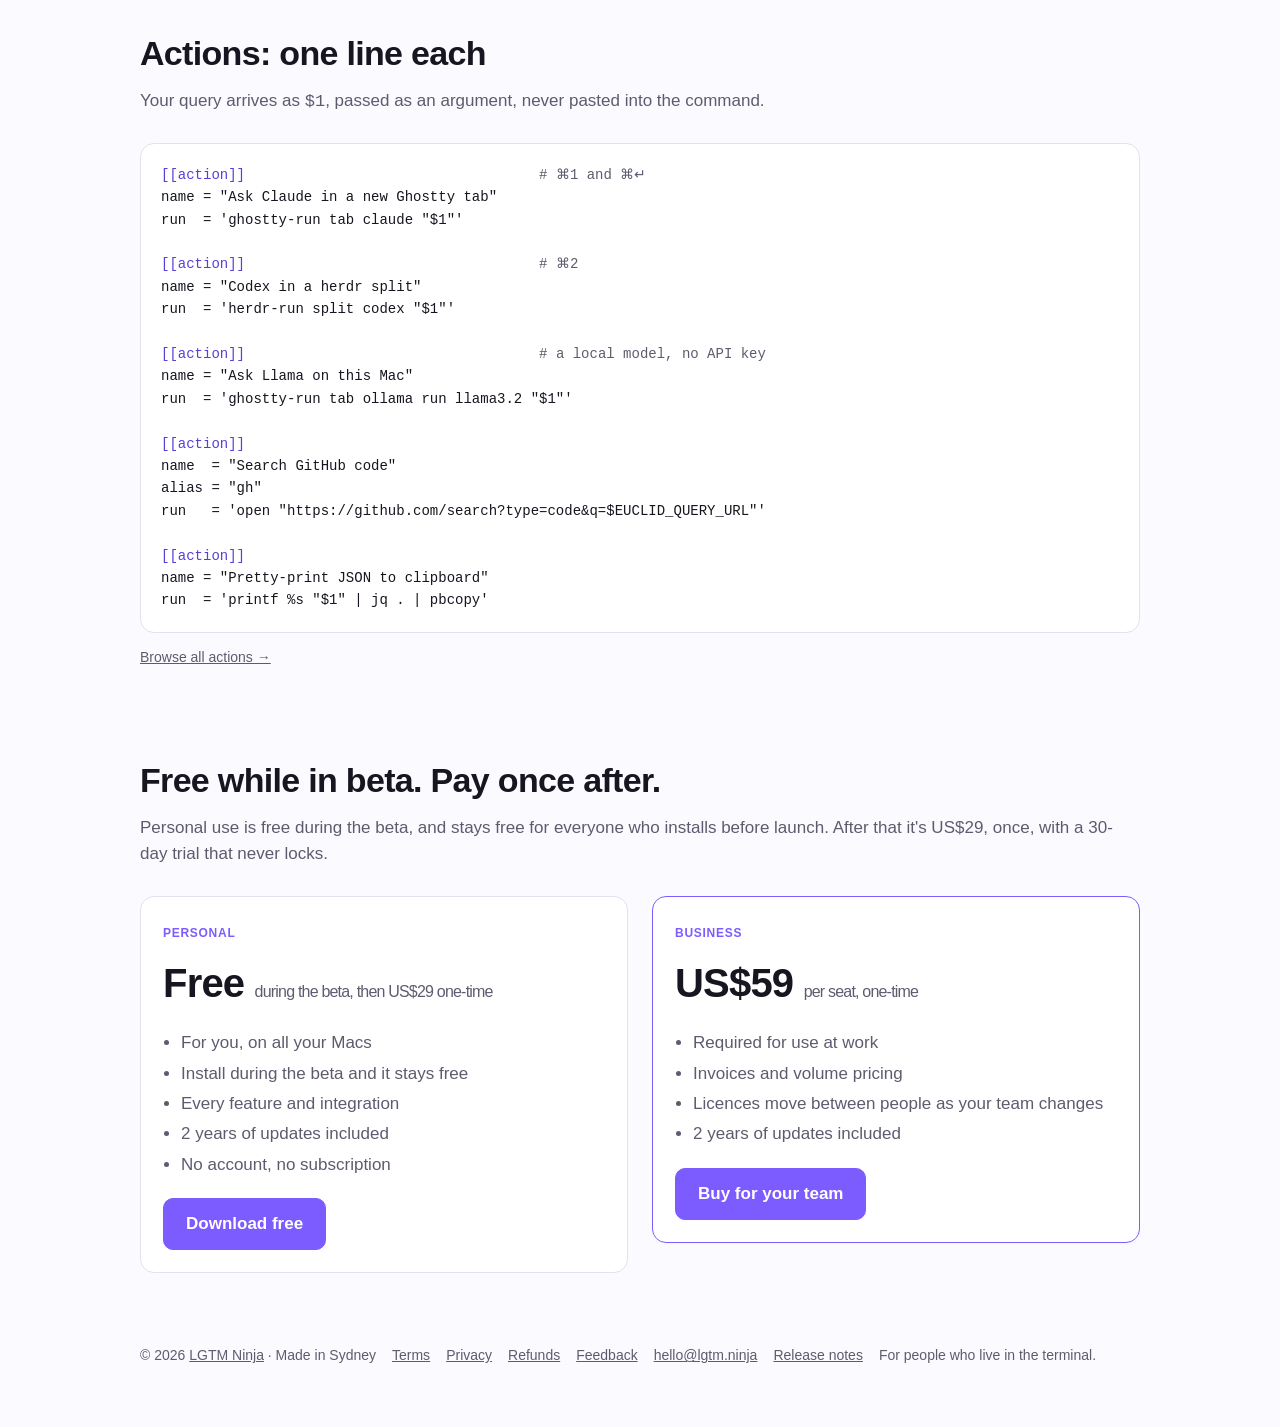
==== commit 0bb5821b: "Rename company to LGTM Ninja Co-Authored-By: Claude Opus 5.5 (1M context) <noreply@anthropic.com> Cl" ====
--- a/docs/index.html
+++ b/docs/index.html
@@ -19,7 +19,7 @@
   <nav>
     <img src="icon.png" alt="">
     <span>Euclid</span>
-    <a class="maker" href="https://lgtm.ninja/">by lgtm works</a>
+    <a class="maker" href="https://lgtm.ninja/">by lgtm ninja</a>
     <div class="links">
       <a href="#why">Why</a>
       <a href="#features">Features</a>
@@ -320,7 +320,7 @@
   </section>
 
   <footer>
-    <span>© 2026 <a href="https://lgtm.ninja/">LGTM Works</a> · Made in Sydney</span>
+    <span>© 2026 <a href="https://lgtm.ninja/">LGTM Ninja</a> · Made in Sydney</span>
     <a href="terms/">Terms</a>
     <a href="privacy/">Privacy</a>
     <a href="refunds/">Refunds</a>
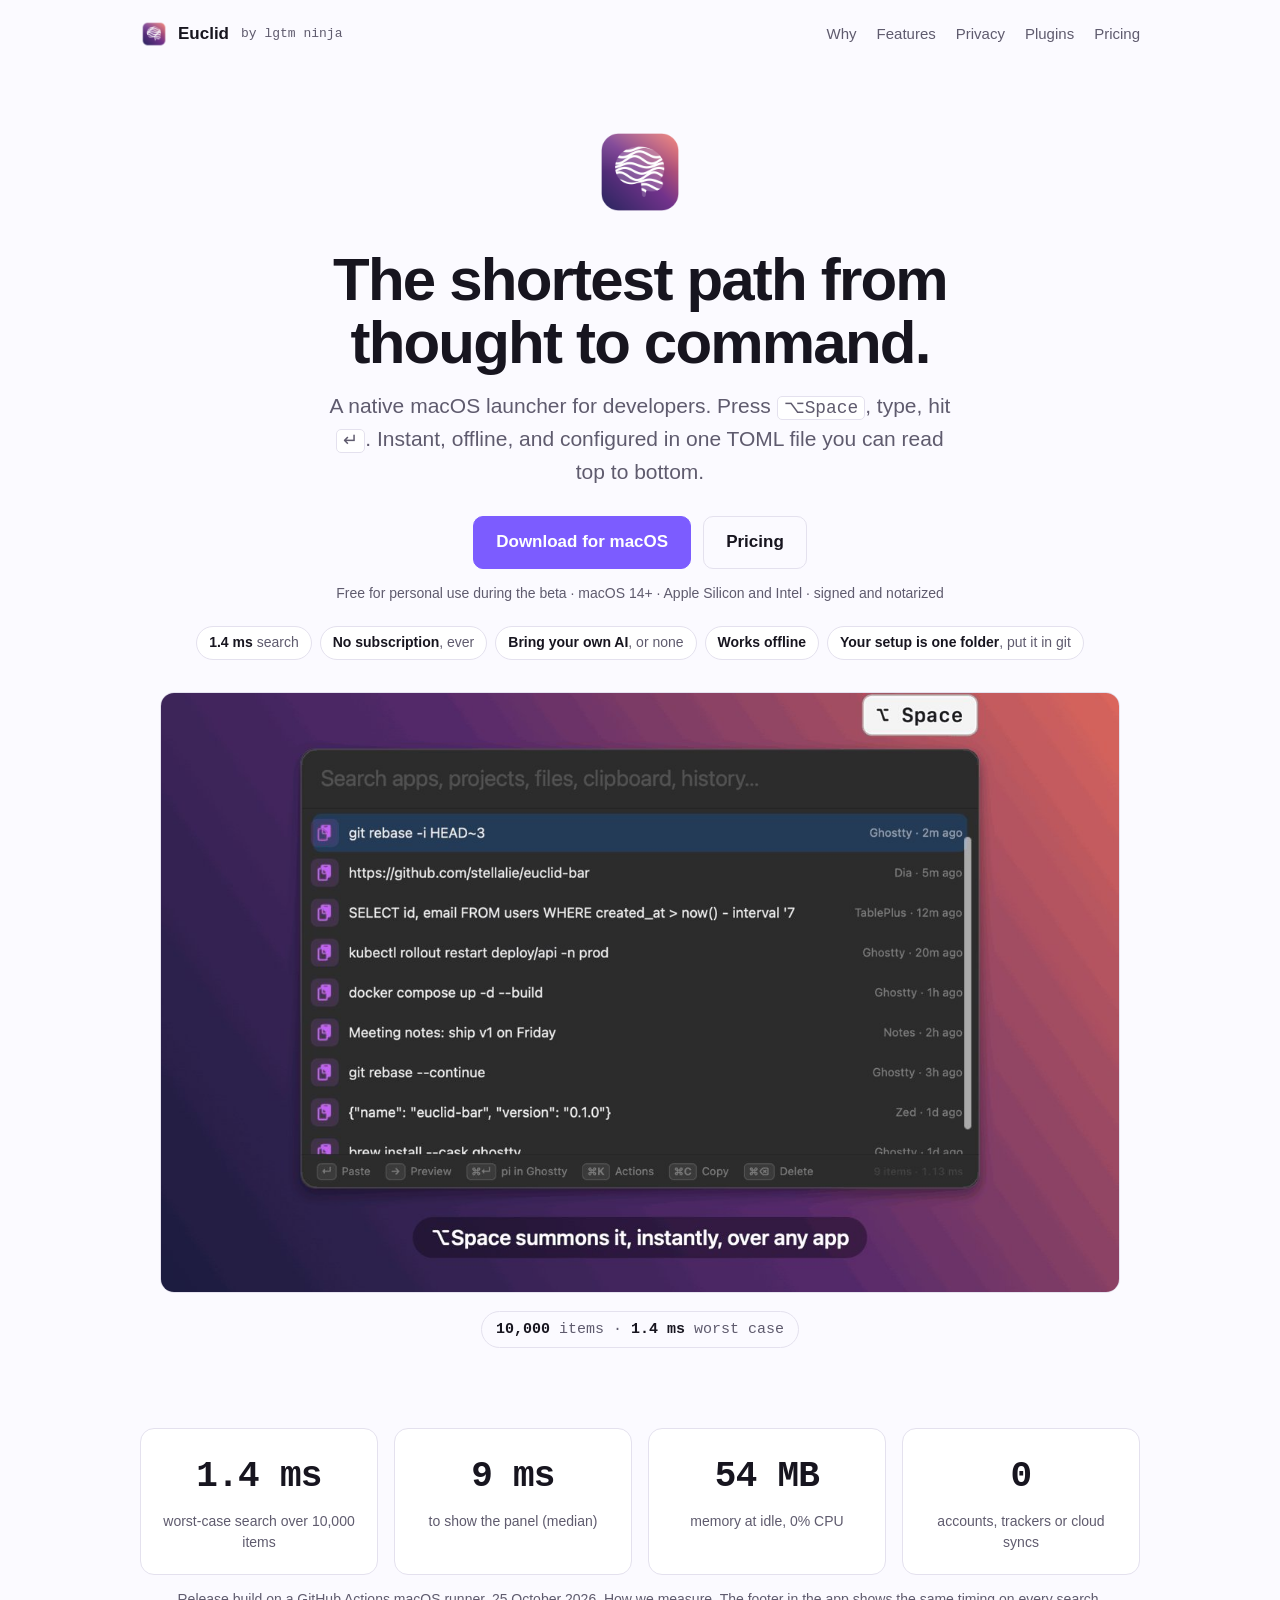
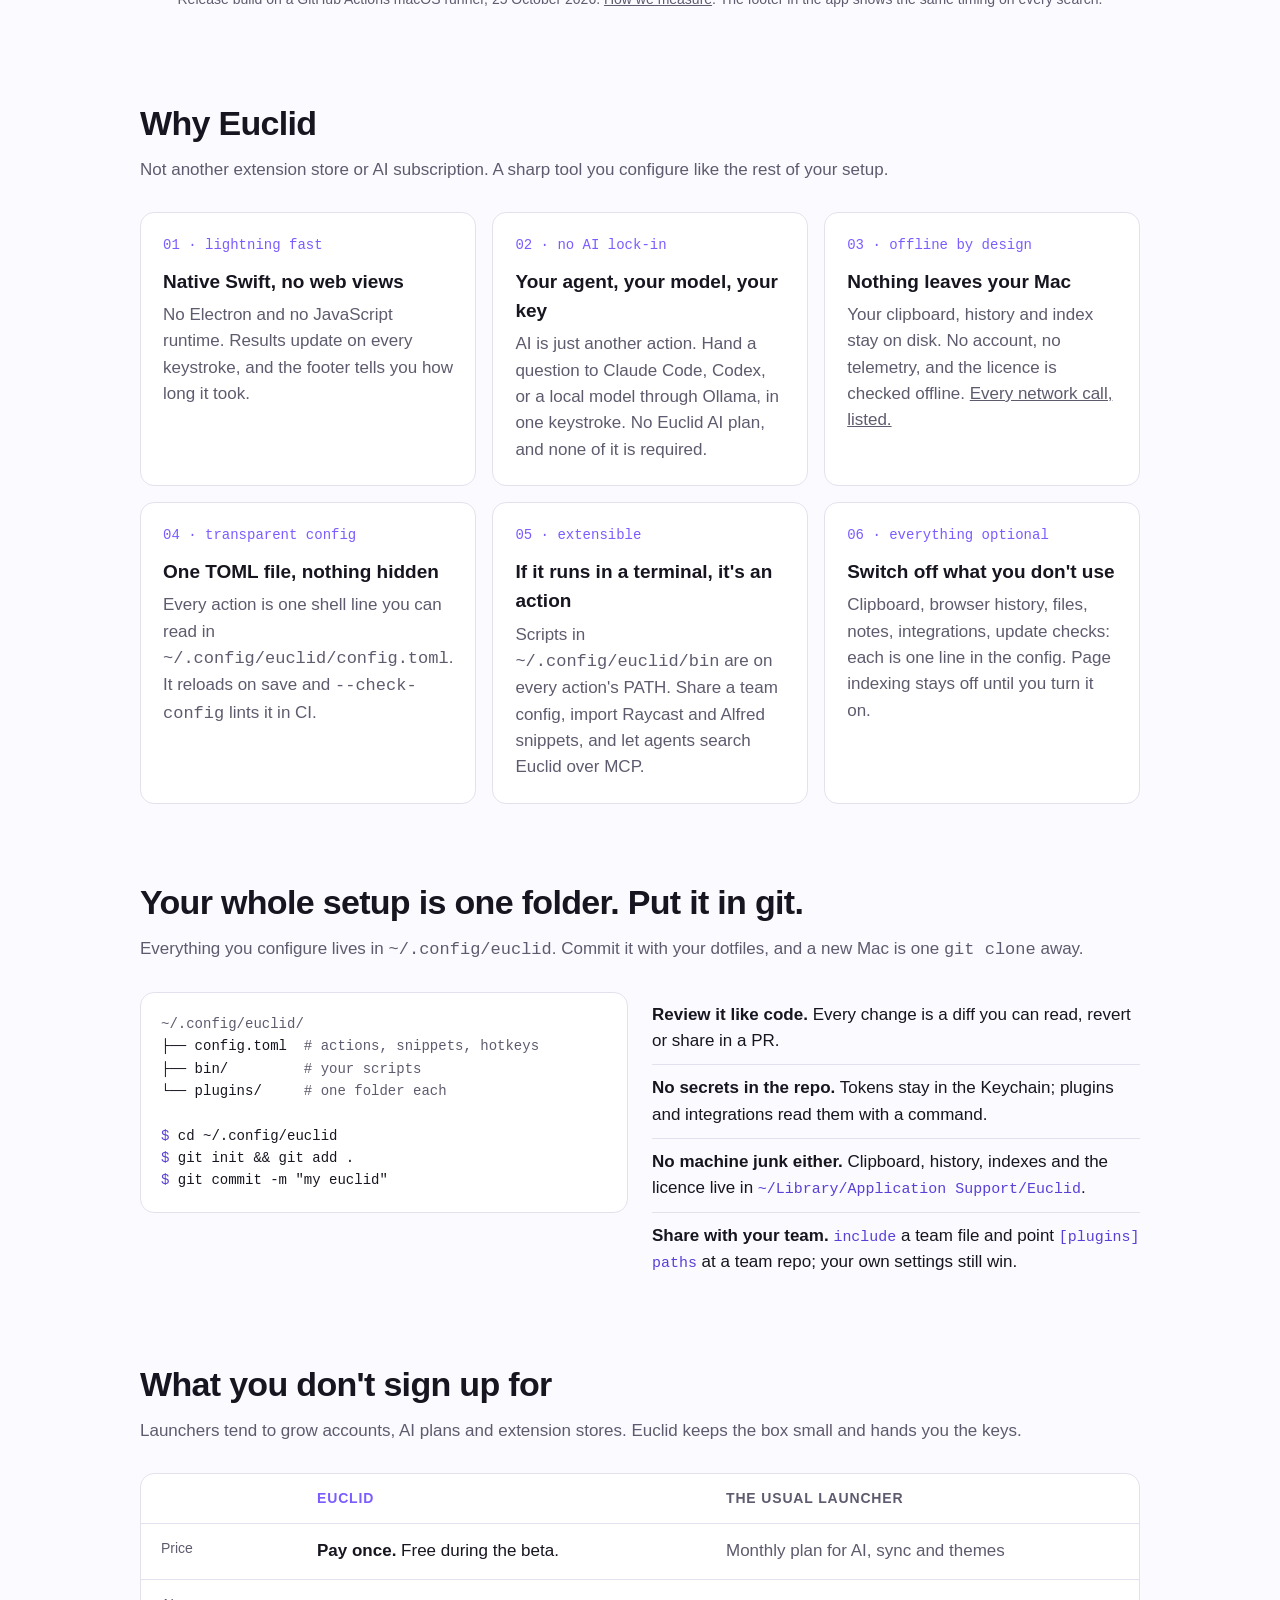
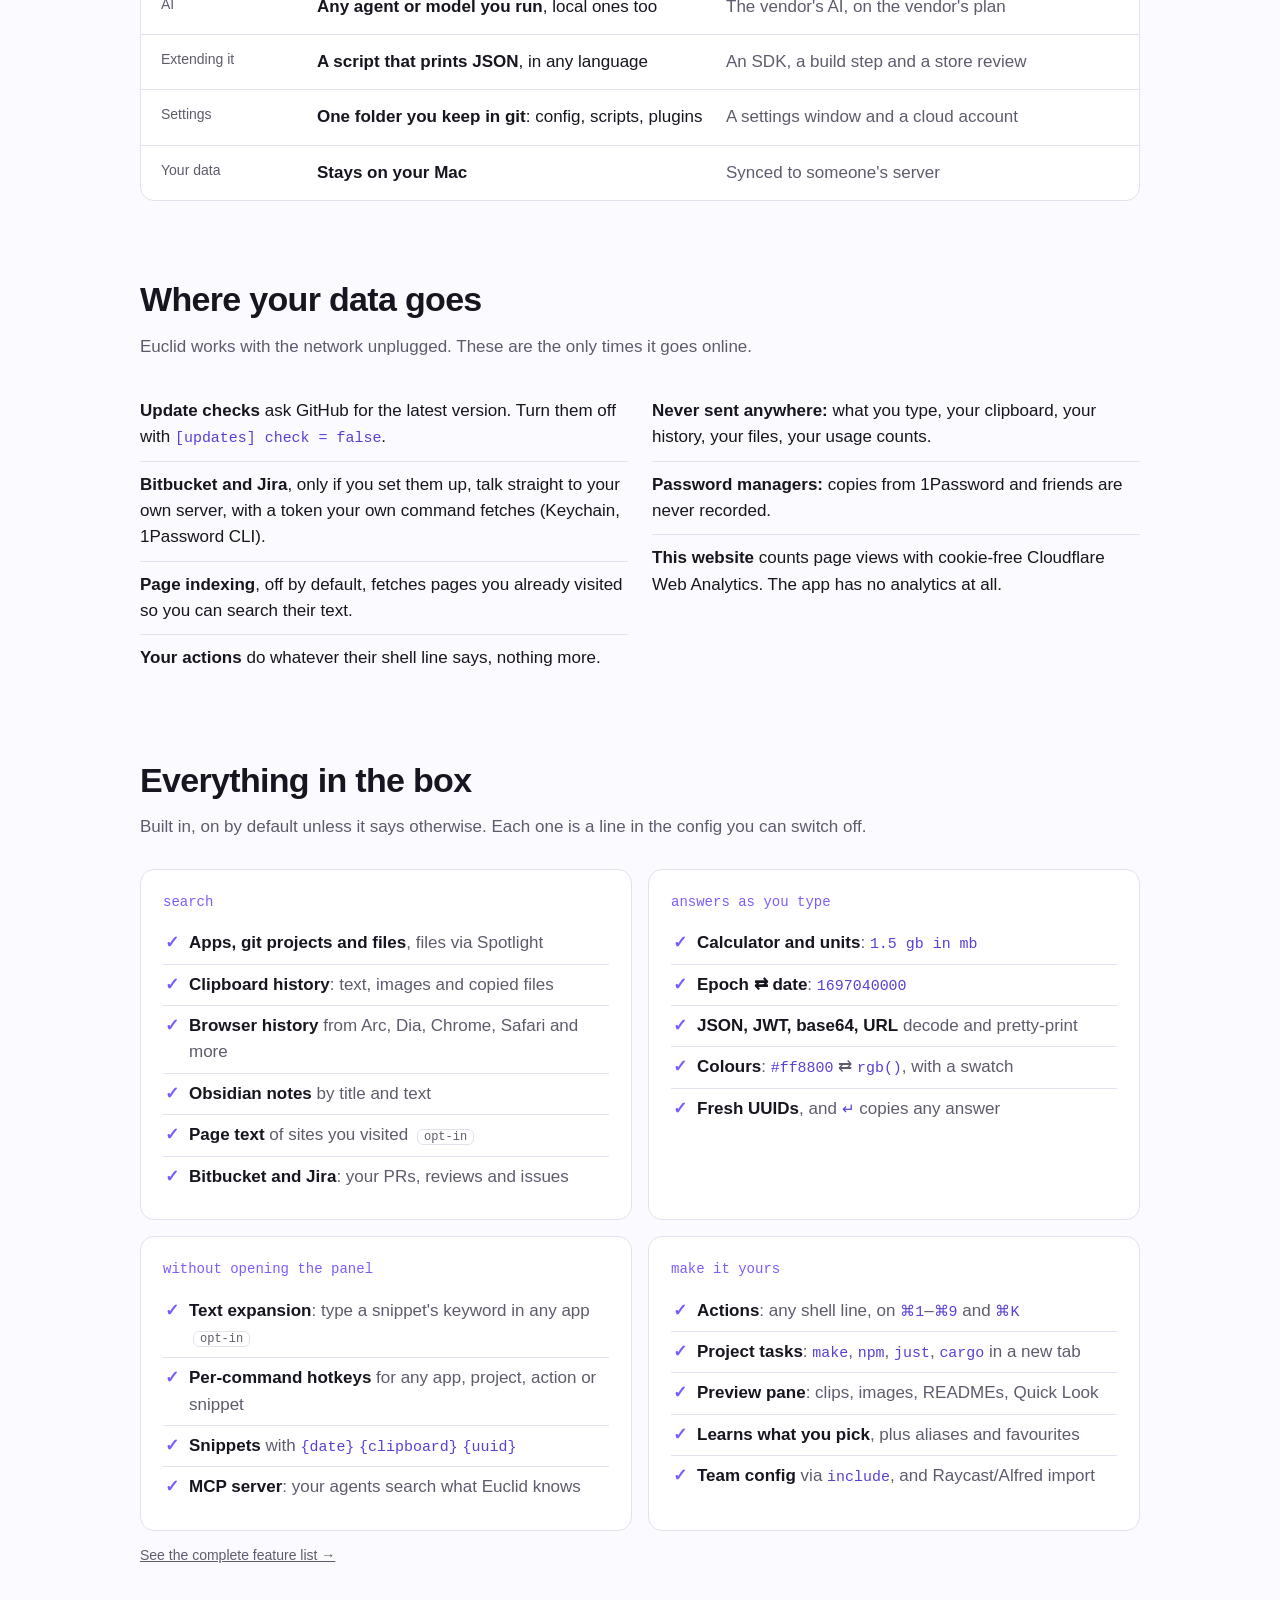
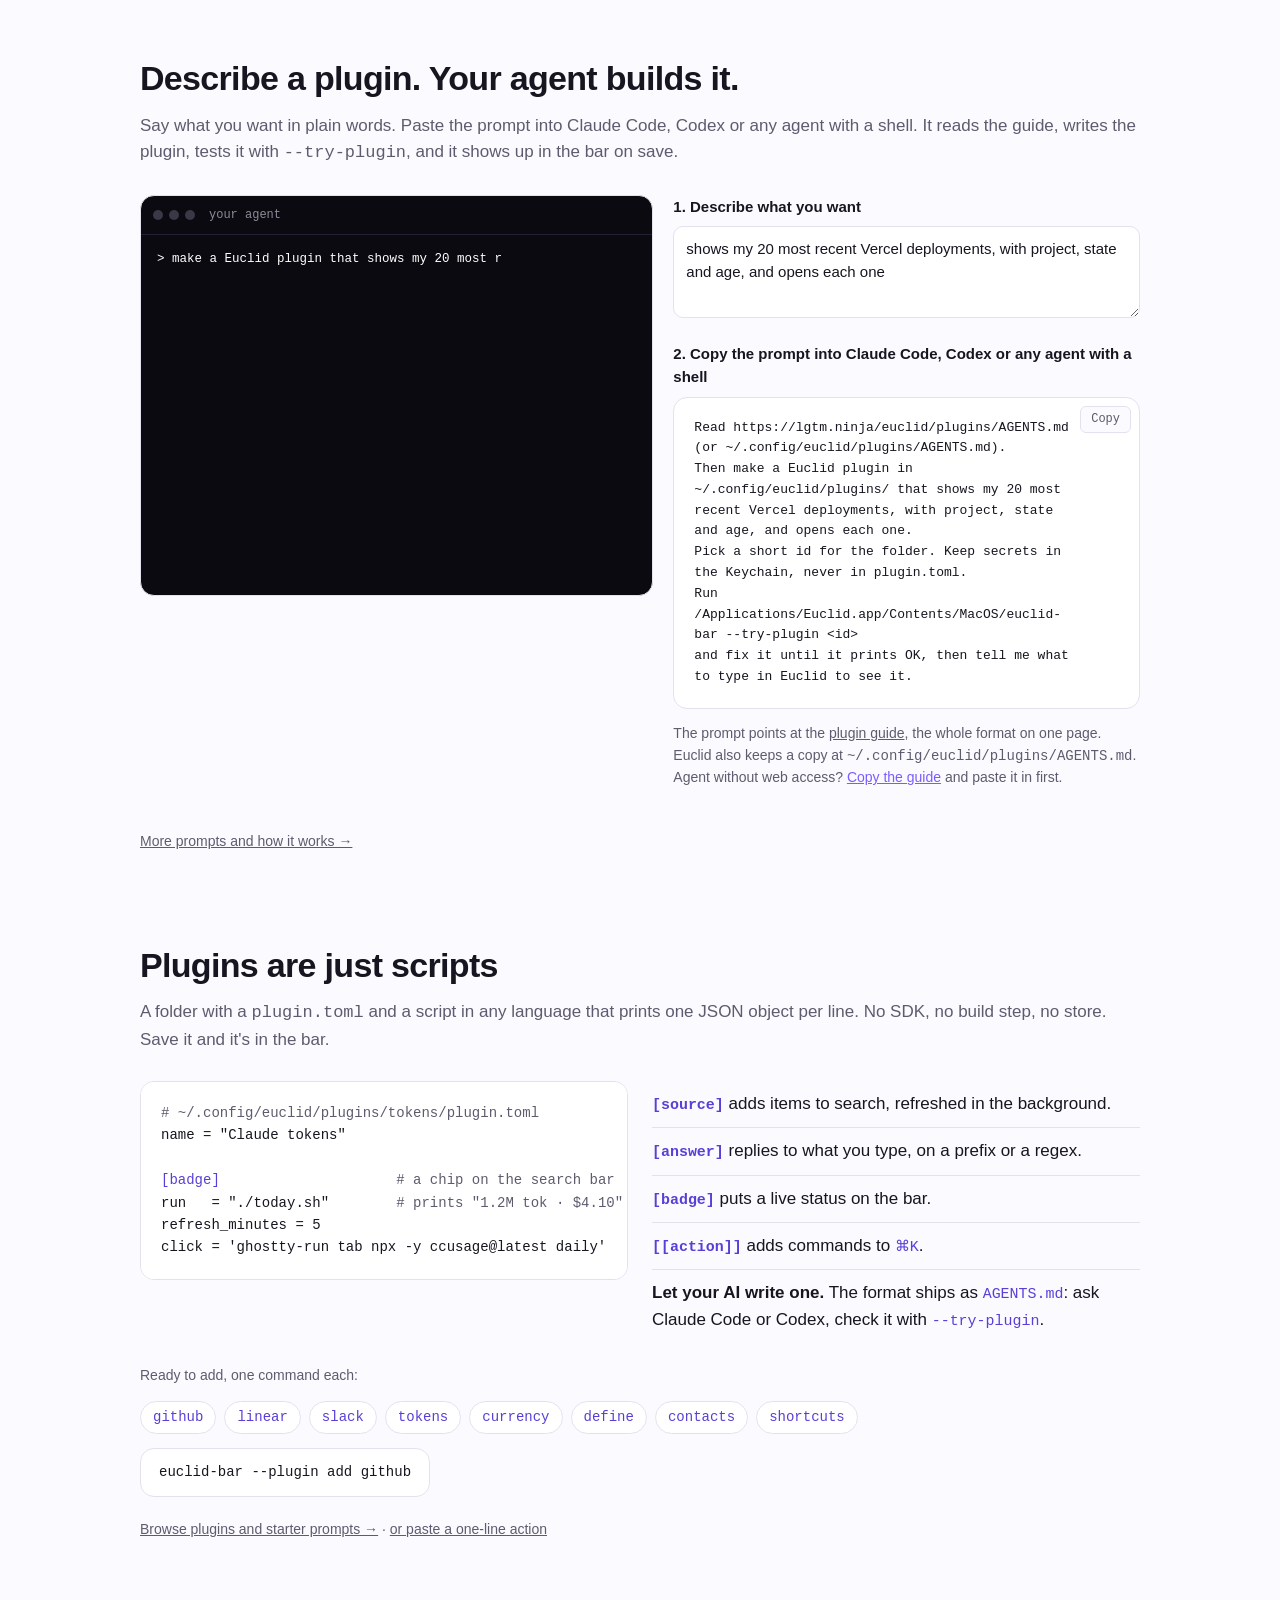
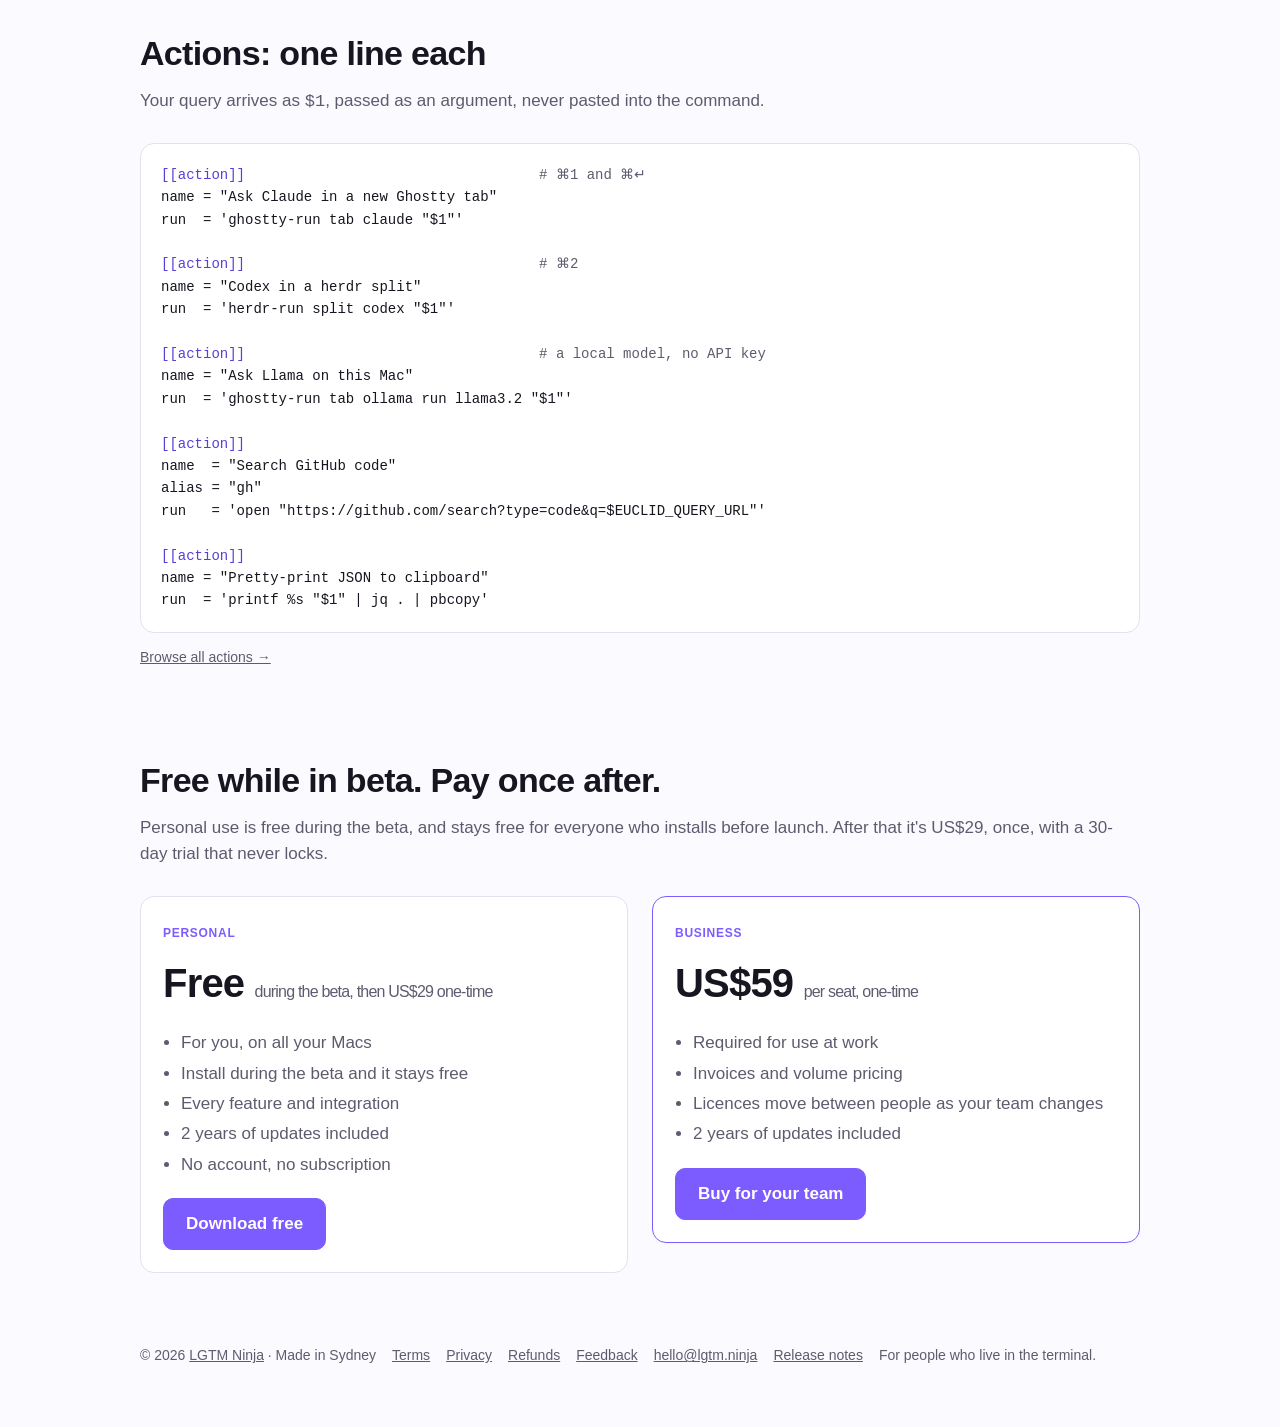
==== commit 03a6797e: "Move the website to lgtm.ninja/euclid/ (lgtmworks repo) This repo now only hosts releases and the up" ====
--- a/docs/index.html
+++ b/docs/index.html
@@ -7,9 +7,9 @@
 <meta name="description" content="A native macOS launcher for developers. Every action is a shell command in a TOML file. Searches 10,000 items in 1.4 ms, offline, with no AI lock-in. Private and local. Free for personal use during the beta.">
 <meta property="og:title" content="Euclid: the shortest path from thought to command">
 <meta property="og:description" content="A native macOS launcher where every action is a shell command. 10,000 items searched in 1.4 ms, offline, free during the beta.">
-<meta property="og:image" content="https://euclid.lgtm.ninja/poster.jpg">
-<meta property="og:url" content="https://euclid.lgtm.ninja/">
-<link rel="canonical" href="https://euclid.lgtm.ninja/">
+<meta property="og:image" content="https://lgtm.ninja/euclid/poster.jpg">
+<meta property="og:url" content="https://lgtm.ninja/euclid/">
+<link rel="canonical" href="https://lgtm.ninja/euclid/">
 <link rel="icon" href="icon.png">
 <link rel="stylesheet" href="style.css">
 </head>
@@ -363,7 +363,7 @@
   const copyBtn = out.querySelector('.copy');
   function prompt() {
     const w = want.value.trim().replace(/\.$/, '') || 'does what I describe';
-    return `Read https://euclid.lgtm.ninja/plugins/AGENTS.md (or ~/.config/euclid/plugins/AGENTS.md).
+    return `Read https://lgtm.ninja/euclid/plugins/AGENTS.md (or ~/.config/euclid/plugins/AGENTS.md).
 Then make a Euclid plugin in ~/.config/euclid/plugins/ that ${w}.
 Pick a short id for the folder. Keep secrets in the Keychain, never in plugin.toml.
 Run /Applications/Euclid.app/Contents/MacOS/euclid-bar --try-plugin <id>
@@ -380,7 +380,7 @@
   const screen = document.getElementById('agentScreen');
   const script = [
     ['you', '> make a Euclid plugin that shows my 20 most recent Vercel deployments'],
-    ['dim', '  Reading euclid.lgtm.ninja/plugins/AGENTS.md'],
+    ['dim', '  Reading lgtm.ninja/euclid/plugins/AGENTS.md'],
     ['ok',  '  ✓ Wrote ~/.config/euclid/plugins/vercel/plugin.toml'],
     ['code','      [source]  run = "./items.sh"  refresh_minutes = 5'],
     ['ok',  '  ✓ Wrote items.sh  (vercel ls --json | jq → one row per deploy)'],
